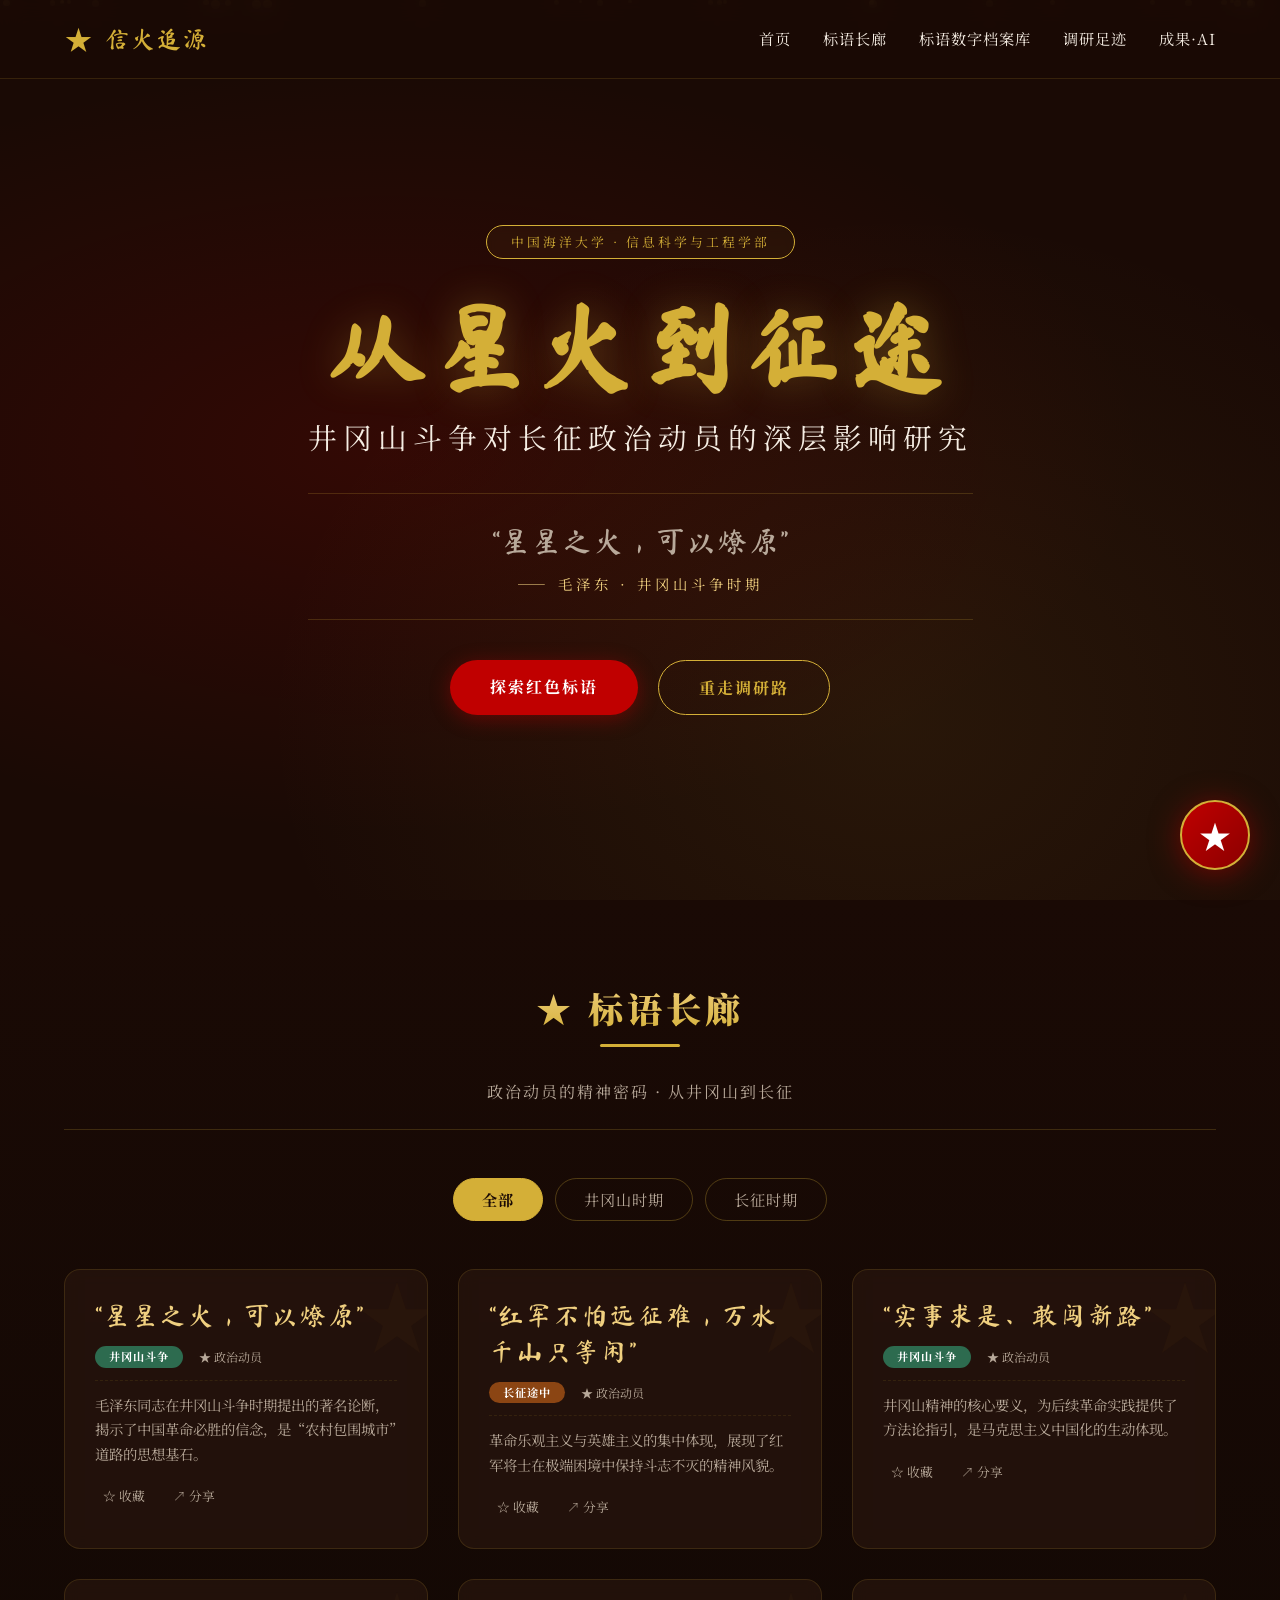
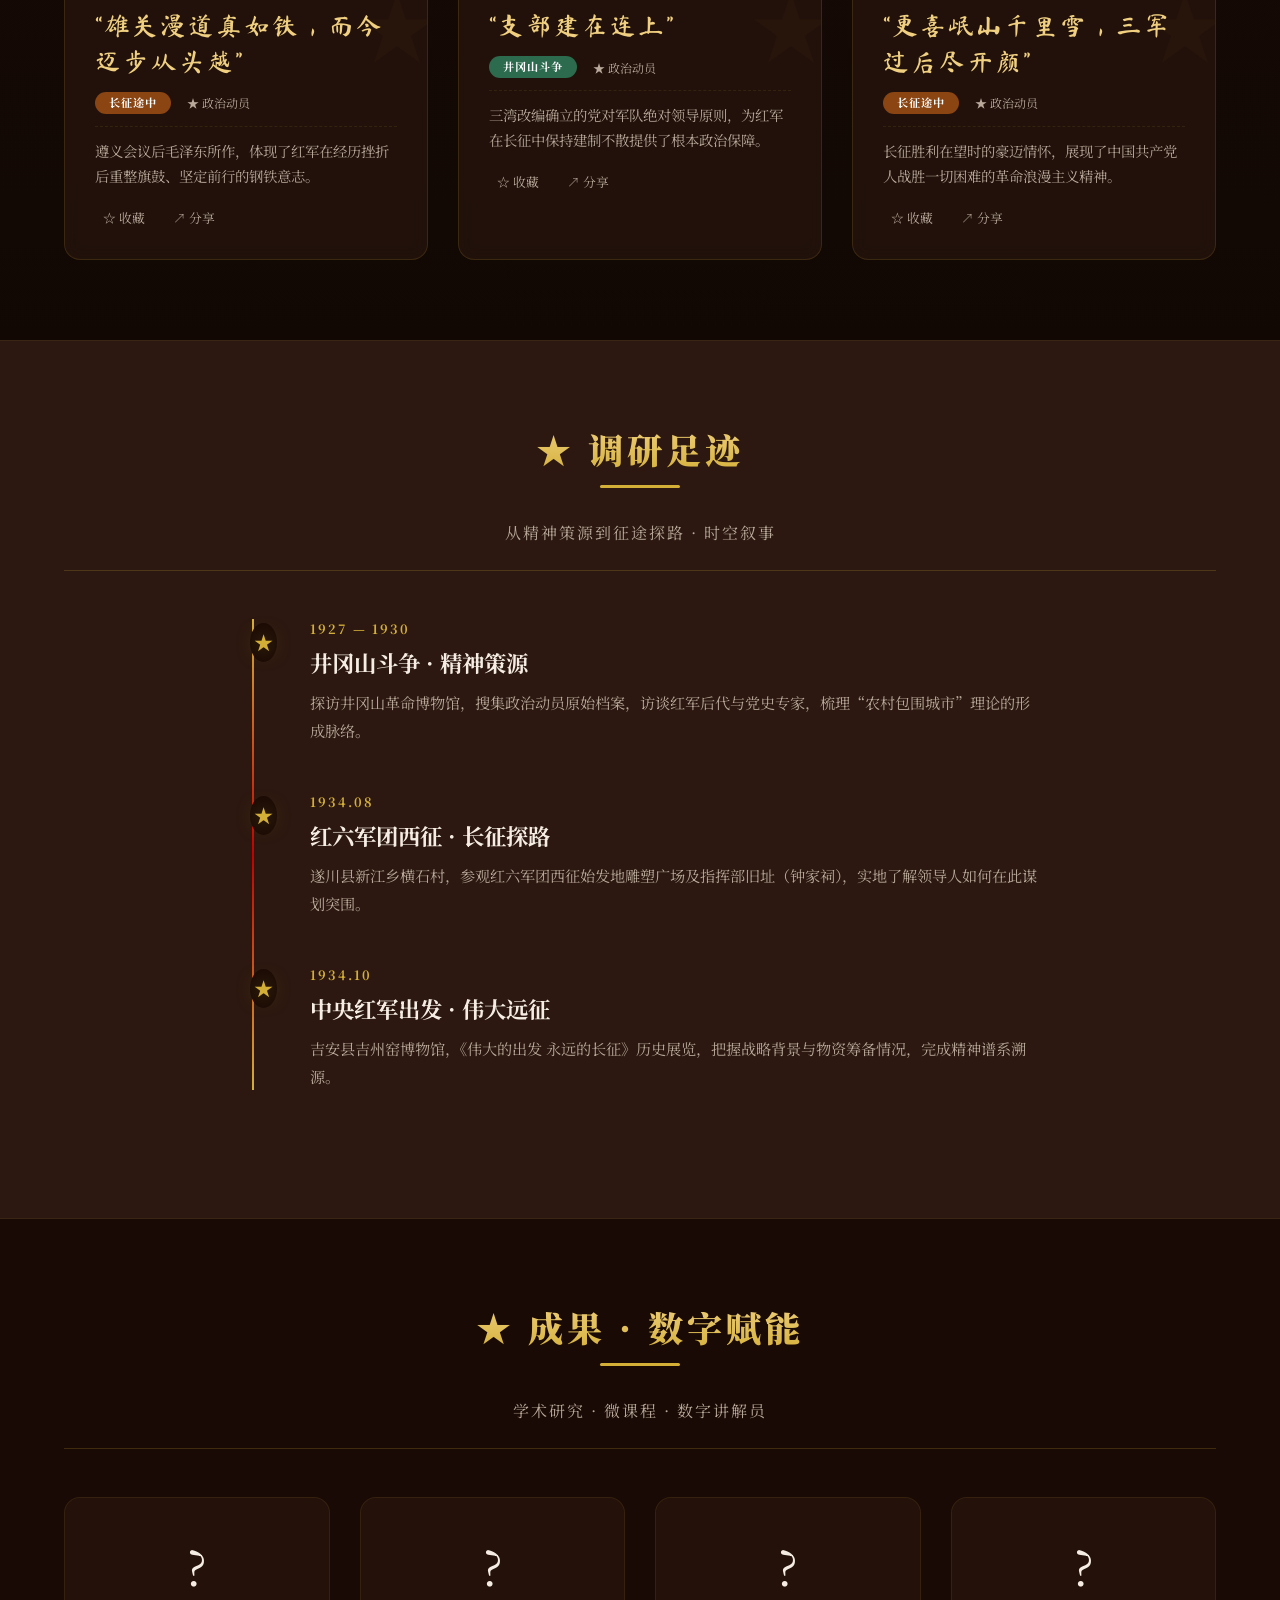
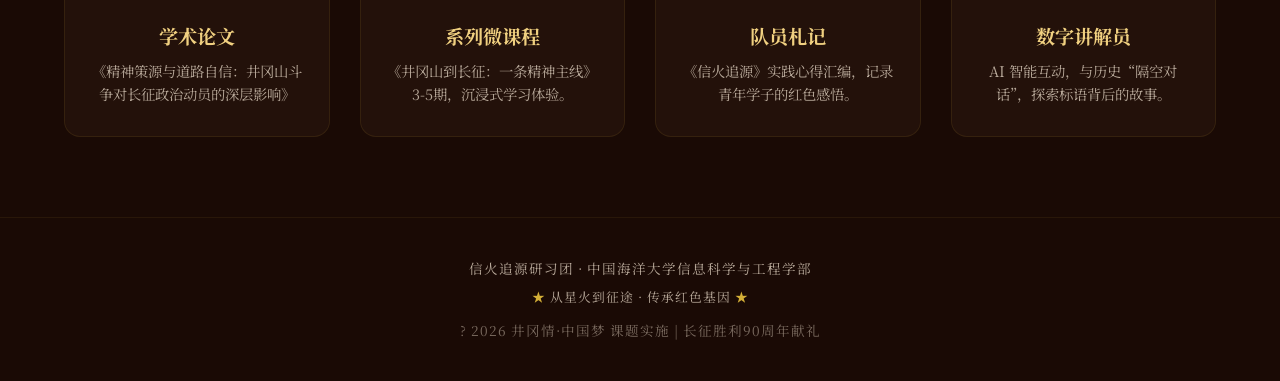
==== index.html @ 5d8bc5b9 "修复：导航栏遮挡锚点跳转、移动端菜单按钮关闭" ====
<!DOCTYPE html>
<html lang="zh-CN">
<head>
    <meta charset="UTF-8">
    <meta name="viewport" content="width=device-width, initial-scale=1.0, maximum-scale=1.0, user-scalable=yes">
    <title>信火追源 · 从星火到征途</title>
    <!-- 引入书法与衬线字体 -->
    <link href="https://fonts.googleapis.com/css2?family=Ma+Shan+Zheng&family=Noto+Serif+SC:wght@400;600;700;900&display=swap" rel="stylesheet">
    <link rel="stylesheet" href="archive.css">
    <style>
        /* ===== CSS 变量（主题色） ===== */
        :root {
            --red: #C00000;
            --red-dark: #8B0000;
            --gold: #D4AF37;
            --gold-light: #F0D080;
            --bg-dark: #1A0A05;
            --bg-card: #2C1810;
            --text-light: #F5EDE3;
            --text-muted: #B8A99A;
            --green-jinggang: #2D6B4F;
            --shadow-gold: 0 0 30px rgba(212, 175, 55, 0.15);
            --font-serif: 'Noto Serif SC', serif;
            --font-calligraphy: 'Ma Shan Zheng', cursive;
        }

        /* ===== 全局重置 ===== */
        * {
            margin: 0;
            padding: 0;
            box-sizing: border-box;
        }

        html {
            scroll-behavior: smooth;
        }

        body {
            background-color: var(--bg-dark);
            color: var(--text-light);
            font-family: var(--font-serif);
            line-height: 1.6;
            overflow-x: hidden;
        }

        /* ===== 滚动条 ===== */
        ::-webkit-scrollbar {
            width: 6px;
        }
        ::-webkit-scrollbar-track {
            background: var(--bg-dark);
        }
        ::-webkit-scrollbar-thumb {
            background: var(--gold);
            border-radius: 10px;
        }

        /* ===== 通用工具 ===== */
        .container {
            max-width: 1200px;
            margin: 0 auto;
            padding: 0 24px;
        }

        .section-title {
            font-size: 2.2rem;
            font-weight: 900;
            text-align: center;
            margin-bottom: 0.5rem;
            letter-spacing: 4px;
            background: linear-gradient(180deg, var(--gold-light) 0%, var(--gold) 100%);
            -webkit-background-clip: text;
            -webkit-text-fill-color: transparent;
            background-clip: text;
        }

        .section-sub {
            text-align: center;
            color: var(--text-muted);
            font-size: 1rem;
            letter-spacing: 2px;
            margin-bottom: 3rem;
            border-bottom: 1px solid rgba(212, 175, 55, 0.2);
            padding-bottom: 1.5rem;
        }

        .gold-underline {
            width: 80px;
            height: 3px;
            background: var(--gold);
            margin: 0.5rem auto 2rem;
            border-radius: 2px;
        }

        /* 固定导航栏偏移补正，防止锚点跳转被遮挡 */
        section[id] {
            scroll-margin-top: 80px;
        }

        /* ===== 导航栏 ===== */
        .navbar {
            position: fixed;
            top: 0;
            left: 0;
            right: 0;
            z-index: 1000;
            padding: 16px 0;
            background: rgba(26, 10, 5, 0.85);
            backdrop-filter: blur(12px);
            border-bottom: 1px solid rgba(212, 175, 55, 0.15);
            transition: all 0.3s ease;
        }

        .navbar .container {
            display: flex;
            justify-content: space-between;
            align-items: center;
        }

        .nav-logo {
            display: flex;
            align-items: center;
            gap: 10px;
            font-family: var(--font-calligraphy);
            font-size: 1.5rem;
            color: var(--gold);
            letter-spacing: 2px;
        }

        .nav-logo .star {
            color: var(--gold);
            font-size: 1.8rem;
            animation: pulse-star 2s infinite alternate;
        }

        @keyframes pulse-star {
            0% { opacity: 0.6; transform: scale(0.9); }
            100% { opacity: 1; transform: scale(1.2); }
        }

        .nav-links {
            display: flex;
            gap: 2rem;
            list-style: none;
            font-size: 0.95rem;
        }

        .nav-links a {
            color: var(--text-light);
            text-decoration: none;
            transition: color 0.3s;
            position: relative;
            letter-spacing: 1px;
        }

        .nav-links a::after {
            content: '';
            position: absolute;
            bottom: -4px;
            left: 0;
            width: 0;
            height: 2px;
            background: var(--gold);
            transition: width 0.3s;
        }

        .nav-links a:hover {
            color: var(--gold);
        }

        .nav-links a:hover::after {
            width: 100%;
        }

        .nav-hamburger {
            display: none;
            flex-direction: column;
            gap: 5px;
            cursor: pointer;
            background: none;
            border: none;
            padding: 5px;
        }

        .nav-hamburger span {
            display: block;
            width: 28px;
            height: 2px;
            background: var(--gold);
            transition: 0.3s;
        }

        /* ===== Hero 区域 ===== */
        .hero {
            min-height: 100vh;
            display: flex;
            align-items: center;
            justify-content: center;
            text-align: center;
            position: relative;
            padding: 120px 24px 80px;
            background: 
                radial-gradient(ellipse at 30% 50%, rgba(192, 0, 0, 0.15) 0%, transparent 60%),
                radial-gradient(ellipse at 70% 80%, rgba(212, 175, 55, 0.08) 0%, transparent 50%),
                var(--bg-dark);
            overflow: hidden;
        }

        /* 星火粒子背景 */
        .hero-particles {
            position: absolute;
            top: 0;
            left: 0;
            width: 100%;
            height: 100%;
            pointer-events: none;
            overflow: hidden;
        }

        .particle {
            position: absolute;
            width: 6px;
            height: 6px;
            background: var(--gold);
            border-radius: 50%;
            opacity: 0.3;
            box-shadow: 0 0 15px var(--gold);
            animation: float-particle linear infinite;
        }

        @keyframes float-particle {
            0% { transform: translateY(100vh) scale(0); opacity: 0; }
            10% { opacity: 0.6; }
            90% { opacity: 0.6; }
            100% { transform: translateY(-10vh) scale(1); opacity: 0; }
        }

        .hero-content {
            position: relative;
            z-index: 2;
            max-width: 900px;
        }

        .hero-badge {
            display: inline-block;
            border: 1px solid var(--gold);
            color: var(--gold);
            padding: 6px 24px;
            border-radius: 30px;
            font-size: 0.8rem;
            letter-spacing: 3px;
            margin-bottom: 2rem;
            background: rgba(212, 175, 55, 0.05);
            backdrop-filter: blur(4px);
        }

        .hero-title {
            font-family: var(--font-calligraphy);
            font-size: clamp(3rem, 10vw, 6rem);
            color: var(--gold);
            text-shadow: 0 0 40px rgba(212, 175, 55, 0.3);
            margin-bottom: 0.5rem;
            line-height: 1.2;
            letter-spacing: 8px;
        }

        .hero-subtitle {
            font-size: clamp(1.2rem, 3vw, 1.8rem);
            font-weight: 400;
            color: var(--text-light);
            margin-bottom: 1rem;
            letter-spacing: 6px;
        }

        .hero-quote {
            font-family: var(--font-calligraphy);
            font-size: clamp(1.2rem, 2.5vw, 1.8rem);
            color: var(--text-muted);
            margin: 2rem 0 2.5rem;
            padding: 1.5rem 0;
            border-top: 1px solid rgba(212, 175, 55, 0.2);
            border-bottom: 1px solid rgba(212, 175, 55, 0.2);
            letter-spacing: 2px;
        }

        .hero-quote span {
            color: var(--gold-light);
            display: block;
            font-size: 0.9rem;
            margin-top: 8px;
            font-family: var(--font-serif);
            letter-spacing: 4px;
        }

        .hero-buttons {
            display: flex;
            gap: 1.2rem;
            justify-content: center;
            flex-wrap: wrap;
        }

        .btn {
            padding: 14px 40px;
            border: none;
            border-radius: 60px;
            font-family: var(--font-serif);
            font-size: 1rem;
            font-weight: 700;
            letter-spacing: 2px;
            cursor: pointer;
            transition: all 0.3s ease;
            text-decoration: none;
            display: inline-block;
        }

        .btn-primary {
            background: var(--red);
            color: #fff;
            box-shadow: 0 4px 20px rgba(192, 0, 0, 0.4);
        }

        .btn-primary:hover {
            transform: translateY(-3px);
            box-shadow: 0 8px 30px rgba(192, 0, 0, 0.6);
            background: #a00000;
        }

        .btn-outline {
            background: transparent;
            color: var(--gold);
            border: 1.5px solid var(--gold);
        }

        .btn-outline:hover {
            background: rgba(212, 175, 55, 0.1);
            transform: translateY(-3px);
            box-shadow: var(--shadow-gold);
        }

        /* ===== 标语长廊 ===== */
        .slogan-section {
            padding: 80px 0;
            background: linear-gradient(180deg, var(--bg-dark) 0%, #110804 100%);
        }

        .filter-tabs {
            display: flex;
            justify-content: center;
            gap: 12px;
            margin-bottom: 3rem;
            flex-wrap: wrap;
        }

        .filter-tab {
            padding: 10px 28px;
            border-radius: 40px;
            border: 1px solid rgba(212, 175, 55, 0.3);
            background: transparent;
            color: var(--text-muted);
            font-family: var(--font-serif);
            font-size: 0.95rem;
            cursor: pointer;
            transition: all 0.3s;
            letter-spacing: 1px;
        }

        .filter-tab:hover {
            border-color: var(--gold);
            color: var(--gold);
        }

        .filter-tab.active {
            background: var(--gold);
            color: var(--bg-dark);
            border-color: var(--gold);
            font-weight: 700;
        }

        .slogan-grid {
            display: grid;
            grid-template-columns: repeat(auto-fill, minmax(340px, 1fr));
            gap: 30px;
            margin-top: 20px;
        }

        .slogan-card {
            background: rgba(44, 24, 16, 0.6);
            backdrop-filter: blur(8px);
            border: 1px solid rgba(212, 175, 55, 0.15);
            border-radius: 16px;
            padding: 28px 30px;
            transition: all 0.4s cubic-bezier(0.25, 0.46, 0.45, 0.94);
            cursor: default;
            position: relative;
            overflow: hidden;
        }

        .slogan-card::before {
            content: '★';
            position: absolute;
            top: -20px;
            right: -10px;
            font-size: 80px;
            color: rgba(212, 175, 55, 0.03);
            pointer-events: none;
        }

        .slogan-card:hover {
            transform: translateY(-8px);
            border-color: var(--gold);
            box-shadow: var(--shadow-gold), inset 0 0 30px rgba(212, 175, 55, 0.02);
        }

        .slogan-text {
            font-family: var(--font-calligraphy);
            font-size: 1.6rem;
            color: var(--gold-light);
            margin-bottom: 12px;
            line-height: 1.4;
            letter-spacing: 2px;
        }

        .slogan-meta {
            display: flex;
            gap: 16px;
            flex-wrap: wrap;
            align-items: center;
            margin-bottom: 12px;
        }

        .slogan-period {
            display: inline-block;
            padding: 2px 14px;
            border-radius: 30px;
            font-size: 0.7rem;
            font-weight: 700;
            letter-spacing: 1px;
            background: var(--red);
            color: #fff;
        }

        .slogan-period.jinggang {
            background: var(--green-jinggang);
        }

        .slogan-period.changzheng {
            background: #8B4513;
        }

        .slogan-desc {
            color: var(--text-muted);
            font-size: 0.9rem;
            line-height: 1.7;
            border-top: 1px dashed rgba(212, 175, 55, 0.1);
            padding-top: 12px;
            margin-top: 6px;
        }

        .slogan-actions {
            margin-top: 16px;
            display: flex;
            gap: 12px;
        }

        .slogan-actions button {
            background: none;
            border: none;
            color: var(--text-muted);
            font-size: 0.8rem;
            cursor: pointer;
            transition: color 0.3s;
            font-family: var(--font-serif);
            padding: 4px 8px;
        }

        .slogan-actions button:hover {
            color: var(--gold);
        }

        /* ===== 调研足迹（时间轴） ===== */
        .footprint-section {
            padding: 80px 0;
            background: var(--bg-card);
            border-top: 1px solid rgba(212, 175, 55, 0.08);
            border-bottom: 1px solid rgba(212, 175, 55, 0.08);
        }

        .timeline {
            position: relative;
            padding-left: 40px;
            max-width: 800px;
            margin: 0 auto;
        }

        .timeline::before {
            content: '';
            position: absolute;
            left: 12px;
            top: 0;
            bottom: 0;
            width: 2px;
            background: linear-gradient(180deg, var(--gold), var(--red), var(--gold));
        }

        .timeline-item {
            position: relative;
            margin-bottom: 48px;
            padding-left: 30px;
        }

        .timeline-item::before {
            content: '★';
            position: absolute;
            left: -30px;
            top: 4px;
            color: var(--gold);
            font-size: 1.2rem;
            background: var(--bg-dark);
            padding: 4px;
            border-radius: 50%;
            text-shadow: 0 0 20px rgba(212, 175, 55, 0.5);
        }

        .timeline-item .date {
            font-size: 0.8rem;
            color: var(--gold);
            letter-spacing: 2px;
            font-weight: 700;
        }

        .timeline-item h3 {
            font-size: 1.4rem;
            margin: 6px 0 8px;
            color: var(--text-light);
        }

        .timeline-item p {
            color: var(--text-muted);
            font-size: 0.95rem;
            line-height: 1.8;
        }

        /* ===== 成果展示 / AI 入口 ===== */
        .result-section {
            padding: 80px 0;
            background: var(--bg-dark);
        }

        .result-grid {
            display: grid;
            grid-template-columns: repeat(auto-fit, minmax(250px, 1fr));
            gap: 30px;
            margin-top: 20px;
        }

        .result-card {
            background: rgba(44, 24, 16, 0.5);
            border-radius: 16px;
            padding: 30px 24px;
            text-align: center;
            border: 1px solid rgba(212, 175, 55, 0.1);
            transition: all 0.4s;
            cursor: pointer;
        }

        .result-card:hover {
            border-color: var(--gold);
            transform: scale(1.02);
            box-shadow: var(--shadow-gold);
        }

        .result-card .icon {
            font-size: 3rem;
            margin-bottom: 16px;
            display: block;
        }

        .result-card h4 {
            color: var(--gold-light);
            font-size: 1.2rem;
            margin-bottom: 8px;
        }

        .result-card p {
            color: var(--text-muted);
            font-size: 0.9rem;
        }

        /* ===== AI 数字讲解员浮窗 ===== */
        .ai-float {
            position: fixed;
            bottom: 30px;
            right: 30px;
            z-index: 999;
            display: flex;
            flex-direction: column;
            align-items: flex-end;
            gap: 12px;
        }

        .ai-toggle {
            width: 70px;
            height: 70px;
            border-radius: 50%;
            background: linear-gradient(135deg, var(--red), var(--red-dark));
            border: 2px solid var(--gold);
            box-shadow: 0 4px 30px rgba(192, 0, 0, 0.5);
            color: #fff;
            font-size: 2rem;
            cursor: pointer;
            transition: all 0.3s;
            display: flex;
            align-items: center;
            justify-content: center;
            font-family: var(--font-serif);
            animation: pulse-star 3s infinite alternate;
        }

        .ai-toggle:hover {
            transform: scale(1.1);
            box-shadow: 0 0 50px rgba(212, 175, 55, 0.3);
        }

        .ai-chat-window {
            width: 340px;
            max-width: 90vw;
            background: rgba(26, 10, 5, 0.95);
            backdrop-filter: blur(20px);
            border: 1px solid rgba(212, 175, 55, 0.3);
            border-radius: 20px;
            padding: 20px;
            display: none;
            flex-direction: column;
            gap: 14px;
            box-shadow: 0 20px 60px rgba(0,0,0,0.8);
        }

        .ai-chat-window.open {
            display: flex;
        }

        .ai-chat-header {
            display: flex;
            justify-content: space-between;
            align-items: center;
            color: var(--gold);
            font-weight: 700;
            border-bottom: 1px solid rgba(212, 175, 55, 0.2);
            padding-bottom: 10px;
        }

        .ai-chat-header button {
            background: none;
            border: none;
            color: var(--text-muted);
            font-size: 1.2rem;
            cursor: pointer;
        }

        .ai-chat-body {
            max-height: 200px;
            overflow-y: auto;
            color: var(--text-light);
            font-size: 0.9rem;
            line-height: 1.7;
        }

        .ai-chat-body .bot-msg {
            background: rgba(212, 175, 55, 0.08);
            padding: 10px 14px;
            border-radius: 12px;
            border-left: 3px solid var(--gold);
            margin-bottom: 10px;
        }

        .ai-chat-input {
            display: flex;
            gap: 10px;
            border-top: 1px solid rgba(212, 175, 55, 0.1);
            padding-top: 12px;
        }

        .ai-chat-input input {
            flex: 1;
            padding: 10px 16px;
            border-radius: 40px;
            border: 1px solid rgba(212, 175, 55, 0.2);
            background: rgba(255,255,255,0.05);
            color: #fff;
            font-family: var(--font-serif);
            outline: none;
        }

        .ai-chat-input input:focus {
            border-color: var(--gold);
        }

        .ai-chat-input button {
            padding: 10px 20px;
            background: var(--gold);
            border: none;
            border-radius: 40px;
            color: var(--bg-dark);
            font-weight: 700;
            cursor: pointer;
            font-family: var(--font-serif);
        }

        /* ===== 页脚 ===== */
        .footer {
            padding: 40px 0;
            border-top: 1px solid rgba(212, 175, 55, 0.08);
            text-align: center;
            color: var(--text-muted);
            font-size: 0.85rem;
            letter-spacing: 1px;
        }

        .footer .heart {
            color: var(--red);
        }

        .footer .gold-text {
            color: var(--gold);
        }

        /* ===== 响应式适配 ===== */
        @media (max-width: 768px) {
            .nav-links {
                display: none;
                flex-direction: column;
                position: absolute;
                top: 70px;
                left: 0;
                right: 0;
                background: rgba(26, 10, 5, 0.98);
                padding: 24px;
                gap: 1.5rem;
                border-bottom: 1px solid rgba(212, 175, 55, 0.1);
            }
            .nav-links.open {
                display: flex;
            }
            .nav-hamburger {
                display: flex;
            }

            .hero-title {
                font-size: 3.2rem;
            }

            .slogan-grid {
                grid-template-columns: 1fr;
            }

            .timeline {
                padding-left: 20px;
            }
            .timeline-item {
                padding-left: 20px;
            }
            .timeline-item::before {
                left: -20px;
            }

            .ai-chat-window {
                width: 85vw;
                right: 0;
                bottom: 80px;
            }
            .ai-float {
                right: 16px;
                bottom: 16px;
            }
            .ai-toggle {
                width: 60px;
                height: 60px;
                font-size: 1.6rem;
            }
        }

        @media (min-width: 769px) {
            .nav-links {
                display: flex !important;
            }
        }
    </style>
</head>
<body>

<!-- ===== 导航栏 ===== -->
<nav class="navbar" id="navbar">
    <div class="container">
        <div class="nav-logo">
            <span class="star">★</span> 
            信火追源
        </div>
        <ul class="nav-links" id="navLinks">
            <li><a href="#hero">首页</a></li>
            <li><a href="#slogan">标语长廊</a></li>
            <li><button class="nav-archive-link" type="button" data-open-archive>标语数字档案库</button></li>
            <li><a href="#footprint">调研足迹</a></li>
            <li><a href="#result">成果·AI</a></li>
        </ul>
        <button class="nav-hamburger" id="hamburger" aria-label="菜单">
            <span></span><span></span><span></span>
        </button>
    </div>
</nav>

<!-- ===== HERO ===== -->
<section class="hero" id="hero">
    <div class="hero-particles" id="particles"></div>
    <div class="hero-content">
        <div class="hero-badge">中国海洋大学 · 信息科学与工程学部</div>
        <h1 class="hero-title">从星火到征途</h1>
        <p class="hero-subtitle">井冈山斗争对长征政治动员的深层影响研究</p>
        <div class="hero-quote">
            “星星之火，可以燎原”
            <span>—— 毛泽东 · 井冈山斗争时期</span>
        </div>
        <div class="hero-buttons">
            <a href="#slogan" class="btn btn-primary">探索红色标语</a>
            <a href="#footprint" class="btn btn-outline">重走调研路</a>
        </div>
    </div>
</section>

<!-- ===== 标语长廊 ===== -->
<section class="slogan-section" id="slogan">
    <div class="container">
        <h2 class="section-title">★ 标语长廊</h2>
        <div class="gold-underline"></div>
        <p class="section-sub">政治动员的精神密码 · 从井冈山到长征</p>

        <div class="filter-tabs" id="filterTabs">
            <button class="filter-tab active" data-filter="all">全部</button>
            <button class="filter-tab" data-filter="jinggang">井冈山时期</button>
            <button class="filter-tab" data-filter="changzheng">长征时期</button>
        </div>

        <div class="slogan-grid" id="sloganGrid">
            <!-- 由 JS 动态渲染 -->
        </div>
    </div>
</section>

<!-- ===== 调研足迹 ===== -->
<section class="footprint-section" id="footprint">
    <div class="container">
        <h2 class="section-title">★ 调研足迹</h2>
        <div class="gold-underline"></div>
        <p class="section-sub">从精神策源到征途探路 · 时空叙事</p>

        <div class="timeline">
            <div class="timeline-item">
                <div class="date">1927 — 1930</div>
                <h3>井冈山斗争 · 精神策源</h3>
                <p>探访井冈山革命博物馆，搜集政治动员原始档案，访谈红军后代与党史专家，梳理“农村包围城市”理论的形成脉络。</p>
            </div>
            <div class="timeline-item">
                <div class="date">1934.08</div>
                <h3>红六军团西征 · 长征探路</h3>
                <p>遂川县新江乡横石村，参观红六军团西征始发地雕塑广场及指挥部旧址（钟家祠），实地了解领导人如何在此谋划突围。</p>
            </div>
            <div class="timeline-item">
                <div class="date">1934.10</div>
                <h3>中央红军出发 · 伟大远征</h3>
                <p>吉安县吉州窑博物馆，《伟大的出发 永远的长征》历史展览，把握战略背景与物资筹备情况，完成精神谱系溯源。</p>
            </div>
        </div>
    </div>
</section>

<!-- ===== 成果展示 + AI入口 ===== -->
<section class="result-section" id="result">
    <div class="container">
        <h2 class="section-title">★ 成果 · 数字赋能</h2>
        <div class="gold-underline"></div>
        <p class="section-sub">学术研究 · 微课程 · 数字讲解员</p>

        <div class="result-grid">
            <div class="result-card">
                <span class="icon">?</span>
                <h4>学术论文</h4>
                <p>《精神策源与道路自信：井冈山斗争对长征政治动员的深层影响》</p>
            </div>
            <div class="result-card">
                <span class="icon">?</span>
                <h4>系列微课程</h4>
                <p>《井冈山到长征：一条精神主线》3-5期，沉浸式学习体验。</p>
            </div>
            <div class="result-card">
                <span class="icon">?</span>
                <h4>队员札记</h4>
                <p>《信火追源》实践心得汇编，记录青年学子的红色感悟。</p>
            </div>
            <div class="result-card" id="aiDemoTrigger">
                <span class="icon">?</span>
                <h4>数字讲解员</h4>
                <p>AI 智能互动，与历史“隔空对话”，探索标语背后的故事。</p>
            </div>
        </div>
    </div>
</section>

<!-- ===== 页脚 ===== -->
<footer class="footer">
    <div class="container">
        <p>信火追源研习团 · 中国海洋大学信息科学与工程学部</p>
        <p style="margin-top:8px; font-size:0.8rem;">
            <span class="gold-text">★</span> 从星火到征途 · 传承红色基因 <span class="gold-text">★</span>
        </p>
        <p style="margin-top:12px; opacity:0.6;">
            ? 2026 井冈情·中国梦 课题实施 | 长征胜利90周年献礼
        </p>
    </div>
</footer>

<!-- ===== 标语数字档案库：独立栏目，不改动原页面结构 ===== -->
<div class="archive-app" id="archiveApp" aria-hidden="true">
    <header class="da-topbar">
        <div class="da-container da-topbar-inner">
            <button class="da-brand" id="archiveBrand" type="button" aria-label="返回标语数字档案库首页">
                <span class="da-brand-mark" aria-hidden="true"></span>
                <span>井冈山革命根据地标语数字档案</span>
            </button>
            <nav class="da-nav" id="archiveNav" aria-label="标语数字档案库导航">
                <button class="da-nav-button is-active" type="button" data-da-route="home">首页</button>
                <button class="da-nav-button" type="button" data-da-route="categories">分类总览</button>
                <button class="da-nav-button" type="button" data-da-route="detail">标语档案</button>
                <button class="da-nav-button" type="button" data-da-route="timeline">时间线索</button>
                <button class="da-nav-button" type="button" data-main-target="footprint">调研过程</button>
            </nav>
            <button class="da-close" id="archiveClose" type="button" aria-label="返回信火追源原网站">← 返回原站</button>
        </div>
    </header>
    <main id="archiveContent"></main>
</div>

<!-- ===== AI 浮窗 ===== -->
<div class="ai-float">
    <div class="ai-chat-window" id="aiChatWindow">
        <div class="ai-chat-header">
            <span>? 数字讲解员</span>
            <button id="closeAiChat">?</button>
        </div>
        <div class="ai-chat-body" id="aiChatBody">
            <div class="bot-msg">
                ★ 您好！我是“信火追源”数字讲解员。<br>
                井冈山的星星之火，如何照亮长征的征途？欢迎向我提问。
            </div>
        </div>
        <div class="ai-chat-input">
            <input type="text" id="aiChatInput" placeholder="输入您的问题..." />
            <button id="aiSendBtn">发送</button>
        </div>
    </div>
    <button class="ai-toggle" id="aiToggle">★</button>
</div>

<script>
    // ============================================================
    // 1. 标语数据集
    // ============================================================
    const sloganData = [
        {
            id: 1,
            text: '星星之火，可以燎原',
            period: 'jinggang',
            periodLabel: '井冈山斗争',
            desc: '毛泽东同志在井冈山斗争时期提出的著名论断，揭示了中国革命必胜的信念，是“农村包围城市”道路的思想基石。'
        },
        {
            id: 2,
            text: '红军不怕远征难，万水千山只等闲',
            period: 'changzheng',
            periodLabel: '长征途中',
            desc: '革命乐观主义与英雄主义的集中体现，展现了红军将士在极端困境中保持斗志不灭的精神风貌。'
        },
        {
            id: 3,
            text: '实事求是、敢闯新路',
            period: 'jinggang',
            periodLabel: '井冈山斗争',
            desc: '井冈山精神的核心要义，为后续革命实践提供了方法论指引，是马克思主义中国化的生动体现。'
        },
        {
            id: 4,
            text: '雄关漫道真如铁，而今迈步从头越',
            period: 'changzheng',
            periodLabel: '长征途中',
            desc: '遵义会议后毛泽东所作，体现了红军在经历挫折后重整旗鼓、坚定前行的钢铁意志。'
        },
        {
            id: 5,
            text: '支部建在连上',
            period: 'jinggang',
            periodLabel: '井冈山斗争',
            desc: '三湾改编确立的党对军队绝对领导原则，为红军在长征中保持建制不散提供了根本政治保障。'
        },
        {
            id: 6,
            text: '更喜岷山千里雪，三军过后尽开颜',
            period: 'changzheng',
            periodLabel: '长征途中',
            desc: '长征胜利在望时的豪迈情怀，展现了中国共产党人战胜一切困难的革命浪漫主义精神。'
        }
    ];

    // ============================================================
    // 2. 渲染标语
    // ============================================================
    const grid = document.getElementById('sloganGrid');
    const filterTabs = document.querySelectorAll('.filter-tab');

    function renderSlogans(filter = 'all') {
        const filtered = filter === 'all' 
            ? sloganData 
            : sloganData.filter(s => s.period === filter);

        if (filtered.length === 0) {
            grid.innerHTML = `<div style="grid-column:1/-1; text-align:center; color:var(--text-muted); padding:40px;">暂无该时期的标语，请切换筛选</div>`;
            return;
        }

        grid.innerHTML = filtered.map(s => `
            <div class="slogan-card" data-id="${s.id}">
                <div class="slogan-text">“${s.text}”</div>
                <div class="slogan-meta">
                    <span class="slogan-period ${s.period}">${s.periodLabel}</span>
                    <span style="color:var(--text-muted); font-size:0.75rem;">★ 政治动员</span>
                </div>
                <div class="slogan-desc">${s.desc}</div>
                <div class="slogan-actions">
                    <button onclick="alert('已收藏：${s.text}')">☆ 收藏</button>
                    <button onclick="alert('分享：${s.text}')">↗ 分享</button>
                </div>
            </div>
        `).join('');
    }

    // 筛选切换
    filterTabs.forEach(tab => {
        tab.addEventListener('click', function() {
            filterTabs.forEach(t => t.classList.remove('active'));
            this.classList.add('active');
            const filter = this.dataset.filter;
            renderSlogans(filter);
        });
    });

    // 初始渲染
    renderSlogans('all');

    // ============================================================
    // 3. 粒子背景
    // ============================================================
    function createParticles() {
        const container = document.getElementById('particles');
        for (let i = 0; i < 30; i++) {
            const p = document.createElement('div');
            p.className = 'particle';
            p.style.left = Math.random() * 100 + '%';
            p.style.width = p.style.height = (Math.random() * 6 + 3) + 'px';
            p.style.animationDuration = (Math.random() * 20 + 15) + 's';
            p.style.animationDelay = (Math.random() * 20) + 's';
            container.appendChild(p);
        }
    }
    createParticles();

    // ============================================================
    // 4. 移动端汉堡菜单
    // ============================================================
    const hamburger = document.getElementById('hamburger');
    const navLinks = document.getElementById('navLinks');
    hamburger.addEventListener('click', () => {
        navLinks.classList.toggle('open');
    });
    // 点击导航内任意元素后关闭移动端菜单
    navLinks.querySelectorAll('a, button').forEach(el => {
        el.addEventListener('click', () => navLinks.classList.remove('open'));
    });

    // ============================================================
    // 5. AI 数字讲解员交互
    // ============================================================
    const aiToggle = document.getElementById('aiToggle');
    const aiChatWindow = document.getElementById('aiChatWindow');
    const closeAi = document.getElementById('closeAiChat');
    const aiSendBtn = document.getElementById('aiSendBtn');
    const aiInput = document.getElementById('aiChatInput');
    const aiBody = document.getElementById('aiChatBody');

    function toggleAi() {
        aiChatWindow.classList.toggle('open');
    }

    aiToggle.addEventListener('click', toggleAi);
    closeAi.addEventListener('click', toggleAi);

    // 点击成果卡片中的AI入口也打开
    document.getElementById('aiDemoTrigger').addEventListener('click', () => {
        if (!aiChatWindow.classList.contains('open')) {
            toggleAi();
        }
    });

    function sendAiMessage() {
        const msg = aiInput.value.trim();
        if (!msg) return;
        // 用户消息
        const userDiv = document.createElement('div');
        userDiv.style.textAlign = 'right';
        userDiv.style.marginBottom = '10px';
        userDiv.style.color = 'var(--gold-light)';
        userDiv.textContent = '? ' + msg;
        aiBody.appendChild(userDiv);

        // 模拟机器人回复
        const botDiv = document.createElement('div');
        botDiv.className = 'bot-msg';
        const replies = [
            '★ 井冈山的政治动员实践，为长征储备了宝贵的组织经验和群众基础。',
            '★ “支部建在连上”确保了红军在长征极端困难条件下依然保持凝聚力。',
            '★ 井冈山时期的土地革命政策，为长征途中赢得群众支持提供了范本。',
            '★ 实事求是、敢闯新路的精神，始终贯穿于从井冈山到长征的全过程。'
        ];
        const randomReply = replies[Math.floor(Math.random() * replies.length)];
        botDiv.textContent = '? ' + randomReply;
        aiBody.appendChild(botDiv);

        aiBody.scrollTop = aiBody.scrollHeight;
        aiInput.value = '';
    }

    aiSendBtn.addEventListener('click', sendAiMessage);
    aiInput.addEventListener('keypress', (e) => {
        if (e.key === 'Enter') sendAiMessage();
    });

    // ============================================================
    // 6. 平滑滚动与导航高亮（简单处理）
    // ============================================================
    document.querySelectorAll('a[href^="#"]').forEach(anchor => {
        anchor.addEventListener('click', function(e) {
            const href = this.getAttribute('href');
            if (href === "#") return;
            const target = document.querySelector(href);
            if (target) {
                e.preventDefault();
                target.scrollIntoView({ behavior: 'smooth' });
            }
        });
    });

    console.log('★ 信火追源 · 从星火到征途 UI 已启动 ★');
</script>
<script src="archive.js"></script>
</body>
</html>
---- archive.css ----
/* ============================================================
   标语数字档案库
   独立命名空间，避免影响“信火追源”原页面
   ============================================================ */

.nav-archive-link {
    appearance: none;
    border: 0;
    background: transparent;
    color: var(--text-light);
    font-family: var(--font-serif);
    font-size: inherit;
    letter-spacing: 1px;
    cursor: pointer;
    padding: 0;
    position: relative;
    transition: color 0.3s;
}

.nav-archive-link::after {
    content: "";
    position: absolute;
    left: 0;
    bottom: -4px;
    width: 0;
    height: 2px;
    background: var(--gold);
    transition: width 0.3s;
}

.nav-archive-link:hover {
    color: var(--gold);
}

.nav-archive-link:hover::after {
    width: 100%;
}

body.archive-mode {
    overflow: hidden;
}

.archive-app {
    --da-red: #9f151a;
    --da-red-dark: #791014;
    --da-red-light: #bd312c;
    --da-gold: #ab7525;
    --da-gold-pale: #dfc496;
    --da-ink: #2b2926;
    --da-muted: #756f66;
    --da-line: #e5dbcc;
    --da-paper: #fbf8f2;
    --da-paper-deep: #f2eadf;
    --da-white: #fffdf9;
    --da-shadow: 0 18px 50px rgba(79, 46, 24, 0.12);
    --da-soft-shadow: 0 8px 24px rgba(79, 46, 24, 0.08);
    display: none;
    position: fixed;
    inset: 0;
    z-index: 3000;
    overflow-y: auto;
    overscroll-behavior: contain;
    color: var(--da-ink);
    background:
        radial-gradient(circle at 20% 0%, rgba(159, 21, 26, 0.035), transparent 28rem),
        linear-gradient(rgba(255, 253, 249, 0.92), rgba(250, 246, 239, 0.96)),
        url("assets/archive-hero.svg") center/cover fixed;
    font-family: "Noto Serif SC", "Songti SC", "STSong", serif;
    line-height: 1.65;
}

.archive-app.is-open {
    display: block;
    animation: da-fade-in 0.28s ease both;
}

.archive-app *,
.archive-app *::before,
.archive-app *::after {
    box-sizing: border-box;
}

.archive-app button,
.archive-app input,
.archive-app select {
    font: inherit;
}

.archive-app button {
    cursor: pointer;
}

.archive-app::-webkit-scrollbar {
    width: 8px;
}

.archive-app::-webkit-scrollbar-track {
    background: #f2eadf;
}

.archive-app::-webkit-scrollbar-thumb {
    background: #b58f71;
    border-radius: 20px;
}

@keyframes da-fade-in {
    from { opacity: 0; }
    to { opacity: 1; }
}

@keyframes da-rise {
    from { opacity: 0; transform: translateY(18px); }
    to { opacity: 1; transform: translateY(0); }
}

.da-container {
    width: min(1180px, calc(100% - 48px));
    margin: 0 auto;
}

.da-topbar {
    position: sticky;
    top: 0;
    z-index: 40;
    height: 78px;
    background: rgba(255, 253, 249, 0.96);
    border-bottom: 1px solid rgba(154, 123, 82, 0.22);
    box-shadow: 0 2px 15px rgba(65, 45, 27, 0.05);
    backdrop-filter: blur(14px);
}

.da-topbar-inner {
    height: 100%;
    display: flex;
    align-items: center;
    justify-content: space-between;
    gap: 28px;
}

.da-brand {
    appearance: none;
    border: 0;
    padding: 0;
    background: transparent;
    color: var(--da-red);
    display: flex;
    align-items: center;
    gap: 14px;
    font-weight: 900;
    font-size: 19px;
    letter-spacing: 0.04em;
    white-space: nowrap;
}

.da-brand-mark {
    position: relative;
    width: 60px;
    height: 43px;
    flex: 0 0 auto;
}

.da-brand-mark::before,
.da-brand-mark::after {
    content: "";
    position: absolute;
    bottom: 8px;
    background: var(--da-red);
    clip-path: polygon(0 100%, 38% 50%, 48% 70%, 66% 0, 100% 100%);
}

.da-brand-mark::before {
    left: 4px;
    width: 52px;
    height: 36px;
}

.da-brand-mark::after {
    left: 0;
    bottom: 4px;
    width: 60px;
    height: 7px;
    clip-path: polygon(0 60%, 100% 0, 88% 100%, 8% 100%);
    background: #b42a27;
}

.da-nav {
    display: flex;
    align-items: stretch;
    height: 100%;
    margin-left: auto;
}

.da-nav-button {
    appearance: none;
    border: 0;
    background: transparent;
    color: #3e3831;
    min-width: 92px;
    padding: 0 18px;
    position: relative;
    font-size: 15px;
    font-weight: 700;
    transition: color 0.22s, background 0.22s;
}

.da-nav-button::after {
    content: "";
    position: absolute;
    height: 3px;
    left: 22px;
    right: 22px;
    bottom: 0;
    background: var(--da-red);
    transform: scaleX(0);
    transition: transform 0.22s;
}

.da-nav-button:hover,
.da-nav-button.is-active {
    color: var(--da-red);
    background: rgba(159, 21, 26, 0.025);
}

.da-nav-button.is-active::after {
    transform: scaleX(1);
}

.da-close {
    appearance: none;
    border: 1px solid #dccdbc;
    background: #fffdf9;
    color: #665d54;
    height: 38px;
    padding: 0 16px;
    border-radius: 999px;
    white-space: nowrap;
    transition: 0.2s ease;
}

.da-close:hover {
    color: var(--da-red);
    border-color: rgba(159, 21, 26, 0.42);
    transform: translateX(-2px);
}

.da-view {
    min-height: calc(100vh - 78px);
    animation: da-rise 0.45s ease both;
}

.da-hero {
    min-height: 585px;
    position: relative;
    display: flex;
    align-items: center;
    overflow: hidden;
    isolation: isolate;
    background:
        linear-gradient(90deg, rgba(250, 242, 226, 0.98) 0%, rgba(250, 242, 226, 0.9) 34%, rgba(250, 242, 226, 0.16) 67%, rgba(45, 24, 13, 0.1) 100%),
        url("assets/archive-hero.svg") center/cover no-repeat;
}

.da-hero::before {
    content: "";
    position: absolute;
    inset: 0;
    z-index: -1;
    background:
        radial-gradient(circle at 14% 22%, rgba(255,255,255,.46), transparent 24%),
        linear-gradient(180deg, transparent 50%, rgba(114, 72, 35, 0.08));
}

.da-hero::after {
    content: "";
    position: absolute;
    z-index: 1;
    left: -2%;
    right: -2%;
    bottom: -2px;
    height: 108px;
    background:
        radial-gradient(90% 100% at 50% 120%, #7b080c 0 47%, transparent 48%),
        linear-gradient(162deg, transparent 0 34%, #9b0f14 35% 58%, transparent 59%),
        linear-gradient(9deg, transparent 0 37%, #b91a20 38% 73%, transparent 74%);
    filter: drop-shadow(0 -9px 16px rgba(92, 5, 9, 0.24));
    opacity: 0.98;
}

.da-hero-content {
    width: min(660px, 58%);
    padding: 62px 0 128px;
    position: relative;
    z-index: 2;
}

.da-kicker {
    display: inline-flex;
    align-items: center;
    gap: 10px;
    color: var(--da-red);
    font-weight: 700;
    letter-spacing: 0.14em;
    font-size: 14px;
    margin-bottom: 16px;
}

.da-kicker::before {
    content: "";
    width: 34px;
    height: 2px;
    background: var(--da-red);
}

.da-hero-title {
    color: #861014;
    font-family: "STKaiti", "KaiTi", "FZKai-Z03", "Noto Serif SC", serif;
    font-size: clamp(52px, 6.4vw, 84px);
    line-height: 1.12;
    letter-spacing: 0.06em;
    text-shadow: 0 2px 0 rgba(255,255,255,.5);
    margin: 0 0 24px;
    max-width: 660px;
}

.da-hero-lead {
    width: min(600px, 100%);
    font-size: 17px;
    line-height: 1.9;
    color: #423e38;
    margin: 0 0 26px;
}

.da-quote {
    width: min(520px, 100%);
    min-height: 118px;
    border: 1px solid rgba(143, 104, 59, 0.3);
    border-radius: 12px;
    padding: 24px 28px 20px 72px;
    color: #8c2e26;
    background: rgba(250, 244, 232, 0.54);
    backdrop-filter: blur(4px);
    position: relative;
    font-family: "STKaiti", "KaiTi", serif;
    font-size: 19px;
    letter-spacing: 0.12em;
}

.da-quote::before {
    content: "“";
    position: absolute;
    top: 4px;
    left: 24px;
    color: #a97831;
    font-family: Georgia, serif;
    font-size: 67px;
    line-height: 1;
}

.da-quote span {
    display: block;
    margin-top: 9px;
    text-align: right;
    color: #514943;
    font-family: "Noto Serif SC", serif;
    font-size: 13px;
    letter-spacing: 0.04em;
}

.da-scroll-cue {
    position: absolute;
    z-index: 3;
    bottom: 20px;
    left: 50%;
    width: 18px;
    height: 32px;
    border-left: 2px solid rgba(255,255,255,.82);
    transform: translateX(-50%);
}

.da-scroll-cue::after {
    content: "";
    position: absolute;
    width: 7px;
    height: 7px;
    border: 2px solid #fff;
    border-radius: 50%;
    left: -4px;
    bottom: -2px;
}

.da-home-body {
    background:
        radial-gradient(circle at 50% 0, rgba(181, 123, 44, 0.06), transparent 32rem),
        linear-gradient(#fffdf9, #faf6ef);
    padding-bottom: 72px;
}

.da-stats {
    position: relative;
    z-index: 4;
    transform: translateY(31px);
    display: grid;
    grid-template-columns: repeat(4, 1fr);
    background: rgba(255, 253, 249, 0.97);
    border: 1px solid #eee3d5;
    border-radius: 13px;
    box-shadow: var(--da-shadow);
    overflow: hidden;
}

.da-stat {
    min-height: 115px;
    display: flex;
    align-items: center;
    justify-content: center;
    gap: 18px;
    padding: 22px;
    position: relative;
}

.da-stat + .da-stat::before {
    content: "";
    position: absolute;
    top: 25px;
    bottom: 25px;
    left: 0;
    width: 1px;
    background: #eadfce;
}

.da-stat-icon {
    width: 54px;
    height: 54px;
    flex: 0 0 auto;
    display: grid;
    place-items: center;
    border-radius: 50%;
    background: linear-gradient(145deg, #ba2528, #8f0c11);
    color: white;
    box-shadow: inset 0 0 0 6px rgba(255,255,255,.08);
    font-size: 18px;
    font-weight: 900;
}

.da-stat-copy small {
    display: block;
    color: #766e65;
    font-size: 13px;
    margin-bottom: 1px;
}

.da-stat-copy strong {
    color: var(--da-red);
    font-family: Georgia, "Noto Serif SC", serif;
    font-size: 40px;
    line-height: 1;
}

.da-stat-copy em {
    color: #665e56;
    font-size: 12px;
    font-style: normal;
    margin-left: 4px;
}

.da-content-block {
    padding-top: 86px;
}

.da-section-head {
    display: flex;
    justify-content: space-between;
    align-items: flex-end;
    gap: 20px;
    margin-bottom: 22px;
}

.da-section-title {
    display: flex;
    align-items: center;
    gap: 10px;
    margin: 0;
    color: #302c28;
    font-size: 22px;
    letter-spacing: 0.07em;
}

.da-section-title::before {
    content: "";
    width: 4px;
    height: 26px;
    border-radius: 3px;
    background: var(--da-red);
}

.da-more {
    appearance: none;
    border: 0;
    background: transparent;
    color: #8d8479;
    font-size: 13px;
    padding: 6px;
}

.da-more:hover {
    color: var(--da-red);
}

.da-category-cards {
    display: grid;
    grid-template-columns: repeat(5, 1fr);
    gap: 18px;
}

.da-category-card {
    appearance: none;
    border: 0;
    height: 172px;
    border-radius: 10px;
    position: relative;
    overflow: hidden;
    color: white;
    box-shadow: 0 8px 22px rgba(54, 30, 13, 0.12);
    isolation: isolate;
    transition: transform .25s ease, box-shadow .25s ease;
    background:
        linear-gradient(180deg, transparent 18%, rgba(28, 10, 5, 0.76) 100%),
        var(--card-tone, rgba(109, 37, 26, 0.42)),
        url("assets/archive-hero.svg") var(--card-pos, 80%) center/auto 230px no-repeat;
}

.da-category-card::after {
    content: "";
    position: absolute;
    inset: 0;
    z-index: -1;
    background: var(--card-wash, rgba(118, 19, 20, 0.18));
    mix-blend-mode: multiply;
}

.da-category-card:hover {
    transform: translateY(-5px);
    box-shadow: 0 14px 28px rgba(54, 30, 13, 0.19);
}

.da-category-card-icon {
    display: block;
    font-size: 30px;
    line-height: 1;
    margin-bottom: 13px;
    text-shadow: 0 2px 5px rgba(0,0,0,.35);
}

.da-category-card-content {
    position: absolute;
    z-index: 2;
    inset: auto 16px 17px;
    text-align: center;
    font-weight: 700;
    letter-spacing: 0.06em;
}

.da-category-card-content small {
    display: block;
    margin-top: 4px;
    opacity: 0.75;
    font-family: Georgia, serif;
    font-size: 11px;
    letter-spacing: 0;
}

.da-record-grid {
    display: grid;
    grid-template-columns: repeat(3, minmax(0, 1fr));
    gap: 22px;
}

.da-record-card {
    appearance: none;
    border: 1px solid #e8ddcf;
    border-radius: 10px;
    overflow: hidden;
    background: #fff;
    text-align: left;
    color: var(--da-ink);
    box-shadow: var(--da-soft-shadow);
    transition: transform .25s ease, box-shadow .25s ease, border-color .25s ease;
}

.da-record-card:hover {
    transform: translateY(-4px);
    border-color: rgba(159, 21, 26, 0.38);
    box-shadow: 0 15px 30px rgba(70, 38, 17, 0.13);
}

.da-record-photo {
    height: 170px;
    position: relative;
    display: flex;
    align-items: center;
    justify-content: center;
    overflow: hidden;
    padding: 20px 24px;
    background:
        linear-gradient(rgba(86, 52, 26, .14), rgba(39, 22, 11, .19)),
        url("assets/archive-hero.svg") 77% 48%/auto 340px no-repeat;
}

.da-record-photo::after {
    content: "";
    position: absolute;
    inset: 0;
    background: linear-gradient(90deg, rgba(232, 216, 187, .88), rgba(232, 216, 187, .38));
    mix-blend-mode: soft-light;
}

.da-record-slogan {
    position: relative;
    z-index: 2;
    color: #8e2825;
    font-family: "STKaiti", "KaiTi", serif;
    font-size: clamp(20px, 2.1vw, 28px);
    line-height: 1.25;
    font-weight: 900;
    letter-spacing: .06em;
    text-align: center;
    text-shadow: 0 1px rgba(255,255,255,.5);
}

.da-record-badge {
    position: absolute;
    z-index: 3;
    right: 12px;
    top: 12px;
    border-radius: 999px;
    padding: 4px 12px;
    color: #fff8ed;
    background: rgba(159, 21, 26, 0.88);
    font-size: 11px;
    letter-spacing: .05em;
}

.da-record-body {
    padding: 16px 18px 18px;
}

.da-record-body h3 {
    color: #312d28;
    font-size: 16px;
    line-height: 1.5;
    min-height: 48px;
    margin: 0 0 10px;
}

.da-record-meta {
    display: flex;
    flex-wrap: wrap;
    gap: 9px 14px;
    color: #888077;
    font-size: 12px;
}

.da-record-meta span {
    display: inline-flex;
    align-items: center;
    gap: 4px;
}

.da-record-footer {
    display: flex;
    justify-content: space-between;
    align-items: center;
    padding: 10px 18px;
    border-top: 1px solid #eee6dc;
    color: #9a8976;
    font-size: 12px;
}

.da-record-footer strong {
    color: var(--da-red);
    font-weight: 600;
}

.da-footer {
    margin-top: 68px;
    padding: 46px 24px 32px;
    color: rgba(255,255,255,.78);
    text-align: center;
    background:
        linear-gradient(180deg, rgba(112, 7, 10, 0.07), rgba(79, 3, 7, 0.32)),
        linear-gradient(130deg, #a30f15, #76070c);
    position: relative;
    overflow: hidden;
}

.da-footer::before,
.da-footer::after {
    content: "";
    position: absolute;
    bottom: -45px;
    width: 54%;
    height: 120px;
    background: rgba(55, 3, 5, .16);
    clip-path: polygon(0 100%, 20% 46%, 29% 64%, 51% 19%, 70% 72%, 100% 33%, 100% 100%);
}

.da-footer::before { left: -4%; }
.da-footer::after { right: -4%; transform: scaleX(-1); }

.da-footer-star {
    position: relative;
    z-index: 1;
    color: #d8b36f;
    font-size: 31px;
    line-height: 1;
}

.da-footer p {
    position: relative;
    z-index: 1;
    margin: 10px 0 0;
    letter-spacing: .2em;
}

.da-footer small {
    position: relative;
    z-index: 1;
    display: block;
    margin-top: 8px;
    opacity: .66;
    letter-spacing: .03em;
}

/* 内页通用头图 */
.da-page-hero {
    min-height: 292px;
    position: relative;
    display: flex;
    align-items: center;
    overflow: hidden;
    color: #8d1216;
    background:
        linear-gradient(90deg, rgba(250, 242, 226, .97), rgba(250, 242, 226, .75) 48%, rgba(250, 242, 226, .06)),
        url("assets/archive-hero.svg") center 42%/cover no-repeat;
}

.da-page-hero::after {
    content: "";
    position: absolute;
    left: -3%;
    right: -3%;
    bottom: -27px;
    height: 80px;
    background: #a70f15;
    clip-path: polygon(0 70%, 14% 45%, 29% 72%, 42% 40%, 57% 69%, 72% 36%, 86% 68%, 100% 42%, 100% 100%, 0 100%);
}

.da-page-hero-inner {
    position: relative;
    z-index: 2;
    padding: 48px 0 72px;
}

.da-page-hero h1 {
    margin: 0 0 14px;
    font-family: "STKaiti", "KaiTi", serif;
    font-size: clamp(46px, 5.2vw, 66px);
    line-height: 1.15;
    letter-spacing: .08em;
}

.da-page-hero p {
    width: min(600px, 76%);
    color: #4b443c;
    font-size: 15px;
    line-height: 1.9;
    margin: 0;
}

.da-page-main {
    padding: 30px 0 70px;
}

/* 分类总览 */
.da-distribution {
    min-height: 112px;
    display: grid;
    grid-template-columns: 190px 1fr 126px;
    align-items: center;
    gap: 20px;
    margin-bottom: 28px;
    padding: 18px 24px;
    border: 1px solid #eadfd1;
    border-radius: 12px;
    background: #fffdf9;
    box-shadow: var(--da-soft-shadow);
}

.da-total {
    display: flex;
    align-items: center;
    gap: 14px;
}

.da-total .da-stat-icon {
    width: 48px;
    height: 48px;
}

.da-total small,
.da-search-result small {
    display: block;
    color: #7c746c;
    font-size: 12px;
}

.da-total strong,
.da-search-result strong {
    color: var(--da-red);
    font-family: Georgia, serif;
    font-size: 31px;
}

.da-dist-bars {
    display: grid;
    grid-template-columns: repeat(7, 1fr);
    gap: 16px;
    padding: 0 20px;
    border-left: 1px solid #eee4d7;
    border-right: 1px solid #eee4d7;
}

.da-dist-item {
    min-width: 0;
}

.da-dist-item span {
    display: block;
    overflow: hidden;
    color: #5d554d;
    font-size: 11px;
    white-space: nowrap;
    text-overflow: ellipsis;
}

.da-dist-item strong {
    display: block;
    margin: 3px 0 6px;
    color: var(--da-red);
    font-family: Georgia, serif;
    font-size: 17px;
}

.da-dist-track {
    height: 4px;
    overflow: hidden;
    border-radius: 99px;
    background: #eee6da;
}

.da-dist-track i {
    display: block;
    width: var(--w);
    height: 100%;
    border-radius: inherit;
    background: var(--da-red);
}

.da-search-result {
    text-align: center;
}

.da-catalog-layout {
    display: grid;
    grid-template-columns: 205px minmax(0, 1fr);
    gap: 24px;
    align-items: start;
}

.da-sidebar {
    position: sticky;
    top: 96px;
    overflow: hidden;
    border: 1px solid #e9dfd2;
    border-radius: 10px;
    background: #fffdf9;
    box-shadow: var(--da-soft-shadow);
}

.da-side-filter {
    appearance: none;
    border: 0;
    border-bottom: 1px solid #eee5da;
    width: 100%;
    min-height: 52px;
    display: flex;
    align-items: center;
    gap: 10px;
    padding: 0 16px;
    color: #4e4740;
    background: transparent;
    text-align: left;
    transition: .2s;
}

.da-side-filter:last-of-type {
    border-bottom: 0;
}

.da-side-filter span:first-child {
    color: var(--da-red);
    width: 20px;
    text-align: center;
}

.da-side-filter small {
    margin-left: auto;
    color: #998f85;
}

.da-side-filter:hover,
.da-side-filter.is-active {
    color: var(--da-red);
    background: linear-gradient(90deg, #a9181c, #971015);
}

.da-side-filter.is-active,
.da-side-filter.is-active span,
.da-side-filter.is-active small {
    color: white;
}

.da-sidebar-note {
    margin: 260px 12px 12px;
    padding: 16px 14px;
    border: 1px solid #eee0cb;
    border-radius: 9px;
    color: #766d64;
    background: #fffaf1;
    font-size: 12px;
    line-height: 1.8;
}

.da-sidebar-note strong {
    display: block;
    margin-bottom: 6px;
    color: #5c5147;
    font-size: 14px;
}

.da-catalog {
    min-width: 0;
}

.da-filterbar {
    display: grid;
    grid-template-columns: minmax(250px, 1fr) repeat(2, 128px) auto;
    gap: 10px;
    align-items: center;
    padding: 12px;
    border: 1px solid #e9dfd2;
    border-radius: 10px;
    background: #fffdf9;
    box-shadow: var(--da-soft-shadow);
}

.da-searchbox {
    position: relative;
}

.da-searchbox::after {
    content: "⌕";
    position: absolute;
    top: 50%;
    right: 14px;
    color: #877c72;
    font-size: 20px;
    transform: translateY(-50%);
    pointer-events: none;
}

.da-filterbar input,
.da-filterbar select {
    width: 100%;
    height: 40px;
    border: 1px solid #e2d8ca;
    border-radius: 6px;
    outline: none;
    color: #514a43;
    background: #fff;
    padding: 0 13px;
    font-size: 12px;
}

.da-filterbar input:focus,
.da-filterbar select:focus {
    border-color: rgba(159, 21, 26, .55);
    box-shadow: 0 0 0 3px rgba(159, 21, 26, .06);
}

.da-reset {
    height: 40px;
    border: 1px solid #dfd4c7;
    border-radius: 6px;
    padding: 0 15px;
    color: #6f665d;
    background: #fff;
}

.da-reset:hover {
    color: var(--da-red);
    border-color: rgba(159, 21, 26, .38);
}

.da-results-copy {
    margin: 14px 0 4px;
    color: #82786f;
    text-align: right;
    font-size: 12px;
}

.da-group {
    padding: 24px 0 28px;
    border-bottom: 1px dashed #ded2c3;
}

.da-group:last-child {
    border-bottom: 0;
}

.da-group-head {
    display: flex;
    align-items: flex-end;
    gap: 10px;
    margin-bottom: 14px;
}

.da-group-head h2 {
    margin: 0;
    padding-left: 12px;
    border-left: 4px solid var(--da-red);
    color: #342f2b;
    font-size: 18px;
}

.da-group-head h2 small {
    color: #7f756c;
    font-size: 12px;
    font-weight: 400;
}

.da-group-head p {
    margin: 0;
    color: #898076;
    font-size: 11px;
}

.da-group .da-record-grid {
    grid-template-columns: repeat(4, minmax(0, 1fr));
    gap: 14px;
}

.da-group .da-record-photo {
    height: 127px;
    padding: 14px;
    background-size: auto 260px;
}

.da-group .da-record-slogan {
    font-size: 20px;
}

.da-group .da-record-body {
    padding: 12px;
}

.da-group .da-record-body h3 {
    min-height: 40px;
    font-size: 13px;
    margin-bottom: 7px;
}

.da-group .da-record-badge {
    padding: 3px 8px;
    font-size: 9px;
}

.da-empty {
    min-height: 380px;
    display: grid;
    place-items: center;
    text-align: center;
    color: #8d8177;
    border: 1px dashed #d8cab8;
    border-radius: 10px;
    margin-top: 20px;
    background: rgba(255,255,255,.5);
}

.da-empty strong {
    display: block;
    color: var(--da-red);
    font-size: 24px;
    margin-bottom: 6px;
}

/* 详情页 */
.da-detail-hero {
    min-height: 470px;
    position: relative;
    display: flex;
    align-items: center;
    overflow: hidden;
    background:
        linear-gradient(90deg, rgba(250, 241, 224, .98), rgba(250, 241, 224, .72) 48%, rgba(250, 241, 224, .04) 76%),
        url("assets/archive-hero.svg") center/cover no-repeat;
}

.da-detail-hero-inner {
    padding: 46px 0 78px;
    position: relative;
    z-index: 2;
}

.da-breadcrumb {
    display: flex;
    flex-wrap: wrap;
    gap: 8px;
    color: #675f56;
    font-size: 12px;
    margin-bottom: 32px;
}

.da-breadcrumb button {
    appearance: none;
    border: 0;
    padding: 0;
    color: inherit;
    background: transparent;
}

.da-breadcrumb button:hover {
    color: var(--da-red);
}

.da-detail-title {
    max-width: 640px;
    margin: 0 0 30px;
    color: #871015;
    font-family: "STKaiti", "KaiTi", serif;
    font-size: clamp(47px, 5.5vw, 74px);
    line-height: 1.23;
    letter-spacing: .04em;
}

.da-detail-quote {
    width: 460px;
    max-width: 100%;
    padding: 22px 24px 18px 60px;
    border: 1px solid rgba(143, 104, 59, .26);
    border-radius: 10px;
    color: #8b3029;
    background: rgba(250, 244, 232, .65);
    font-family: "STKaiti", "KaiTi", serif;
    font-size: 17px;
    position: relative;
}

.da-detail-quote::before {
    content: "“";
    position: absolute;
    left: 20px;
    top: 0;
    color: #ad782c;
    font-family: Georgia, serif;
    font-size: 58px;
}

.da-detail-quote span {
    display: block;
    margin-top: 8px;
    text-align: right;
    color: #4f4943;
    font-size: 12px;
}

.da-detail-main {
    position: relative;
    z-index: 3;
    margin-top: -24px;
    padding: 26px;
    border: 1px solid #e6dace;
    border-radius: 14px;
    background: rgba(255,253,249,.98);
    box-shadow: var(--da-shadow);
}

.da-detail-grid {
    display: grid;
    grid-template-columns: 390px minmax(0, 1fr);
    gap: 40px;
}

.da-info-card {
    border: 1px solid #e6d9ca;
    border-radius: 10px;
    padding: 22px;
    background: #fffdf9;
}

.da-info-card h2 {
    margin: 0 0 10px;
    padding-bottom: 14px;
    border-bottom: 1px solid #eadfd2;
    font-size: 18px;
}

.da-info-row {
    min-height: 61px;
    display: grid;
    grid-template-columns: 26px 90px 1fr;
    align-items: center;
    gap: 8px;
    border-bottom: 1px solid #eee5da;
    font-size: 13px;
}

.da-info-row:last-child {
    border-bottom: 0;
}

.da-info-row > span:first-child {
    color: var(--da-red);
    font-size: 17px;
}

.da-info-row > span:nth-child(2) {
    color: #645c54;
}

.da-info-row strong {
    color: #39342f;
    text-align: right;
    font-size: 13px;
}

.da-article-section {
    margin-bottom: 25px;
}

.da-article-section:last-child {
    margin-bottom: 0;
}

.da-article-section h2 {
    display: flex;
    align-items: center;
    gap: 10px;
    margin: 0 0 10px;
    color: #38332e;
    font-size: 19px;
}

.da-article-section h2::before {
    content: "";
    width: 4px;
    height: 22px;
    border-radius: 2px;
    background: var(--da-red);
}

.da-article-section p,
.da-article-section li {
    color: #4e4943;
    font-size: 14px;
    line-height: 2;
}

.da-article-section ul {
    padding-left: 20px;
    margin: 0;
}

.da-article-section li::marker {
    color: var(--da-red);
}

.da-tags-row {
    display: flex;
    align-items: center;
    flex-wrap: wrap;
    gap: 8px;
    margin-top: 22px;
    padding: 14px 16px;
    border: 1px solid #e7dbce;
    border-radius: 8px;
    color: #625a52;
    background: #fcf8f1;
    font-size: 12px;
}

.da-tag {
    padding: 4px 11px;
    border: 1px solid #d9cdbf;
    border-radius: 5px;
    color: #5e5750;
    background: white;
}

.da-detail-actions {
    margin-left: auto;
}

.da-primary-button {
    border: 0;
    border-radius: 7px;
    padding: 13px 22px;
    color: white;
    background: linear-gradient(135deg, #b41d22, #8e0e13);
    box-shadow: 0 7px 16px rgba(143, 14, 19, .17);
}

.da-primary-button:hover {
    background: linear-gradient(135deg, #c0272c, #981116);
    transform: translateY(-1px);
}

.da-related {
    margin-top: 26px;
    padding-top: 20px;
    border-top: 1px dashed #d9cdbf;
}

/* 时间线 */
.da-timeline-intro {
    margin-top: -15px;
}

.da-timeline-stats {
    display: grid;
    grid-template-columns: repeat(4, 1fr);
    min-height: 105px;
    border: 1px solid #e8ddd0;
    border-radius: 12px;
    background: #fffdf9;
    box-shadow: var(--da-shadow);
    position: relative;
    z-index: 5;
}

.da-timeline-stat {
    display: flex;
    align-items: center;
    justify-content: center;
    gap: 16px;
    padding: 18px;
    position: relative;
}

.da-timeline-stat + .da-timeline-stat::before {
    content: "";
    position: absolute;
    left: 0;
    top: 22px;
    bottom: 22px;
    width: 1px;
    background: #e6dbce;
}

.da-timeline-stat span {
    color: var(--da-red);
    font-size: 29px;
}

.da-timeline-stat small {
    display: block;
    color: #81786f;
    font-size: 11px;
}

.da-timeline-stat strong {
    display: block;
    color: var(--da-red);
    font-family: Georgia, serif;
    font-size: 26px;
}

.da-timeline-controls {
    display: flex;
    align-items: center;
    gap: 12px;
    margin: 22px 0 35px;
}

.da-timeline-pill {
    border: 1px solid #e3d8ca;
    border-radius: 999px;
    padding: 9px 21px;
    color: #5d554e;
    background: #fffdf9;
    font-size: 12px;
}

.da-timeline-pill.is-active {
    border-color: var(--da-red);
    color: white;
    background: var(--da-red);
}

.da-timeline-legend {
    display: flex;
    gap: 17px;
    margin-left: auto;
    color: #867c72;
    font-size: 11px;
}

.da-timeline-legend span {
    display: inline-flex;
    align-items: center;
    gap: 6px;
}

.da-timeline-legend i {
    width: 7px;
    height: 7px;
    border-radius: 50%;
    background: var(--legend);
}

.da-timeline {
    position: relative;
    display: grid;
    grid-template-columns: minmax(0, 1fr) 74px minmax(0, 1fr);
    gap: 20px 0;
}

.da-timeline::before {
    content: "";
    position: absolute;
    left: 50%;
    top: 22px;
    bottom: 25px;
    border-left: 2px dashed rgba(159, 21, 26, .36);
    transform: translateX(-1px);
}

.da-timeline-event {
    display: contents;
}

.da-event-card {
    min-height: 151px;
    padding: 20px 22px;
    border: 1px solid #e7dccf;
    border-radius: 10px;
    background: #fffdf9;
    box-shadow: var(--da-soft-shadow);
    position: relative;
}

.da-event-card::after {
    content: "";
    position: absolute;
    top: 30px;
    width: 37px;
    height: 1px;
    background: rgba(159, 21, 26, .45);
}

.da-timeline-event.is-left .da-event-card {
    grid-column: 1;
}

.da-timeline-event.is-left .da-event-card::after {
    right: -38px;
}

.da-timeline-event.is-right .da-event-card {
    grid-column: 3;
}

.da-timeline-event.is-right .da-event-card::after {
    left: -38px;
}

.da-event-node {
    grid-column: 2;
    align-self: start;
    justify-self: center;
    width: 38px;
    height: 38px;
    margin-top: 12px;
    border-radius: 50%;
    display: grid;
    place-items: center;
    color: white;
    background: linear-gradient(145deg, #bd2529, #850a0f);
    box-shadow: 0 0 0 7px #f8f1e7;
    font-family: Georgia, serif;
    font-size: 18px;
    position: relative;
    z-index: 2;
}

.da-event-placeholder {
    min-height: 151px;
    padding: 15px 14px;
    display: grid;
    grid-template-columns: repeat(3, 1fr);
    gap: 10px;
    align-items: center;
}

.da-timeline-event.is-left .da-event-placeholder {
    grid-column: 3;
}

.da-timeline-event.is-right .da-event-placeholder {
    grid-column: 1;
}

.da-event-mini {
    appearance: none;
    border: 1px solid #e3d8ca;
    border-radius: 7px;
    padding: 0;
    overflow: hidden;
    color: #423c36;
    background: white;
    box-shadow: var(--da-soft-shadow);
}

.da-event-mini-image {
    height: 82px;
    display: grid;
    place-items: center;
    padding: 9px;
    background:
        linear-gradient(rgba(229, 210, 180, .38), rgba(56, 31, 13, .12)),
        url("assets/archive-hero.svg") 80% 47%/auto 235px no-repeat;
}

.da-event-mini-image span {
    color: #8c2825;
    font-family: "STKaiti", "KaiTi", serif;
    font-size: 15px;
    font-weight: 900;
    line-height: 1.2;
    text-align: center;
}

.da-event-mini > span {
    display: block;
    overflow: hidden;
    padding: 7px 8px;
    font-size: 9px;
    white-space: nowrap;
    text-overflow: ellipsis;
}

.da-event-titleline {
    display: flex;
    align-items: center;
    gap: 12px;
    margin-bottom: 7px;
}

.da-event-titleline h2 {
    margin: 0;
    color: #34302c;
    font-size: 19px;
}

.da-event-titleline h2 strong {
    color: var(--da-red);
}

.da-place-chip {
    margin-left: auto;
    padding: 3px 9px;
    border-radius: 6px;
    color: #a36d26;
    background: #fcf4e7;
    font-size: 10px;
}

.da-event-card p {
    margin: 0 0 12px;
    color: #655d55;
    font-size: 12px;
}

.da-event-tags {
    display: flex;
    flex-wrap: wrap;
    gap: 7px;
}

.da-event-tags span {
    padding: 4px 9px;
    border-radius: 5px;
    color: #9c4f2f;
    background: #fbf0e4;
    font-size: 10px;
}

.da-paths {
    margin-top: 34px;
}

.da-path-grid {
    display: grid;
    grid-template-columns: repeat(3, 1fr);
    gap: 18px;
}

.da-path-card {
    padding: 22px 18px;
    border: 1px solid #e7dccf;
    border-radius: 10px;
    background: #fffdf9;
    text-align: center;
    box-shadow: var(--da-soft-shadow);
}

.da-path-card h3 {
    margin: 0 0 18px;
    color: var(--da-red);
    font-size: 16px;
}

.da-path-flow {
    display: flex;
    align-items: center;
    justify-content: center;
    gap: 9px;
    color: #aa7a37;
    font-size: 11px;
}

.da-path-point {
    width: 76px;
}

.da-path-point strong {
    display: block;
    color: #a32525;
    font-size: 19px;
}

.da-path-point small {
    display: block;
    color: #71685e;
    line-height: 1.5;
}

.da-path-arrow {
    width: 42px;
    border-top: 1px dashed #b14f44;
    position: relative;
}

.da-path-arrow::after {
    content: "›";
    position: absolute;
    right: -2px;
    top: -13px;
    color: #a92a2b;
    font-size: 18px;
}

/* 响应式 */
@media (max-width: 1050px) {
    .da-brand {
        font-size: 16px;
    }
    .da-brand-mark {
        width: 50px;
    }
    .da-nav-button {
        min-width: auto;
        padding: 0 11px;
        font-size: 13px;
    }
    .da-category-cards {
        grid-template-columns: repeat(3, 1fr);
    }
    .da-category-card:nth-child(n+4) {
        display: none;
    }
    .da-group .da-record-grid {
        grid-template-columns: repeat(3, minmax(0, 1fr));
    }
    .da-dist-bars {
        gap: 8px;
        padding: 0 10px;
    }
    .da-detail-grid {
        grid-template-columns: 320px minmax(0, 1fr);
        gap: 25px;
    }
}

@media (max-width: 820px) {
    .da-container {
        width: min(100% - 30px, 680px);
    }
    .da-topbar {
        height: auto;
        min-height: 70px;
    }
    .da-topbar-inner {
        min-height: 70px;
        flex-wrap: wrap;
        padding: 10px 0;
        gap: 8px;
    }
    .da-brand {
        font-size: 14px;
    }
    .da-brand-mark {
        width: 44px;
        height: 35px;
    }
    .da-nav {
        order: 3;
        width: 100%;
        height: 42px;
        overflow-x: auto;
    }
    .da-nav-button {
        flex: 1 0 auto;
    }
    .da-close {
        height: 34px;
        padding: 0 12px;
        font-size: 12px;
    }
    .da-hero {
        min-height: 650px;
        align-items: flex-start;
        background:
            linear-gradient(180deg, rgba(250,242,226,.97), rgba(250,242,226,.82) 58%, rgba(250,242,226,.1)),
            url("assets/archive-hero.svg") 59% center/cover no-repeat;
    }
    .da-hero-content {
        width: 100%;
        padding-top: 58px;
    }
    .da-hero-title {
        font-size: clamp(46px, 12vw, 68px);
    }
    .da-hero-lead {
        width: 92%;
        font-size: 15px;
    }
    .da-quote {
        width: 92%;
        font-size: 16px;
    }
    .da-stats {
        grid-template-columns: repeat(2, 1fr);
        transform: translateY(20px);
    }
    .da-stat:nth-child(3)::before {
        display: none;
    }
    .da-stat:nth-child(n+3) {
        border-top: 1px solid #eadfce;
    }
    .da-category-cards {
        grid-template-columns: repeat(2, 1fr);
    }
    .da-category-card:nth-child(4) {
        display: block;
    }
    .da-record-grid {
        grid-template-columns: repeat(2, minmax(0, 1fr));
    }
    .da-distribution {
        grid-template-columns: 1fr 110px;
    }
    .da-dist-bars {
        grid-column: 1 / -1;
        grid-row: 2;
        border: 0;
        border-top: 1px solid #eee4d7;
        padding: 14px 0 0;
    }
    .da-catalog-layout {
        grid-template-columns: 1fr;
    }
    .da-sidebar {
        position: static;
        display: flex;
        overflow-x: auto;
    }
    .da-side-filter {
        flex: 0 0 auto;
        width: auto;
        border-right: 1px solid #eee5da;
        border-bottom: 0;
        min-height: 46px;
    }
    .da-sidebar-note {
        display: none;
    }
    .da-filterbar {
        grid-template-columns: 1fr 1fr;
    }
    .da-searchbox {
        grid-column: 1 / -1;
    }
    .da-group .da-record-grid {
        grid-template-columns: repeat(2, minmax(0, 1fr));
    }
    .da-detail-grid {
        grid-template-columns: 1fr;
    }
    .da-info-card {
        display: grid;
        grid-template-columns: repeat(2, 1fr);
        gap: 0 18px;
    }
    .da-info-card h2 {
        grid-column: 1 / -1;
    }
    .da-timeline-stats {
        grid-template-columns: repeat(2, 1fr);
    }
    .da-timeline-stat:nth-child(3)::before {
        display: none;
    }
    .da-timeline-stat:nth-child(n+3) {
        border-top: 1px solid #e6dbce;
    }
    .da-timeline-controls {
        flex-wrap: wrap;
    }
    .da-timeline-legend {
        width: 100%;
        margin-left: 0;
    }
    .da-timeline {
        grid-template-columns: 42px minmax(0, 1fr);
        gap: 16px 8px;
    }
    .da-timeline::before {
        left: 20px;
    }
    .da-timeline-event {
        display: grid;
        grid-template-columns: subgrid;
        grid-column: 1 / -1;
    }
    .da-event-node {
        grid-column: 1 !important;
        grid-row: 1;
    }
    .da-event-card,
    .da-timeline-event.is-left .da-event-card,
    .da-timeline-event.is-right .da-event-card {
        grid-column: 2 !important;
        grid-row: 1;
    }
    .da-event-card::after {
        left: -18px !important;
        right: auto !important;
        width: 18px;
    }
    .da-event-placeholder {
        grid-column: 2 !important;
        grid-row: 2;
        min-height: auto;
        padding: 0;
    }
    .da-path-grid {
        grid-template-columns: 1fr;
    }
}

@media (max-width: 560px) {
    .da-brand {
        max-width: calc(100% - 105px);
        white-space: normal;
        line-height: 1.25;
    }
    .da-brand-mark {
        display: none;
    }
    .da-nav-button {
        padding: 0 13px;
    }
    .da-hero {
        min-height: 620px;
    }
    .da-hero-content {
        padding: 46px 0 105px;
    }
    .da-kicker {
        font-size: 11px;
    }
    .da-hero-title {
        font-size: 44px;
        letter-spacing: .02em;
    }
    .da-hero-lead {
        width: 100%;
        font-size: 13px;
    }
    .da-quote {
        width: 100%;
        min-height: 100px;
        padding: 18px 18px 16px 52px;
        font-size: 14px;
    }
    .da-stats {
        grid-template-columns: 1fr 1fr;
    }
    .da-stat {
        min-height: 92px;
        justify-content: flex-start;
        gap: 10px;
        padding: 12px;
    }
    .da-stat-icon {
        width: 40px;
        height: 40px;
        font-size: 13px;
    }
    .da-stat-copy strong {
        font-size: 28px;
    }
    .da-content-block {
        padding-top: 66px;
    }
    .da-category-cards,
    .da-record-grid {
        grid-template-columns: 1fr;
    }
    .da-category-card:nth-child(4),
    .da-category-card:nth-child(5) {
        display: none;
    }
    .da-record-photo {
        height: 155px;
    }
    .da-page-hero {
        min-height: 250px;
        background-position: 63% center;
    }
    .da-page-hero-inner {
        padding: 38px 0 60px;
    }
    .da-page-hero h1 {
        font-size: 42px;
    }
    .da-page-hero p {
        width: 100%;
        font-size: 13px;
    }
    .da-distribution {
        grid-template-columns: 1fr 95px;
        padding: 14px;
    }
    .da-dist-bars {
        grid-template-columns: repeat(4, 1fr);
        row-gap: 12px;
    }
    .da-filterbar {
        grid-template-columns: 1fr;
    }
    .da-searchbox {
        grid-column: auto;
    }
    .da-group .da-record-grid {
        grid-template-columns: 1fr;
    }
    .da-group .da-record-photo {
        height: 140px;
    }
    .da-detail-hero {
        min-height: 450px;
        background-position: 62% center;
    }
    .da-detail-title {
        font-size: 45px;
    }
    .da-detail-main {
        padding: 16px;
    }
    .da-info-card {
        display: block;
    }
    .da-tags-row {
        align-items: flex-start;
    }
    .da-detail-actions {
        width: 100%;
        margin: 8px 0 0;
    }
    .da-primary-button {
        width: 100%;
    }
    .da-timeline-pill {
        padding: 8px 12px;
        font-size: 10px;
    }
    .da-timeline-legend {
        gap: 8px;
        flex-wrap: wrap;
    }
    .da-event-card {
        padding: 16px;
    }
    .da-event-placeholder {
        grid-template-columns: 1fr;
    }
    .da-event-mini-image {
        height: 100px;
    }
    .da-path-flow {
        gap: 4px;
    }
}

@media (prefers-reduced-motion: reduce) {
    .archive-app,
    .da-view {
        animation: none;
    }
    .da-category-card,
    .da-record-card {
        transition: none;
    }
}
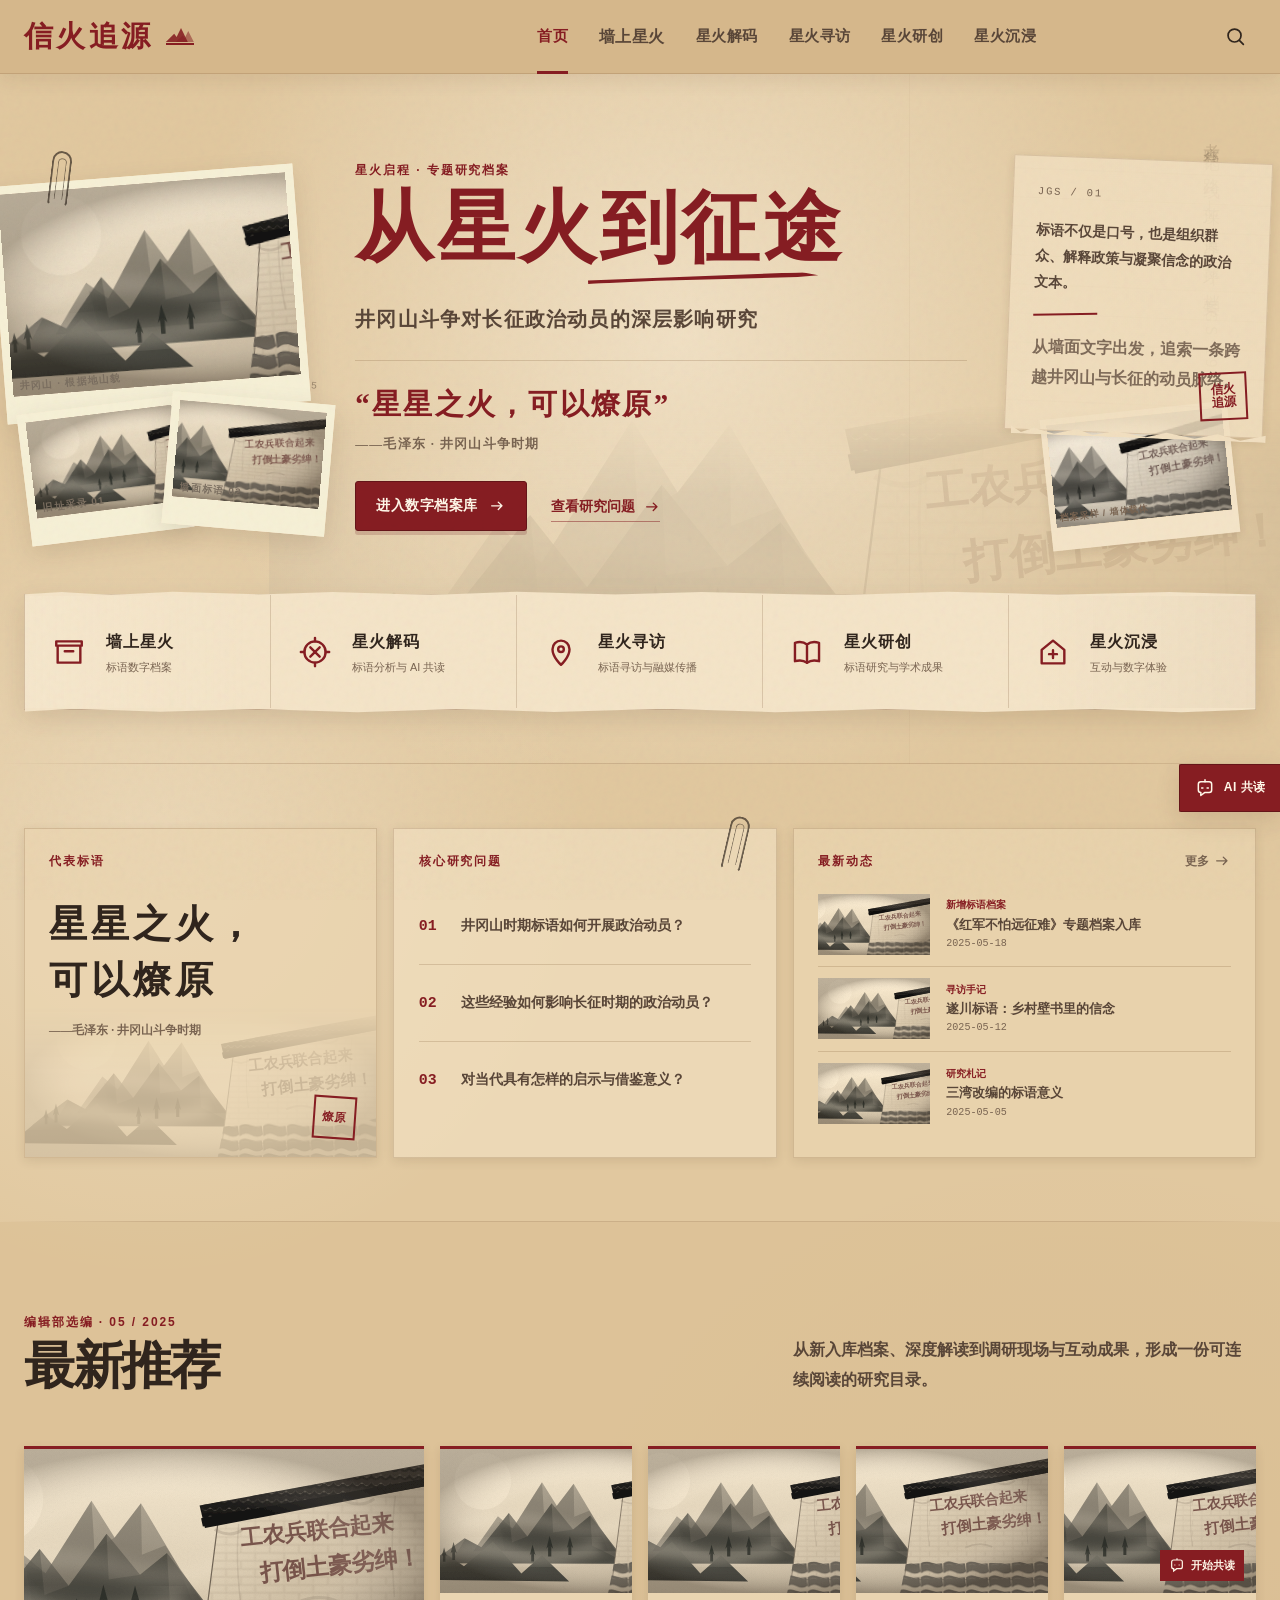
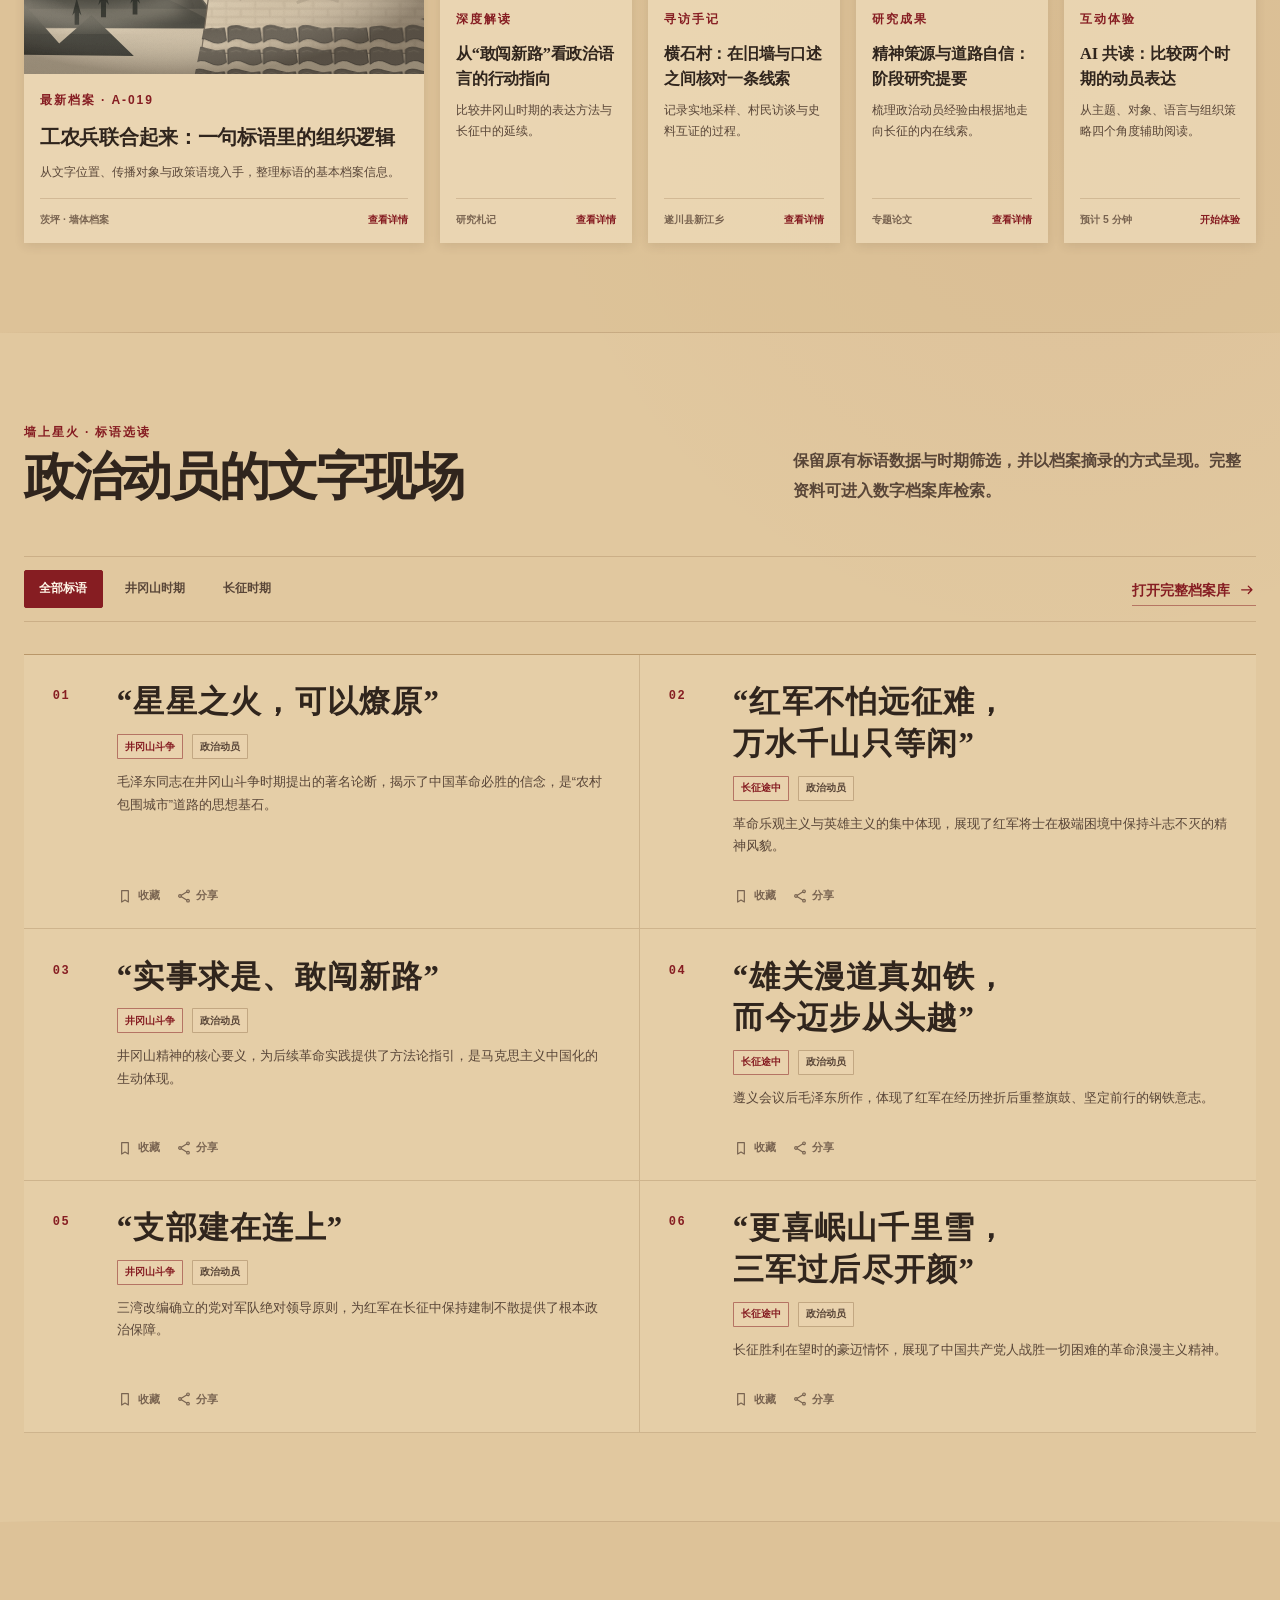
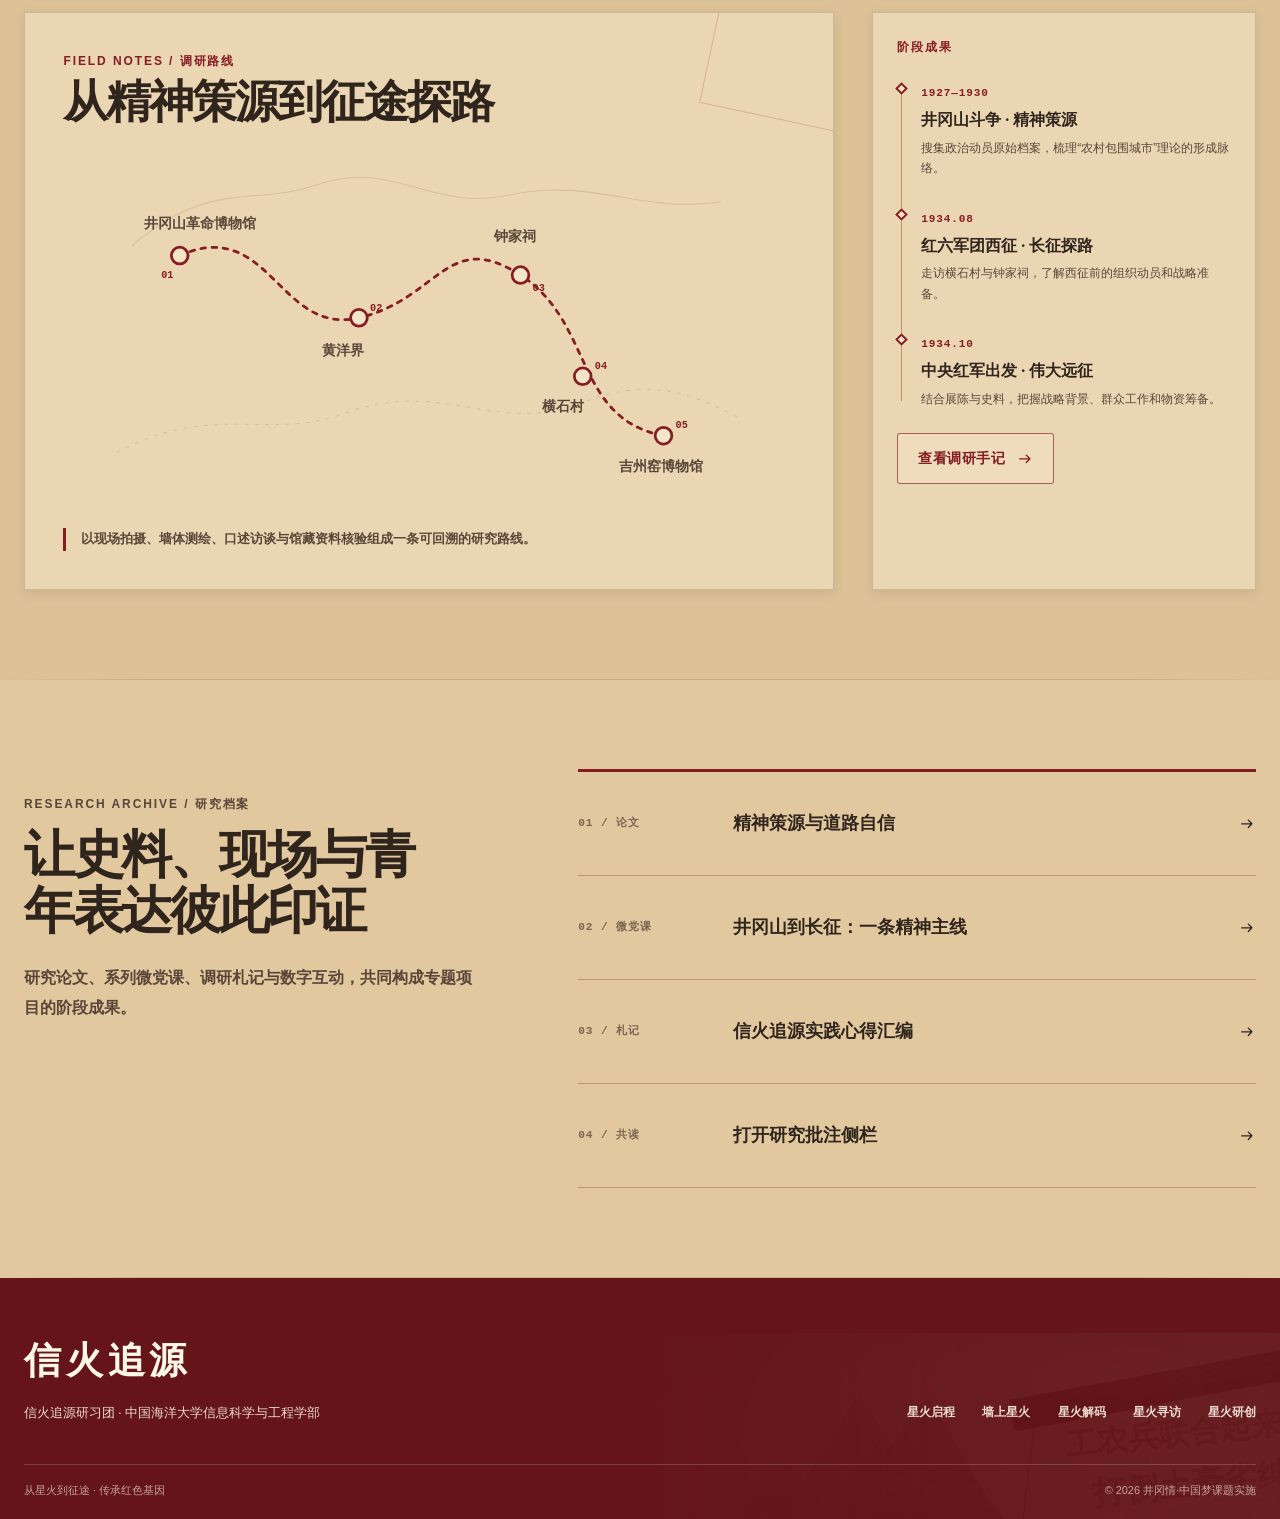
==== commit 40bd4e99: "重构：拆分样式与脚本至独立文件，新增favicon" ====
--- a/index.html
+++ b/index.html
@@ -2,1161 +2,584 @@
 <html lang="zh-CN">
 <head>
     <meta charset="UTF-8">
-    <meta name="viewport" content="width=device-width, initial-scale=1.0, maximum-scale=1.0, user-scalable=yes">
+    <meta name="viewport" content="width=device-width, initial-scale=1.0">
+    <meta name="theme-color" content="#d5b78b">
+    <meta name="description" content="信火追源——从井冈山革命标语切入，研究井冈山斗争对长征政治动员的深层影响。">
+    <meta property="og:title" content="信火追源 · 从星火到征途">
+    <meta property="og:description" content="井冈山斗争对长征政治动员的深层影响研究">
+    <meta property="og:image" content="assets/archive-hero.svg">
     <title>信火追源 · 从星火到征途</title>
-    <!-- 引入书法与衬线字体 -->
-    <link href="https://fonts.googleapis.com/css2?family=Ma+Shan+Zheng&family=Noto+Serif+SC:wght@400;600;700;900&display=swap" rel="stylesheet">
+    <link rel="icon" href="assets/favicon.svg" type="image/svg+xml">
+    <link rel="stylesheet" href="styles.css">
     <link rel="stylesheet" href="archive.css">
-    <style>
-        /* ===== CSS 变量（主题色） ===== */
-        :root {
-            --red: #C00000;
-            --red-dark: #8B0000;
-            --gold: #D4AF37;
-            --gold-light: #F0D080;
-            --bg-dark: #1A0A05;
-            --bg-card: #2C1810;
-            --text-light: #F5EDE3;
-            --text-muted: #B8A99A;
-            --green-jinggang: #2D6B4F;
-            --shadow-gold: 0 0 30px rgba(212, 175, 55, 0.15);
-            --font-serif: 'Noto Serif SC', serif;
-            --font-calligraphy: 'Ma Shan Zheng', cursive;
-        }
-
-        /* ===== 全局重置 ===== */
-        * {
-            margin: 0;
-            padding: 0;
-            box-sizing: border-box;
-        }
-
-        html {
-            scroll-behavior: smooth;
-        }
-
-        body {
-            background-color: var(--bg-dark);
-            color: var(--text-light);
-            font-family: var(--font-serif);
-            line-height: 1.6;
-            overflow-x: hidden;
-        }
-
-        /* ===== 滚动条 ===== */
-        ::-webkit-scrollbar {
-            width: 6px;
-        }
-        ::-webkit-scrollbar-track {
-            background: var(--bg-dark);
-        }
-        ::-webkit-scrollbar-thumb {
-            background: var(--gold);
-            border-radius: 10px;
-        }
-
-        /* ===== 通用工具 ===== */
-        .container {
-            max-width: 1200px;
-            margin: 0 auto;
-            padding: 0 24px;
-        }
-
-        .section-title {
-            font-size: 2.2rem;
-            font-weight: 900;
-            text-align: center;
-            margin-bottom: 0.5rem;
-            letter-spacing: 4px;
-            background: linear-gradient(180deg, var(--gold-light) 0%, var(--gold) 100%);
-            -webkit-background-clip: text;
-            -webkit-text-fill-color: transparent;
-            background-clip: text;
-        }
-
-        .section-sub {
-            text-align: center;
-            color: var(--text-muted);
-            font-size: 1rem;
-            letter-spacing: 2px;
-            margin-bottom: 3rem;
-            border-bottom: 1px solid rgba(212, 175, 55, 0.2);
-            padding-bottom: 1.5rem;
-        }
-
-        .gold-underline {
-            width: 80px;
-            height: 3px;
-            background: var(--gold);
-            margin: 0.5rem auto 2rem;
-            border-radius: 2px;
-        }
-
-        /* 固定导航栏偏移补正，防止锚点跳转被遮挡 */
-        section[id] {
-            scroll-margin-top: 80px;
-        }
-
-        /* ===== 导航栏 ===== */
-        .navbar {
-            position: fixed;
-            top: 0;
-            left: 0;
-            right: 0;
-            z-index: 1000;
-            padding: 16px 0;
-            background: rgba(26, 10, 5, 0.85);
-            backdrop-filter: blur(12px);
-            border-bottom: 1px solid rgba(212, 175, 55, 0.15);
-            transition: all 0.3s ease;
-        }
-
-        .navbar .container {
-            display: flex;
-            justify-content: space-between;
-            align-items: center;
-        }
-
-        .nav-logo {
-            display: flex;
-            align-items: center;
-            gap: 10px;
-            font-family: var(--font-calligraphy);
-            font-size: 1.5rem;
-            color: var(--gold);
-            letter-spacing: 2px;
-        }
-
-        .nav-logo .star {
-            color: var(--gold);
-            font-size: 1.8rem;
-            animation: pulse-star 2s infinite alternate;
-        }
-
-        @keyframes pulse-star {
-            0% { opacity: 0.6; transform: scale(0.9); }
-            100% { opacity: 1; transform: scale(1.2); }
-        }
-
-        .nav-links {
-            display: flex;
-            gap: 2rem;
-            list-style: none;
-            font-size: 0.95rem;
-        }
-
-        .nav-links a {
-            color: var(--text-light);
-            text-decoration: none;
-            transition: color 0.3s;
-            position: relative;
-            letter-spacing: 1px;
-        }
-
-        .nav-links a::after {
-            content: '';
-            position: absolute;
-            bottom: -4px;
-            left: 0;
-            width: 0;
-            height: 2px;
-            background: var(--gold);
-            transition: width 0.3s;
-        }
-
-        .nav-links a:hover {
-            color: var(--gold);
-        }
-
-        .nav-links a:hover::after {
-            width: 100%;
-        }
-
-        .nav-hamburger {
-            display: none;
-            flex-direction: column;
-            gap: 5px;
-            cursor: pointer;
-            background: none;
-            border: none;
-            padding: 5px;
-        }
-
-        .nav-hamburger span {
-            display: block;
-            width: 28px;
-            height: 2px;
-            background: var(--gold);
-            transition: 0.3s;
-        }
-
-        /* ===== Hero 区域 ===== */
-        .hero {
-            min-height: 100vh;
-            display: flex;
-            align-items: center;
-            justify-content: center;
-            text-align: center;
-            position: relative;
-            padding: 120px 24px 80px;
-            background: 
-                radial-gradient(ellipse at 30% 50%, rgba(192, 0, 0, 0.15) 0%, transparent 60%),
-                radial-gradient(ellipse at 70% 80%, rgba(212, 175, 55, 0.08) 0%, transparent 50%),
-                var(--bg-dark);
-            overflow: hidden;
-        }
-
-        /* 星火粒子背景 */
-        .hero-particles {
-            position: absolute;
-            top: 0;
-            left: 0;
-            width: 100%;
-            height: 100%;
-            pointer-events: none;
-            overflow: hidden;
-        }
-
-        .particle {
-            position: absolute;
-            width: 6px;
-            height: 6px;
-            background: var(--gold);
-            border-radius: 50%;
-            opacity: 0.3;
-            box-shadow: 0 0 15px var(--gold);
-            animation: float-particle linear infinite;
-        }
-
-        @keyframes float-particle {
-            0% { transform: translateY(100vh) scale(0); opacity: 0; }
-            10% { opacity: 0.6; }
-            90% { opacity: 0.6; }
-            100% { transform: translateY(-10vh) scale(1); opacity: 0; }
-        }
-
-        .hero-content {
-            position: relative;
-            z-index: 2;
-            max-width: 900px;
-        }
-
-        .hero-badge {
-            display: inline-block;
-            border: 1px solid var(--gold);
-            color: var(--gold);
-            padding: 6px 24px;
-            border-radius: 30px;
-            font-size: 0.8rem;
-            letter-spacing: 3px;
-            margin-bottom: 2rem;
-            background: rgba(212, 175, 55, 0.05);
-            backdrop-filter: blur(4px);
-        }
-
-        .hero-title {
-            font-family: var(--font-calligraphy);
-            font-size: clamp(3rem, 10vw, 6rem);
-            color: var(--gold);
-            text-shadow: 0 0 40px rgba(212, 175, 55, 0.3);
-            margin-bottom: 0.5rem;
-            line-height: 1.2;
-            letter-spacing: 8px;
-        }
-
-        .hero-subtitle {
-            font-size: clamp(1.2rem, 3vw, 1.8rem);
-            font-weight: 400;
-            color: var(--text-light);
-            margin-bottom: 1rem;
-            letter-spacing: 6px;
-        }
-
-        .hero-quote {
-            font-family: var(--font-calligraphy);
-            font-size: clamp(1.2rem, 2.5vw, 1.8rem);
-            color: var(--text-muted);
-            margin: 2rem 0 2.5rem;
-            padding: 1.5rem 0;
-            border-top: 1px solid rgba(212, 175, 55, 0.2);
-            border-bottom: 1px solid rgba(212, 175, 55, 0.2);
-            letter-spacing: 2px;
-        }
-
-        .hero-quote span {
-            color: var(--gold-light);
-            display: block;
-            font-size: 0.9rem;
-            margin-top: 8px;
-            font-family: var(--font-serif);
-            letter-spacing: 4px;
-        }
-
-        .hero-buttons {
-            display: flex;
-            gap: 1.2rem;
-            justify-content: center;
-            flex-wrap: wrap;
-        }
-
-        .btn {
-            padding: 14px 40px;
-            border: none;
-            border-radius: 60px;
-            font-family: var(--font-serif);
-            font-size: 1rem;
-            font-weight: 700;
-            letter-spacing: 2px;
-            cursor: pointer;
-            transition: all 0.3s ease;
-            text-decoration: none;
-            display: inline-block;
-        }
-
-        .btn-primary {
-            background: var(--red);
-            color: #fff;
-            box-shadow: 0 4px 20px rgba(192, 0, 0, 0.4);
-        }
-
-        .btn-primary:hover {
-            transform: translateY(-3px);
-            box-shadow: 0 8px 30px rgba(192, 0, 0, 0.6);
-            background: #a00000;
-        }
-
-        .btn-outline {
-            background: transparent;
-            color: var(--gold);
-            border: 1.5px solid var(--gold);
-        }
-
-        .btn-outline:hover {
-            background: rgba(212, 175, 55, 0.1);
-            transform: translateY(-3px);
-            box-shadow: var(--shadow-gold);
-        }
-
-        /* ===== 标语长廊 ===== */
-        .slogan-section {
-            padding: 80px 0;
-            background: linear-gradient(180deg, var(--bg-dark) 0%, #110804 100%);
-        }
-
-        .filter-tabs {
-            display: flex;
-            justify-content: center;
-            gap: 12px;
-            margin-bottom: 3rem;
-            flex-wrap: wrap;
-        }
-
-        .filter-tab {
-            padding: 10px 28px;
-            border-radius: 40px;
-            border: 1px solid rgba(212, 175, 55, 0.3);
-            background: transparent;
-            color: var(--text-muted);
-            font-family: var(--font-serif);
-            font-size: 0.95rem;
-            cursor: pointer;
-            transition: all 0.3s;
-            letter-spacing: 1px;
-        }
-
-        .filter-tab:hover {
-            border-color: var(--gold);
-            color: var(--gold);
-        }
-
-        .filter-tab.active {
-            background: var(--gold);
-            color: var(--bg-dark);
-            border-color: var(--gold);
-            font-weight: 700;
-        }
-
-        .slogan-grid {
-            display: grid;
-            grid-template-columns: repeat(auto-fill, minmax(340px, 1fr));
-            gap: 30px;
-            margin-top: 20px;
-        }
-
-        .slogan-card {
-            background: rgba(44, 24, 16, 0.6);
-            backdrop-filter: blur(8px);
-            border: 1px solid rgba(212, 175, 55, 0.15);
-            border-radius: 16px;
-            padding: 28px 30px;
-            transition: all 0.4s cubic-bezier(0.25, 0.46, 0.45, 0.94);
-            cursor: default;
-            position: relative;
-            overflow: hidden;
-        }
-
-        .slogan-card::before {
-            content: '★';
-            position: absolute;
-            top: -20px;
-            right: -10px;
-            font-size: 80px;
-            color: rgba(212, 175, 55, 0.03);
-            pointer-events: none;
-        }
-
-        .slogan-card:hover {
-            transform: translateY(-8px);
-            border-color: var(--gold);
-            box-shadow: var(--shadow-gold), inset 0 0 30px rgba(212, 175, 55, 0.02);
-        }
-
-        .slogan-text {
-            font-family: var(--font-calligraphy);
-            font-size: 1.6rem;
-            color: var(--gold-light);
-            margin-bottom: 12px;
-            line-height: 1.4;
-            letter-spacing: 2px;
-        }
-
-        .slogan-meta {
-            display: flex;
-            gap: 16px;
-            flex-wrap: wrap;
-            align-items: center;
-            margin-bottom: 12px;
-        }
-
-        .slogan-period {
-            display: inline-block;
-            padding: 2px 14px;
-            border-radius: 30px;
-            font-size: 0.7rem;
-            font-weight: 700;
-            letter-spacing: 1px;
-            background: var(--red);
-            color: #fff;
-        }
-
-        .slogan-period.jinggang {
-            background: var(--green-jinggang);
-        }
-
-        .slogan-period.changzheng {
-            background: #8B4513;
-        }
-
-        .slogan-desc {
-            color: var(--text-muted);
-            font-size: 0.9rem;
-            line-height: 1.7;
-            border-top: 1px dashed rgba(212, 175, 55, 0.1);
-            padding-top: 12px;
-            margin-top: 6px;
-        }
-
-        .slogan-actions {
-            margin-top: 16px;
-            display: flex;
-            gap: 12px;
-        }
-
-        .slogan-actions button {
-            background: none;
-            border: none;
-            color: var(--text-muted);
-            font-size: 0.8rem;
-            cursor: pointer;
-            transition: color 0.3s;
-            font-family: var(--font-serif);
-            padding: 4px 8px;
-        }
-
-        .slogan-actions button:hover {
-            color: var(--gold);
-        }
-
-        /* ===== 调研足迹（时间轴） ===== */
-        .footprint-section {
-            padding: 80px 0;
-            background: var(--bg-card);
-            border-top: 1px solid rgba(212, 175, 55, 0.08);
-            border-bottom: 1px solid rgba(212, 175, 55, 0.08);
-        }
-
-        .timeline {
-            position: relative;
-            padding-left: 40px;
-            max-width: 800px;
-            margin: 0 auto;
-        }
-
-        .timeline::before {
-            content: '';
-            position: absolute;
-            left: 12px;
-            top: 0;
-            bottom: 0;
-            width: 2px;
-            background: linear-gradient(180deg, var(--gold), var(--red), var(--gold));
-        }
-
-        .timeline-item {
-            position: relative;
-            margin-bottom: 48px;
-            padding-left: 30px;
-        }
-
-        .timeline-item::before {
-            content: '★';
-            position: absolute;
-            left: -30px;
-            top: 4px;
-            color: var(--gold);
-            font-size: 1.2rem;
-            background: var(--bg-dark);
-            padding: 4px;
-            border-radius: 50%;
-            text-shadow: 0 0 20px rgba(212, 175, 55, 0.5);
-        }
-
-        .timeline-item .date {
-            font-size: 0.8rem;
-            color: var(--gold);
-            letter-spacing: 2px;
-            font-weight: 700;
-        }
-
-        .timeline-item h3 {
-            font-size: 1.4rem;
-            margin: 6px 0 8px;
-            color: var(--text-light);
-        }
-
-        .timeline-item p {
-            color: var(--text-muted);
-            font-size: 0.95rem;
-            line-height: 1.8;
-        }
-
-        /* ===== 成果展示 / AI 入口 ===== */
-        .result-section {
-            padding: 80px 0;
-            background: var(--bg-dark);
-        }
-
-        .result-grid {
-            display: grid;
-            grid-template-columns: repeat(auto-fit, minmax(250px, 1fr));
-            gap: 30px;
-            margin-top: 20px;
-        }
-
-        .result-card {
-            background: rgba(44, 24, 16, 0.5);
-            border-radius: 16px;
-            padding: 30px 24px;
-            text-align: center;
-            border: 1px solid rgba(212, 175, 55, 0.1);
-            transition: all 0.4s;
-            cursor: pointer;
-        }
-
-        .result-card:hover {
-            border-color: var(--gold);
-            transform: scale(1.02);
-            box-shadow: var(--shadow-gold);
-        }
-
-        .result-card .icon {
-            font-size: 3rem;
-            margin-bottom: 16px;
-            display: block;
-        }
-
-        .result-card h4 {
-            color: var(--gold-light);
-            font-size: 1.2rem;
-            margin-bottom: 8px;
-        }
-
-        .result-card p {
-            color: var(--text-muted);
-            font-size: 0.9rem;
-        }
-
-        /* ===== AI 数字讲解员浮窗 ===== */
-        .ai-float {
-            position: fixed;
-            bottom: 30px;
-            right: 30px;
-            z-index: 999;
-            display: flex;
-            flex-direction: column;
-            align-items: flex-end;
-            gap: 12px;
-        }
-
-        .ai-toggle {
-            width: 70px;
-            height: 70px;
-            border-radius: 50%;
-            background: linear-gradient(135deg, var(--red), var(--red-dark));
-            border: 2px solid var(--gold);
-            box-shadow: 0 4px 30px rgba(192, 0, 0, 0.5);
-            color: #fff;
-            font-size: 2rem;
-            cursor: pointer;
-            transition: all 0.3s;
-            display: flex;
-            align-items: center;
-            justify-content: center;
-            font-family: var(--font-serif);
-            animation: pulse-star 3s infinite alternate;
-        }
-
-        .ai-toggle:hover {
-            transform: scale(1.1);
-            box-shadow: 0 0 50px rgba(212, 175, 55, 0.3);
-        }
-
-        .ai-chat-window {
-            width: 340px;
-            max-width: 90vw;
-            background: rgba(26, 10, 5, 0.95);
-            backdrop-filter: blur(20px);
-            border: 1px solid rgba(212, 175, 55, 0.3);
-            border-radius: 20px;
-            padding: 20px;
-            display: none;
-            flex-direction: column;
-            gap: 14px;
-            box-shadow: 0 20px 60px rgba(0,0,0,0.8);
-        }
-
-        .ai-chat-window.open {
-            display: flex;
-        }
-
-        .ai-chat-header {
-            display: flex;
-            justify-content: space-between;
-            align-items: center;
-            color: var(--gold);
-            font-weight: 700;
-            border-bottom: 1px solid rgba(212, 175, 55, 0.2);
-            padding-bottom: 10px;
-        }
-
-        .ai-chat-header button {
-            background: none;
-            border: none;
-            color: var(--text-muted);
-            font-size: 1.2rem;
-            cursor: pointer;
-        }
-
-        .ai-chat-body {
-            max-height: 200px;
-            overflow-y: auto;
-            color: var(--text-light);
-            font-size: 0.9rem;
-            line-height: 1.7;
-        }
-
-        .ai-chat-body .bot-msg {
-            background: rgba(212, 175, 55, 0.08);
-            padding: 10px 14px;
-            border-radius: 12px;
-            border-left: 3px solid var(--gold);
-            margin-bottom: 10px;
-        }
-
-        .ai-chat-input {
-            display: flex;
-            gap: 10px;
-            border-top: 1px solid rgba(212, 175, 55, 0.1);
-            padding-top: 12px;
-        }
-
-        .ai-chat-input input {
-            flex: 1;
-            padding: 10px 16px;
-            border-radius: 40px;
-            border: 1px solid rgba(212, 175, 55, 0.2);
-            background: rgba(255,255,255,0.05);
-            color: #fff;
-            font-family: var(--font-serif);
-            outline: none;
-        }
-
-        .ai-chat-input input:focus {
-            border-color: var(--gold);
-        }
-
-        .ai-chat-input button {
-            padding: 10px 20px;
-            background: var(--gold);
-            border: none;
-            border-radius: 40px;
-            color: var(--bg-dark);
-            font-weight: 700;
-            cursor: pointer;
-            font-family: var(--font-serif);
-        }
-
-        /* ===== 页脚 ===== */
-        .footer {
-            padding: 40px 0;
-            border-top: 1px solid rgba(212, 175, 55, 0.08);
-            text-align: center;
-            color: var(--text-muted);
-            font-size: 0.85rem;
-            letter-spacing: 1px;
-        }
-
-        .footer .heart {
-            color: var(--red);
-        }
-
-        .footer .gold-text {
-            color: var(--gold);
-        }
-
-        /* ===== 响应式适配 ===== */
-        @media (max-width: 768px) {
-            .nav-links {
-                display: none;
-                flex-direction: column;
-                position: absolute;
-                top: 70px;
-                left: 0;
-                right: 0;
-                background: rgba(26, 10, 5, 0.98);
-                padding: 24px;
-                gap: 1.5rem;
-                border-bottom: 1px solid rgba(212, 175, 55, 0.1);
-            }
-            .nav-links.open {
-                display: flex;
-            }
-            .nav-hamburger {
-                display: flex;
-            }
-
-            .hero-title {
-                font-size: 3.2rem;
-            }
-
-            .slogan-grid {
-                grid-template-columns: 1fr;
-            }
-
-            .timeline {
-                padding-left: 20px;
-            }
-            .timeline-item {
-                padding-left: 20px;
-            }
-            .timeline-item::before {
-                left: -20px;
-            }
-
-            .ai-chat-window {
-                width: 85vw;
-                right: 0;
-                bottom: 80px;
-            }
-            .ai-float {
-                right: 16px;
-                bottom: 16px;
-            }
-            .ai-toggle {
-                width: 60px;
-                height: 60px;
-                font-size: 1.6rem;
-            }
-        }
-
-        @media (min-width: 769px) {
-            .nav-links {
-                display: flex !important;
-            }
-        }
-    </style>
 </head>
 <body>
-
-<!-- ===== 导航栏 ===== -->
-<nav class="navbar" id="navbar">
-    <div class="container">
-        <div class="nav-logo">
-            <span class="star">★</span> 
-            信火追源
+    <a class="skip-link" href="#mainContent">跳到主要内容</a>
+
+    <svg class="svg-sprite" aria-hidden="true">
+        <symbol id="icon-search" viewBox="0 0 24 24">
+            <circle cx="11" cy="11" r="6.75"></circle>
+            <path d="m16 16 4.2 4.2"></path>
+        </symbol>
+        <symbol id="icon-menu" viewBox="0 0 24 24">
+            <path d="M4 6h16M4 12h16M4 18h16"></path>
+        </symbol>
+        <symbol id="icon-close" viewBox="0 0 24 24">
+            <path d="m5 5 14 14M19 5 5 19"></path>
+        </symbol>
+        <symbol id="icon-archive" viewBox="0 0 24 24">
+            <path d="M4 7.5h16v12H4zM3 4.5h18v3H3zM9 11.5h6"></path>
+        </symbol>
+        <symbol id="icon-decode" viewBox="0 0 24 24">
+            <circle cx="12" cy="12" r="7.5"></circle>
+            <path d="M12 4.5V2M12 22v-2.5M19.5 12H22M2 12h2.5M8.7 8.7l6.6 6.6M15.3 8.7l-6.6 6.6"></path>
+        </symbol>
+        <symbol id="icon-location" viewBox="0 0 24 24">
+            <path d="M12 21s6-5.4 6-11a6 6 0 1 0-12 0c0 5.6 6 11 6 11Z"></path>
+            <circle cx="12" cy="10" r="2"></circle>
+        </symbol>
+        <symbol id="icon-book" viewBox="0 0 24 24">
+            <path d="M3.5 5.5c3.6-1 6.5-.4 8.5 1.2v13c-2-1.6-4.9-2.2-8.5-1.2v-13ZM20.5 5.5c-3.6-1-6.5-.4-8.5 1.2v13c2-1.6 4.9-2.2 8.5-1.2v-13Z"></path>
+        </symbol>
+        <symbol id="icon-experience" viewBox="0 0 24 24">
+            <path d="M4 10.5 12 4l8 6.5V20H4v-9.5Z"></path>
+            <path d="M9.2 13.5h5.6M12 10.7v5.6"></path>
+        </symbol>
+        <symbol id="icon-arrow" viewBox="0 0 24 24">
+            <path d="M5 12h13M14 7l5 5-5 5"></path>
+        </symbol>
+        <symbol id="icon-ai" viewBox="0 0 24 24">
+            <path d="M7 4.5h10a3 3 0 0 1 3 3v7a3 3 0 0 1-3 3h-5.5L7 21v-3.5a3 3 0 0 1-3-3v-7a3 3 0 0 1 3-3Z"></path>
+            <path d="M8 12h1.5M14.5 12H16M12 2v2.5"></path>
+        </symbol>
+        <symbol id="icon-camera" viewBox="0 0 24 24">
+            <path d="M4 7.5h4l1.3-2h5.4l1.3 2h4v11H4z"></path>
+            <circle cx="12" cy="13" r="3.4"></circle>
+        </symbol>
+        <symbol id="icon-file" viewBox="0 0 24 24">
+            <path d="M6 3.5h8l4 4V21H6zM14 3.5v4h4M9 12h6M9 16h6"></path>
+        </symbol>
+        <symbol id="icon-route" viewBox="0 0 24 24">
+            <circle cx="5" cy="18" r="2"></circle>
+            <circle cx="19" cy="6" r="2"></circle>
+            <path d="M7 18c6 0 2-12 10-12"></path>
+        </symbol>
+        <symbol id="icon-bookmark" viewBox="0 0 24 24">
+            <path d="M7 4h10v17l-5-3-5 3z"></path>
+        </symbol>
+        <symbol id="icon-share" viewBox="0 0 24 24">
+            <circle cx="18" cy="5" r="2"></circle>
+            <circle cx="6" cy="12" r="2"></circle>
+            <circle cx="18" cy="19" r="2"></circle>
+            <path d="m8 11 8-5M8 13l8 5"></path>
+        </symbol>
+        <symbol id="icon-send" viewBox="0 0 24 24">
+            <path d="m3.5 4 17 8-17 8 3.5-8L3.5 4ZM7 12h13"></path>
+        </symbol>
+    </svg>
+
+    <header class="site-header" id="siteHeader">
+        <div class="site-container nav-shell">
+            <a class="brand" href="#hero" aria-label="信火追源首页">
+                <span class="brand-name">信火追源</span>
+                <span class="brand-mark" aria-hidden="true"></span>
+            </a>
+
+            <nav class="main-nav" id="mainNav" aria-label="主导航">
+                <a class="nav-link is-active" href="#hero">首页</a>
+                <button class="nav-link nav-archive-link" type="button" data-open-archive>墙上星火</button>
+                <a class="nav-link" href="#slogan">星火解码</a>
+                <a class="nav-link" href="#footprint">星火寻访</a>
+                <a class="nav-link" href="#recommendations">星火研创</a>
+                <a class="nav-link" href="#experience">星火沉浸</a>
+            </nav>
+
+            <div class="nav-actions">
+                <button class="icon-button search-toggle" id="searchToggle" type="button"
+                        aria-label="打开站内检索" aria-expanded="false" aria-controls="searchPanel">
+                    <svg aria-hidden="true"><use href="#icon-search"></use></svg>
+                </button>
+                <button class="icon-button menu-toggle" id="menuToggle" type="button"
+                        aria-label="打开导航菜单" aria-expanded="false" aria-controls="mainNav">
+                    <svg aria-hidden="true"><use href="#icon-menu"></use></svg>
+                </button>
+            </div>
         </div>
-        <ul class="nav-links" id="navLinks">
-            <li><a href="#hero">首页</a></li>
-            <li><a href="#slogan">标语长廊</a></li>
-            <li><button class="nav-archive-link" type="button" data-open-archive>标语数字档案库</button></li>
-            <li><a href="#footprint">调研足迹</a></li>
-            <li><a href="#result">成果·AI</a></li>
-        </ul>
-        <button class="nav-hamburger" id="hamburger" aria-label="菜单">
-            <span></span><span></span><span></span>
-        </button>
+
+        <form class="search-panel" id="searchPanel" role="search" hidden>
+            <div class="site-container search-panel-inner">
+                <div class="form-field">
+                    <label for="siteSearch">检索站内标语</label>
+                    <div class="search-field-row">
+                        <input id="siteSearch" name="query" type="search"
+                               placeholder="输入标语、时期或研究关键词" autocomplete="off">
+                        <button class="button button-primary" type="submit">
+                            <svg aria-hidden="true"><use href="#icon-search"></use></svg>
+                            开始检索
+                        </button>
+                    </div>
+                    <p class="field-helper" id="searchHelper">可检索首页标语选读；完整地点、年代与主题检索请进入数字档案库。</p>
+                    <p class="field-error" id="searchError" role="status" hidden></p>
+                </div>
+                <button class="icon-button search-close" id="searchClose" type="button" aria-label="关闭站内检索">
+                    <svg aria-hidden="true"><use href="#icon-close"></use></svg>
+                </button>
+            </div>
+        </form>
+    </header>
+
+    <main id="mainContent">
+        <section class="hero paper-section" id="hero" aria-labelledby="heroTitle">
+            <div class="hero-manuscript" aria-hidden="true">考察札记　路线：茨坪—黄洋界—茅坪　档案号 JGS·1928</div>
+            <div class="site-container hero-layout">
+                <aside class="hero-collage reveal" aria-label="井冈山档案影像拼贴">
+                    <figure class="archive-photo photo-main">
+                        <img src="assets/archive-hero.svg" alt="井冈山革命根据地山峦与标语旧墙档案插画">
+                        <figcaption>井冈山 · 根据地山貌</figcaption>
+                    </figure>
+                    <figure class="archive-photo photo-small photo-site">
+                        <img src="assets/archive-hero.svg" alt="井冈山标语旧墙局部档案插画">
+                        <figcaption>旧址采录 01</figcaption>
+                    </figure>
+                    <figure class="archive-photo photo-small photo-wall">
+                        <img src="assets/archive-hero.svg" alt="革命标语墙体局部档案插画">
+                        <figcaption>墙面标语 02</figcaption>
+                    </figure>
+                    <span class="paper-clip" aria-hidden="true"></span>
+                    <span class="photo-note" aria-hidden="true">FIELD / 2025</span>
+                </aside>
+
+                <div class="hero-copy reveal">
+                    <p class="eyebrow">星火启程 · 专题研究档案</p>
+                    <h1 class="hero-title" id="heroTitle">从星火到征途</h1>
+                    <span class="title-brush" aria-hidden="true"></span>
+                    <p class="hero-subtitle">井冈山斗争对长征政治动员的深层影响研究</p>
+                    <blockquote class="hero-quote">
+                        <p>“星星之火，可以燎原”</p>
+                        <cite>——毛泽东 · 井冈山斗争时期</cite>
+                    </blockquote>
+                    <div class="hero-actions">
+                        <button class="button button-primary" type="button" data-open-archive>
+                            进入数字档案库
+                            <svg aria-hidden="true"><use href="#icon-arrow"></use></svg>
+                        </button>
+                        <a class="text-link" href="#researchQuestions">
+                            查看研究问题
+                            <svg aria-hidden="true"><use href="#icon-arrow"></use></svg>
+                        </a>
+                    </div>
+                </div>
+
+                <aside class="hero-notes reveal" aria-label="研究手稿与档案批注">
+                    <div class="note-sheet">
+                        <span class="note-number">JGS / 01</span>
+                        <p>标语不仅是口号，也是组织群众、解释政策与凝聚信念的政治文本。</p>
+                        <span class="note-rule" aria-hidden="true"></span>
+                        <p class="hand-note">从墙面文字出发，追索一条跨越井冈山与长征的动员脉络。</p>
+                        <span class="seal seal-square" aria-hidden="true">信火<br>追源</span>
+                    </div>
+                    <figure class="note-photo">
+                        <img src="assets/archive-hero.svg" alt="井冈山标语档案旧墙局部插画">
+                        <figcaption>档案采样 / 墙体载体</figcaption>
+                    </figure>
+                </aside>
+            </div>
+
+            <nav class="site-container portal-strip reveal" aria-label="五大核心栏目">
+                <button class="portal-item" type="button" data-open-archive>
+                    <span class="portal-icon"><svg aria-hidden="true"><use href="#icon-archive"></use></svg></span>
+                    <span class="portal-copy">
+                        <strong>墙上星火</strong>
+                        <small>标语数字档案</small>
+                    </span>
+                </button>
+                <a class="portal-item" href="#slogan">
+                    <span class="portal-icon"><svg aria-hidden="true"><use href="#icon-decode"></use></svg></span>
+                    <span class="portal-copy">
+                        <strong>星火解码</strong>
+                        <small>标语分析与 AI 共读</small>
+                    </span>
+                </a>
+                <a class="portal-item" href="#footprint">
+                    <span class="portal-icon"><svg aria-hidden="true"><use href="#icon-location"></use></svg></span>
+                    <span class="portal-copy">
+                        <strong>星火寻访</strong>
+                        <small>标语寻访与融媒传播</small>
+                    </span>
+                </a>
+                <a class="portal-item" href="#recommendations">
+                    <span class="portal-icon"><svg aria-hidden="true"><use href="#icon-book"></use></svg></span>
+                    <span class="portal-copy">
+                        <strong>星火研创</strong>
+                        <small>标语研究与学术成果</small>
+                    </span>
+                </a>
+                <a class="portal-item" href="#experience">
+                    <span class="portal-icon"><svg aria-hidden="true"><use href="#icon-experience"></use></svg></span>
+                    <span class="portal-copy">
+                        <strong>星火沉浸</strong>
+                        <small>互动与数字体验</small>
+                    </span>
+                </a>
+            </nav>
+        </section>
+
+        <section class="overview paper-section" aria-label="首页研究概览">
+            <div class="site-container editorial-grid">
+                <article class="quote-panel reveal">
+                    <p class="panel-kicker">代表标语</p>
+                    <blockquote>
+                        <p>星星之火，<br>可以燎原</p>
+                        <cite>——毛泽东 · 井冈山斗争时期</cite>
+                    </blockquote>
+                    <img src="assets/archive-hero.svg" alt="井冈山山峦与标语旧墙淡色插画" loading="lazy">
+                    <span class="seal seal-small" aria-hidden="true">燎原</span>
+                </article>
+
+                <article class="questions-panel reveal" id="researchQuestions">
+                    <p class="panel-kicker">核心研究问题</p>
+                    <ol class="question-list">
+                        <li>
+                            <span>01</span>
+                            <p>井冈山时期标语如何开展政治动员？</p>
+                        </li>
+                        <li>
+                            <span>02</span>
+                            <p>这些经验如何影响长征时期的政治动员？</p>
+                        </li>
+                        <li>
+                            <span>03</span>
+                            <p>对当代具有怎样的启示与借鉴意义？</p>
+                        </li>
+                    </ol>
+                    <span class="paper-clip paper-clip-small" aria-hidden="true"></span>
+                </article>
+
+                <article class="news-panel reveal">
+                    <header class="panel-heading">
+                        <p class="panel-kicker">最新动态</p>
+                        <a href="#recommendations">更多 <svg aria-hidden="true"><use href="#icon-arrow"></use></svg></a>
+                    </header>
+                    <div class="news-list">
+                        <a class="news-item" href="#slogan">
+                            <img src="assets/archive-hero.svg" alt="革命标语旧墙档案插画缩略图" loading="lazy">
+                            <span>
+                                <small>新增标语档案</small>
+                                <strong>《红军不怕远征难》专题档案入库</strong>
+                                <time datetime="2025-05-18">2025-05-18</time>
+                            </span>
+                        </a>
+                        <a class="news-item" href="#footprint">
+                            <img src="assets/archive-hero.svg" alt="井冈山旧址寻访档案插画缩略图" loading="lazy">
+                            <span>
+                                <small>寻访手记</small>
+                                <strong>遂川标语：乡村壁书里的信念</strong>
+                                <time datetime="2025-05-12">2025-05-12</time>
+                            </span>
+                        </a>
+                        <a class="news-item" href="#recommendations">
+                            <img src="assets/archive-hero.svg" alt="井冈山研究札记档案插画缩略图" loading="lazy">
+                            <span>
+                                <small>研究札记</small>
+                                <strong>三湾改编的标语意义</strong>
+                                <time datetime="2025-05-05">2025-05-05</time>
+                            </span>
+                        </a>
+                    </div>
+                </article>
+            </div>
+        </section>
+
+        <section class="recommendations paper-section" id="recommendations" aria-labelledby="recommendationTitle">
+            <div class="site-container">
+                <header class="section-heading reveal">
+                    <div>
+                        <p class="eyebrow">编辑部选编 · 05 / 2025</p>
+                        <h2 id="recommendationTitle">最新推荐</h2>
+                    </div>
+                    <p>从新入库档案、深度解读到调研现场与互动成果，形成一份可连续阅读的研究目录。</p>
+                </header>
+
+                <div class="recommendation-grid">
+                    <article class="recommendation-card recommendation-feature reveal">
+                        <a class="recommendation-image" href="#slogan" aria-label="阅读最新档案：工农兵联合起来">
+                            <img src="assets/archive-hero.svg" alt="写有工农兵联合起来的革命标语旧墙插画" loading="lazy">
+                        </a>
+                        <div class="recommendation-body">
+                            <span class="archive-label">最新档案 · A-019</span>
+                            <h3><a href="#slogan">工农兵联合起来：一句标语里的组织逻辑</a></h3>
+                            <p>从文字位置、传播对象与政策语境入手，整理标语的基本档案信息。</p>
+                            <footer><span>茨坪 · 墙体档案</span><a href="#slogan">查看详情</a></footer>
+                        </div>
+                    </article>
+
+                    <article class="recommendation-card reveal">
+                        <a class="recommendation-image crop-mountain" href="#slogan" aria-label="阅读深度解读">
+                            <img src="assets/archive-hero.svg" alt="井冈山山地档案插画" loading="lazy">
+                        </a>
+                        <div class="recommendation-body">
+                            <span class="archive-label">深度解读</span>
+                            <h3><a href="#slogan">从“敢闯新路”看政治语言的行动指向</a></h3>
+                            <p>比较井冈山时期的表达方法与长征中的延续。</p>
+                            <footer><span>研究札记</span><a href="#slogan">查看详情</a></footer>
+                        </div>
+                    </article>
+
+                    <article class="recommendation-card reveal">
+                        <a class="recommendation-image crop-route" href="#footprint" aria-label="阅读寻访手记">
+                            <img src="assets/archive-hero.svg" alt="井冈山旧址与山地路线档案插画" loading="lazy">
+                        </a>
+                        <div class="recommendation-body">
+                            <span class="archive-label">寻访手记</span>
+                            <h3><a href="#footprint">横石村：在旧墙与口述之间核对一条线索</a></h3>
+                            <p>记录实地采样、村民访谈与史料互证的过程。</p>
+                            <footer><span>遂川县新江乡</span><a href="#footprint">查看详情</a></footer>
+                        </div>
+                    </article>
+
+                    <article class="recommendation-card reveal">
+                        <a class="recommendation-image crop-wall" href="#researchQuestions" aria-label="阅读阶段研究成果">
+                            <img src="assets/archive-hero.svg" alt="革命标语墙体档案插画" loading="lazy">
+                        </a>
+                        <div class="recommendation-body">
+                            <span class="archive-label">研究成果</span>
+                            <h3><a href="#researchQuestions">精神策源与道路自信：阶段研究提要</a></h3>
+                            <p>梳理政治动员经验由根据地走向长征的内在线索。</p>
+                            <footer><span>专题论文</span><a href="#researchQuestions">查看详情</a></footer>
+                        </div>
+                    </article>
+
+                    <article class="recommendation-card reveal" id="experience">
+                        <button class="recommendation-image crop-experience" type="button" data-open-ai aria-label="打开 AI 共读体验">
+                            <img src="assets/archive-hero.svg" alt="用于标语数字共读的档案插画" loading="lazy">
+                            <span class="image-action"><svg aria-hidden="true"><use href="#icon-ai"></use></svg>开始共读</span>
+                        </button>
+                        <div class="recommendation-body">
+                            <span class="archive-label">互动体验</span>
+                            <h3><button class="title-button" type="button" data-open-ai>AI 共读：比较两个时期的动员表达</button></h3>
+                            <p>从主题、对象、语言与组织策略四个角度辅助阅读。</p>
+                            <footer><span>预计 5 分钟</span><button type="button" data-open-ai>开始体验</button></footer>
+                        </div>
+                    </article>
+                </div>
+            </div>
+        </section>
+
+        <section class="slogan-section paper-section" id="slogan" aria-labelledby="sloganTitle">
+            <div class="site-container">
+                <header class="section-heading reveal">
+                    <div>
+                        <p class="eyebrow">墙上星火 · 标语选读</p>
+                        <h2 id="sloganTitle">政治动员的文字现场</h2>
+                    </div>
+                    <p>保留原有标语数据与时期筛选，并以档案摘录的方式呈现。完整资料可进入数字档案库检索。</p>
+                </header>
+
+                <div class="archive-toolbar reveal">
+                    <div class="filter-tabs" id="filterTabs" aria-label="按时期筛选标语">
+                        <button class="filter-tab is-active" type="button" data-filter="all" aria-pressed="true">全部标语</button>
+                        <button class="filter-tab" type="button" data-filter="jinggang" aria-pressed="false">井冈山时期</button>
+                        <button class="filter-tab" type="button" data-filter="changzheng" aria-pressed="false">长征时期</button>
+                    </div>
+                    <button class="text-link toolbar-link" type="button" data-open-archive>
+                        打开完整档案库
+                        <svg aria-hidden="true"><use href="#icon-arrow"></use></svg>
+                    </button>
+                </div>
+
+                <div class="slogan-grid" id="sloganGrid" aria-live="polite"></div>
+                <div class="empty-state" id="sloganEmpty" hidden>
+                    <svg aria-hidden="true"><use href="#icon-archive"></use></svg>
+                    <h3>未找到匹配标语</h3>
+                    <p>请更换关键词，或清除检索后查看全部首页选读。</p>
+                    <button class="button button-secondary" id="clearSearch" type="button">清除检索</button>
+                </div>
+            </div>
+        </section>
+
+        <section class="fieldwork paper-section" id="footprint" aria-labelledby="footprintTitle">
+            <div class="site-container fieldwork-layout">
+                <div class="route-board reveal">
+                    <header>
+                        <p class="eyebrow">FIELD NOTES / 调研路线</p>
+                        <h2 id="footprintTitle">从精神策源到征途探路</h2>
+                    </header>
+                    <svg class="route-map" viewBox="0 0 720 420" role="img" aria-labelledby="routeTitle routeDesc">
+                        <title id="routeTitle">信火追源调研路线图</title>
+                        <desc id="routeDesc">路线由井冈山革命博物馆出发，经过黄洋界、钟家祠、横石村，抵达吉州窑博物馆。</desc>
+                        <path class="map-contour contour-one" d="M40 108c85-74 132-42 203-67 77-27 121 30 203 12 91-20 145 21 229 7"></path>
+                        <path class="map-contour contour-two" d="M24 330c104-55 164-12 245-42 106-39 163 24 254-11 63-24 109-19 173 17"></path>
+                        <path class="route-path" d="M92 118C189 75 199 205 285 185S380 88 459 139s57 154 154 173"></path>
+                        <g class="route-stop">
+                            <circle cx="92" cy="118" r="9"></circle>
+                            <text x="54" y="88">井冈山革命博物馆</text>
+                            <text class="route-index" x="72" y="142">01</text>
+                        </g>
+                        <g class="route-stop">
+                            <circle cx="285" cy="185" r="9"></circle>
+                            <text x="245" y="225">黄洋界</text>
+                            <text class="route-index" x="297" y="178">02</text>
+                        </g>
+                        <g class="route-stop">
+                            <circle cx="459" cy="139" r="9"></circle>
+                            <text x="430" y="102">钟家祠</text>
+                            <text class="route-index" x="472" y="156">03</text>
+                        </g>
+                        <g class="route-stop">
+                            <circle cx="526" cy="248" r="9"></circle>
+                            <text x="482" y="285">横石村</text>
+                            <text class="route-index" x="539" y="240">04</text>
+                        </g>
+                        <g class="route-stop">
+                            <circle cx="613" cy="312" r="9"></circle>
+                            <text x="565" y="350">吉州窑博物馆</text>
+                            <text class="route-index" x="626" y="304">05</text>
+                        </g>
+                    </svg>
+                    <p class="route-caption">以现场拍摄、墙体测绘、口述访谈与馆藏资料核验组成一条可回溯的研究路线。</p>
+                </div>
+
+                <div class="timeline-board reveal">
+                    <p class="panel-kicker">阶段成果</p>
+                    <ol class="timeline">
+                        <li>
+                            <time datetime="1927">1927—1930</time>
+                            <h3>井冈山斗争 · 精神策源</h3>
+                            <p>搜集政治动员原始档案，梳理“农村包围城市”理论的形成脉络。</p>
+                        </li>
+                        <li>
+                            <time datetime="1934-08">1934.08</time>
+                            <h3>红六军团西征 · 长征探路</h3>
+                            <p>走访横石村与钟家祠，了解西征前的组织动员和战略准备。</p>
+                        </li>
+                        <li>
+                            <time datetime="1934-10">1934.10</time>
+                            <h3>中央红军出发 · 伟大远征</h3>
+                            <p>结合展陈与史料，把握战略背景、群众工作和物资筹备。</p>
+                        </li>
+                    </ol>
+                    <a class="button button-secondary" href="#recommendations">
+                        查看调研手记
+                        <svg aria-hidden="true"><use href="#icon-arrow"></use></svg>
+                    </a>
+                </div>
+            </div>
+        </section>
+
+        <section class="research-outcomes paper-section" aria-labelledby="outcomesTitle">
+            <div class="site-container outcomes-layout">
+                <header class="outcomes-heading reveal">
+                    <p class="eyebrow">RESEARCH ARCHIVE / 研究档案</p>
+                    <h2 id="outcomesTitle">让史料、现场与青年表达彼此印证</h2>
+                    <p>研究论文、系列微党课、调研札记与数字互动，共同构成专题项目的阶段成果。</p>
+                </header>
+                <div class="outcome-ledger reveal">
+                    <a href="#researchQuestions">
+                        <span>01 / 论文</span>
+                        <strong>精神策源与道路自信</strong>
+                        <svg aria-hidden="true"><use href="#icon-arrow"></use></svg>
+                    </a>
+                    <a href="#recommendations">
+                        <span>02 / 微党课</span>
+                        <strong>井冈山到长征：一条精神主线</strong>
+                        <svg aria-hidden="true"><use href="#icon-arrow"></use></svg>
+                    </a>
+                    <a href="#footprint">
+                        <span>03 / 札记</span>
+                        <strong>信火追源实践心得汇编</strong>
+                        <svg aria-hidden="true"><use href="#icon-arrow"></use></svg>
+                    </a>
+                    <button type="button" data-open-ai>
+                        <span>04 / 共读</span>
+                        <strong>打开研究批注侧栏</strong>
+                        <svg aria-hidden="true"><use href="#icon-arrow"></use></svg>
+                    </button>
+                </div>
+            </div>
+        </section>
+    </main>
+
+    <footer class="site-footer">
+        <div class="site-container footer-main">
+            <div>
+                <p class="footer-brand">信火追源</p>
+                <p>信火追源研习团 · 中国海洋大学信息科学与工程学部</p>
+            </div>
+            <nav aria-label="页脚导航">
+                <a href="#hero">星火启程</a>
+                <button type="button" data-open-archive>墙上星火</button>
+                <a href="#slogan">星火解码</a>
+                <a href="#footprint">星火寻访</a>
+                <a href="#recommendations">星火研创</a>
+            </nav>
+        </div>
+        <div class="site-container footer-meta">
+            <p>从星火到征途 · 传承红色基因</p>
+            <p>© 2026 井冈情·中国梦课题实施</p>
+        </div>
+    </footer>
+
+    <aside class="ai-reader" id="aiReader" aria-hidden="true" aria-labelledby="aiReaderTitle">
+        <div class="ai-reader-header">
+            <div>
+                <span class="archive-label">研究批注侧栏</span>
+                <h2 id="aiReaderTitle"><svg aria-hidden="true"><use href="#icon-ai"></use></svg>AI 共读</h2>
+            </div>
+            <button class="icon-button" id="aiClose" type="button" aria-label="关闭 AI 共读">
+                <svg aria-hidden="true"><use href="#icon-close"></use></svg>
+            </button>
+        </div>
+        <div class="ai-quick-prompts" aria-label="快速提问">
+            <button type="button" data-prompt="请讲解“星星之火，可以燎原”">讲解这条标语</button>
+            <button type="button" data-prompt="比较井冈山与长征时期的政治动员">比较两个时期</button>
+            <button type="button" data-prompt="推荐与支部建在连上相关的档案">推荐关联档案</button>
+        </div>
+        <div class="ai-messages" id="aiMessages" aria-live="polite">
+            <article class="message message-assistant">
+                <span>共读批注 01</span>
+                <p>可以从“传播对象、语言形式、组织策略、历史语境”四个角度开始阅读。请选择一个问题，或输入你的研究问题。</p>
+                <a href="#slogan">关联：标语选读</a>
+            </article>
+        </div>
+        <form class="ai-form" id="aiForm">
+            <label for="aiInput">写下你的研究问题</label>
+            <div>
+                <input id="aiInput" type="text" placeholder="例如：这条标语面向谁？" autocomplete="off">
+                <button type="submit" aria-label="发送问题">
+                    <svg aria-hidden="true"><use href="#icon-send"></use></svg>
+                </button>
+            </div>
+            <p>AI 生成内容仅供辅助阅读，请以史料和研究成果为准。</p>
+        </form>
+    </aside>
+    <button class="ai-tab" id="aiTab" type="button" aria-expanded="false" aria-controls="aiReader">
+        <svg aria-hidden="true"><use href="#icon-ai"></use></svg>
+        <span>AI 共读</span>
+    </button>
+
+    <div class="toast" id="toast" role="status" aria-live="polite" hidden></div>
+
+    <div class="archive-app" id="archiveApp" aria-hidden="true">
+        <header class="da-topbar">
+            <div class="da-container da-topbar-inner">
+                <button class="da-brand" id="archiveBrand" type="button" aria-label="返回标语数字档案库首页">
+                    <span class="da-brand-mark" aria-hidden="true"></span>
+                    <span>井冈山革命根据地标语数字档案</span>
+                </button>
+                <nav class="da-nav" id="archiveNav" aria-label="标语数字档案库导航">
+                    <button class="da-nav-button is-active" type="button" data-da-route="home">首页</button>
+                    <button class="da-nav-button" type="button" data-da-route="categories">分类总览</button>
+                    <button class="da-nav-button" type="button" data-da-route="detail">标语档案</button>
+                    <button class="da-nav-button" type="button" data-da-route="timeline">时间线索</button>
+                    <button class="da-nav-button" type="button" data-main-target="footprint">调研过程</button>
+                </nav>
+                <button class="da-close" id="archiveClose" type="button" aria-label="返回信火追源首页">← 返回信火追源</button>
+            </div>
+        </header>
+        <main id="archiveContent"></main>
     </div>
-</nav>
-
-<!-- ===== HERO ===== -->
-<section class="hero" id="hero">
-    <div class="hero-particles" id="particles"></div>
-    <div class="hero-content">
-        <div class="hero-badge">中国海洋大学 · 信息科学与工程学部</div>
-        <h1 class="hero-title">从星火到征途</h1>
-        <p class="hero-subtitle">井冈山斗争对长征政治动员的深层影响研究</p>
-        <div class="hero-quote">
-            “星星之火，可以燎原”
-            <span>—— 毛泽东 · 井冈山斗争时期</span>
-        </div>
-        <div class="hero-buttons">
-            <a href="#slogan" class="btn btn-primary">探索红色标语</a>
-            <a href="#footprint" class="btn btn-outline">重走调研路</a>
-        </div>
-    </div>
-</section>
-
-<!-- ===== 标语长廊 ===== -->
-<section class="slogan-section" id="slogan">
-    <div class="container">
-        <h2 class="section-title">★ 标语长廊</h2>
-        <div class="gold-underline"></div>
-        <p class="section-sub">政治动员的精神密码 · 从井冈山到长征</p>
-
-        <div class="filter-tabs" id="filterTabs">
-            <button class="filter-tab active" data-filter="all">全部</button>
-            <button class="filter-tab" data-filter="jinggang">井冈山时期</button>
-            <button class="filter-tab" data-filter="changzheng">长征时期</button>
-        </div>
-
-        <div class="slogan-grid" id="sloganGrid">
-            <!-- 由 JS 动态渲染 -->
-        </div>
-    </div>
-</section>
-
-<!-- ===== 调研足迹 ===== -->
-<section class="footprint-section" id="footprint">
-    <div class="container">
-        <h2 class="section-title">★ 调研足迹</h2>
-        <div class="gold-underline"></div>
-        <p class="section-sub">从精神策源到征途探路 · 时空叙事</p>
-
-        <div class="timeline">
-            <div class="timeline-item">
-                <div class="date">1927 — 1930</div>
-                <h3>井冈山斗争 · 精神策源</h3>
-                <p>探访井冈山革命博物馆，搜集政治动员原始档案，访谈红军后代与党史专家，梳理“农村包围城市”理论的形成脉络。</p>
-            </div>
-            <div class="timeline-item">
-                <div class="date">1934.08</div>
-                <h3>红六军团西征 · 长征探路</h3>
-                <p>遂川县新江乡横石村，参观红六军团西征始发地雕塑广场及指挥部旧址（钟家祠），实地了解领导人如何在此谋划突围。</p>
-            </div>
-            <div class="timeline-item">
-                <div class="date">1934.10</div>
-                <h3>中央红军出发 · 伟大远征</h3>
-                <p>吉安县吉州窑博物馆，《伟大的出发 永远的长征》历史展览，把握战略背景与物资筹备情况，完成精神谱系溯源。</p>
-            </div>
-        </div>
-    </div>
-</section>
-
-<!-- ===== 成果展示 + AI入口 ===== -->
-<section class="result-section" id="result">
-    <div class="container">
-        <h2 class="section-title">★ 成果 · 数字赋能</h2>
-        <div class="gold-underline"></div>
-        <p class="section-sub">学术研究 · 微课程 · 数字讲解员</p>
-
-        <div class="result-grid">
-            <div class="result-card">
-                <span class="icon">?</span>
-                <h4>学术论文</h4>
-                <p>《精神策源与道路自信：井冈山斗争对长征政治动员的深层影响》</p>
-            </div>
-            <div class="result-card">
-                <span class="icon">?</span>
-                <h4>系列微课程</h4>
-                <p>《井冈山到长征：一条精神主线》3-5期，沉浸式学习体验。</p>
-            </div>
-            <div class="result-card">
-                <span class="icon">?</span>
-                <h4>队员札记</h4>
-                <p>《信火追源》实践心得汇编，记录青年学子的红色感悟。</p>
-            </div>
-            <div class="result-card" id="aiDemoTrigger">
-                <span class="icon">?</span>
-                <h4>数字讲解员</h4>
-                <p>AI 智能互动，与历史“隔空对话”，探索标语背后的故事。</p>
-            </div>
-        </div>
-    </div>
-</section>
-
-<!-- ===== 页脚 ===== -->
-<footer class="footer">
-    <div class="container">
-        <p>信火追源研习团 · 中国海洋大学信息科学与工程学部</p>
-        <p style="margin-top:8px; font-size:0.8rem;">
-            <span class="gold-text">★</span> 从星火到征途 · 传承红色基因 <span class="gold-text">★</span>
-        </p>
-        <p style="margin-top:12px; opacity:0.6;">
-            ? 2026 井冈情·中国梦 课题实施 | 长征胜利90周年献礼
-        </p>
-    </div>
-</footer>
-
-<!-- ===== 标语数字档案库：独立栏目，不改动原页面结构 ===== -->
-<div class="archive-app" id="archiveApp" aria-hidden="true">
-    <header class="da-topbar">
-        <div class="da-container da-topbar-inner">
-            <button class="da-brand" id="archiveBrand" type="button" aria-label="返回标语数字档案库首页">
-                <span class="da-brand-mark" aria-hidden="true"></span>
-                <span>井冈山革命根据地标语数字档案</span>
-            </button>
-            <nav class="da-nav" id="archiveNav" aria-label="标语数字档案库导航">
-                <button class="da-nav-button is-active" type="button" data-da-route="home">首页</button>
-                <button class="da-nav-button" type="button" data-da-route="categories">分类总览</button>
-                <button class="da-nav-button" type="button" data-da-route="detail">标语档案</button>
-                <button class="da-nav-button" type="button" data-da-route="timeline">时间线索</button>
-                <button class="da-nav-button" type="button" data-main-target="footprint">调研过程</button>
-            </nav>
-            <button class="da-close" id="archiveClose" type="button" aria-label="返回信火追源原网站">← 返回原站</button>
-        </div>
-    </header>
-    <main id="archiveContent"></main>
-</div>
-
-<!-- ===== AI 浮窗 ===== -->
-<div class="ai-float">
-    <div class="ai-chat-window" id="aiChatWindow">
-        <div class="ai-chat-header">
-            <span>? 数字讲解员</span>
-            <button id="closeAiChat">?</button>
-        </div>
-        <div class="ai-chat-body" id="aiChatBody">
-            <div class="bot-msg">
-                ★ 您好！我是“信火追源”数字讲解员。<br>
-                井冈山的星星之火，如何照亮长征的征途？欢迎向我提问。
-            </div>
-        </div>
-        <div class="ai-chat-input">
-            <input type="text" id="aiChatInput" placeholder="输入您的问题..." />
-            <button id="aiSendBtn">发送</button>
-        </div>
-    </div>
-    <button class="ai-toggle" id="aiToggle">★</button>
-</div>
-
-<script>
-    // ============================================================
-    // 1. 标语数据集
-    // ============================================================
-    const sloganData = [
-        {
-            id: 1,
-            text: '星星之火，可以燎原',
-            period: 'jinggang',
-            periodLabel: '井冈山斗争',
-            desc: '毛泽东同志在井冈山斗争时期提出的著名论断，揭示了中国革命必胜的信念，是“农村包围城市”道路的思想基石。'
-        },
-        {
-            id: 2,
-            text: '红军不怕远征难，万水千山只等闲',
-            period: 'changzheng',
-            periodLabel: '长征途中',
-            desc: '革命乐观主义与英雄主义的集中体现，展现了红军将士在极端困境中保持斗志不灭的精神风貌。'
-        },
-        {
-            id: 3,
-            text: '实事求是、敢闯新路',
-            period: 'jinggang',
-            periodLabel: '井冈山斗争',
-            desc: '井冈山精神的核心要义，为后续革命实践提供了方法论指引，是马克思主义中国化的生动体现。'
-        },
-        {
-            id: 4,
-            text: '雄关漫道真如铁，而今迈步从头越',
-            period: 'changzheng',
-            periodLabel: '长征途中',
-            desc: '遵义会议后毛泽东所作，体现了红军在经历挫折后重整旗鼓、坚定前行的钢铁意志。'
-        },
-        {
-            id: 5,
-            text: '支部建在连上',
-            period: 'jinggang',
-            periodLabel: '井冈山斗争',
-            desc: '三湾改编确立的党对军队绝对领导原则，为红军在长征中保持建制不散提供了根本政治保障。'
-        },
-        {
-            id: 6,
-            text: '更喜岷山千里雪，三军过后尽开颜',
-            period: 'changzheng',
-            periodLabel: '长征途中',
-            desc: '长征胜利在望时的豪迈情怀，展现了中国共产党人战胜一切困难的革命浪漫主义精神。'
-        }
-    ];
-
-    // ============================================================
-    // 2. 渲染标语
-    // ============================================================
-    const grid = document.getElementById('sloganGrid');
-    const filterTabs = document.querySelectorAll('.filter-tab');
-
-    function renderSlogans(filter = 'all') {
-        const filtered = filter === 'all' 
-            ? sloganData 
-            : sloganData.filter(s => s.period === filter);
-
-        if (filtered.length === 0) {
-            grid.innerHTML = `<div style="grid-column:1/-1; text-align:center; color:var(--text-muted); padding:40px;">暂无该时期的标语，请切换筛选</div>`;
-            return;
-        }
-
-        grid.innerHTML = filtered.map(s => `
-            <div class="slogan-card" data-id="${s.id}">
-                <div class="slogan-text">“${s.text}”</div>
-                <div class="slogan-meta">
-                    <span class="slogan-period ${s.period}">${s.periodLabel}</span>
-                    <span style="color:var(--text-muted); font-size:0.75rem;">★ 政治动员</span>
-                </div>
-                <div class="slogan-desc">${s.desc}</div>
-                <div class="slogan-actions">
-                    <button onclick="alert('已收藏：${s.text}')">☆ 收藏</button>
-                    <button onclick="alert('分享：${s.text}')">↗ 分享</button>
-                </div>
-            </div>
-        `).join('');
-    }
-
-    // 筛选切换
-    filterTabs.forEach(tab => {
-        tab.addEventListener('click', function() {
-            filterTabs.forEach(t => t.classList.remove('active'));
-            this.classList.add('active');
-            const filter = this.dataset.filter;
-            renderSlogans(filter);
-        });
-    });
-
-    // 初始渲染
-    renderSlogans('all');
-
-    // ============================================================
-    // 3. 粒子背景
-    // ============================================================
-    function createParticles() {
-        const container = document.getElementById('particles');
-        for (let i = 0; i < 30; i++) {
-            const p = document.createElement('div');
-            p.className = 'particle';
-            p.style.left = Math.random() * 100 + '%';
-            p.style.width = p.style.height = (Math.random() * 6 + 3) + 'px';
-            p.style.animationDuration = (Math.random() * 20 + 15) + 's';
-            p.style.animationDelay = (Math.random() * 20) + 's';
-            container.appendChild(p);
-        }
-    }
-    createParticles();
-
-    // ============================================================
-    // 4. 移动端汉堡菜单
-    // ============================================================
-    const hamburger = document.getElementById('hamburger');
-    const navLinks = document.getElementById('navLinks');
-    hamburger.addEventListener('click', () => {
-        navLinks.classList.toggle('open');
-    });
-    // 点击导航内任意元素后关闭移动端菜单
-    navLinks.querySelectorAll('a, button').forEach(el => {
-        el.addEventListener('click', () => navLinks.classList.remove('open'));
-    });
-
-    // ============================================================
-    // 5. AI 数字讲解员交互
-    // ============================================================
-    const aiToggle = document.getElementById('aiToggle');
-    const aiChatWindow = document.getElementById('aiChatWindow');
-    const closeAi = document.getElementById('closeAiChat');
-    const aiSendBtn = document.getElementById('aiSendBtn');
-    const aiInput = document.getElementById('aiChatInput');
-    const aiBody = document.getElementById('aiChatBody');
-
-    function toggleAi() {
-        aiChatWindow.classList.toggle('open');
-    }
-
-    aiToggle.addEventListener('click', toggleAi);
-    closeAi.addEventListener('click', toggleAi);
-
-    // 点击成果卡片中的AI入口也打开
-    document.getElementById('aiDemoTrigger').addEventListener('click', () => {
-        if (!aiChatWindow.classList.contains('open')) {
-            toggleAi();
-        }
-    });
-
-    function sendAiMessage() {
-        const msg = aiInput.value.trim();
-        if (!msg) return;
-        // 用户消息
-        const userDiv = document.createElement('div');
-        userDiv.style.textAlign = 'right';
-        userDiv.style.marginBottom = '10px';
-        userDiv.style.color = 'var(--gold-light)';
-        userDiv.textContent = '? ' + msg;
-        aiBody.appendChild(userDiv);
-
-        // 模拟机器人回复
-        const botDiv = document.createElement('div');
-        botDiv.className = 'bot-msg';
-        const replies = [
-            '★ 井冈山的政治动员实践，为长征储备了宝贵的组织经验和群众基础。',
-            '★ “支部建在连上”确保了红军在长征极端困难条件下依然保持凝聚力。',
-            '★ 井冈山时期的土地革命政策，为长征途中赢得群众支持提供了范本。',
-            '★ 实事求是、敢闯新路的精神，始终贯穿于从井冈山到长征的全过程。'
-        ];
-        const randomReply = replies[Math.floor(Math.random() * replies.length)];
-        botDiv.textContent = '? ' + randomReply;
-        aiBody.appendChild(botDiv);
-
-        aiBody.scrollTop = aiBody.scrollHeight;
-        aiInput.value = '';
-    }
-
-    aiSendBtn.addEventListener('click', sendAiMessage);
-    aiInput.addEventListener('keypress', (e) => {
-        if (e.key === 'Enter') sendAiMessage();
-    });
-
-    // ============================================================
-    // 6. 平滑滚动与导航高亮（简单处理）
-    // ============================================================
-    document.querySelectorAll('a[href^="#"]').forEach(anchor => {
-        anchor.addEventListener('click', function(e) {
-            const href = this.getAttribute('href');
-            if (href === "#") return;
-            const target = document.querySelector(href);
-            if (target) {
-                e.preventDefault();
-                target.scrollIntoView({ behavior: 'smooth' });
-            }
-        });
-    });
-
-    console.log('★ 信火追源 · 从星火到征途 UI 已启动 ★');
-</script>
-<script src="archive.js"></script>
+
+    <script src="script.js"></script>
+    <script src="archive.js"></script>
 </body>
 </html>
--- a/styles.css
+++ b/styles.css
@@ -0,0 +1,2843 @@
+:root {
+    --paper-bg: #e1c89f;
+    --paper-bg-deep: #d5b78b;
+    --paper-light: #f1dfc0;
+    --paper-card: #ebd5b1;
+    --paper-card-light: #f4e4c8;
+    --china-red: #b52a2f;
+    --china-red-main: #c3272b;
+    --china-red-dark: #861d22;
+    --china-red-deep: #651519;
+    --ink: #30251d;
+    --ink-secondary: #594638;
+    --text-muted: #796451;
+    --brown: #7d5635;
+    --brown-light: #a77b50;
+    --line: #b99769;
+    --line-light: rgba(125, 86, 53, 0.22);
+    --white-soft: #fff7e8;
+    --shadow-paper: 0 8px 24px rgba(67, 42, 25, 0.13);
+    --shadow-paper-small: 0 3px 10px rgba(67, 42, 25, 0.11);
+    --font-title: "Ma Shan Zheng", "FZKai-Z03", "STKaiti", "KaiTi", serif;
+    --font-serif: "Noto Serif SC", "Source Han Serif SC", "Songti SC", "STSong", serif;
+    --font-sans: "Noto Sans SC", "Microsoft YaHei", "PingFang SC", sans-serif;
+    --container: 1360px;
+    --header-height: 74px;
+    --space-section: clamp(4.5rem, 7vw, 7rem);
+    --ease-paper: cubic-bezier(0.16, 1, 0.3, 1);
+}
+
+*,
+*::before,
+*::after {
+    box-sizing: border-box;
+}
+
+html {
+    scroll-behavior: smooth;
+    scroll-padding-top: calc(var(--header-height) + 24px);
+}
+
+body {
+    margin: 0;
+    min-width: 320px;
+    overflow-x: hidden;
+    color: var(--ink);
+    background:
+        radial-gradient(circle at 12% 18%, rgba(255, 247, 232, 0.32), transparent 27rem),
+        radial-gradient(circle at 84% 36%, rgba(134, 29, 34, 0.045), transparent 35rem),
+        var(--paper-bg);
+    font-family: var(--font-serif);
+    font-size: 16px;
+    font-weight: 500;
+    line-height: 1.75;
+    text-rendering: optimizeLegibility;
+    -webkit-font-smoothing: antialiased;
+}
+
+body::before {
+    position: fixed;
+    z-index: 90;
+    inset: 0;
+    pointer-events: none;
+    content: "";
+    opacity: 0.055;
+    background-image: url("data:image/svg+xml,%3Csvg viewBox='0 0 180 180' xmlns='http://www.w3.org/2000/svg'%3E%3Cfilter id='n'%3E%3CfeTurbulence type='fractalNoise' baseFrequency='.82' numOctaves='3' stitchTiles='stitch'/%3E%3C/filter%3E%3Crect width='100%25' height='100%25' filter='url(%23n)' opacity='.72'/%3E%3C/svg%3E");
+    mix-blend-mode: multiply;
+}
+
+body.nav-open,
+body.ai-open {
+    overflow: hidden;
+}
+
+::selection {
+    color: var(--white-soft);
+    background: var(--china-red-dark);
+}
+
+::-webkit-scrollbar {
+    width: 9px;
+}
+
+::-webkit-scrollbar-track {
+    background: var(--paper-bg-deep);
+}
+
+::-webkit-scrollbar-thumb {
+    border: 2px solid var(--paper-bg-deep);
+    background: var(--brown);
+}
+
+img,
+svg {
+    display: block;
+}
+
+img {
+    max-width: 100%;
+}
+
+a {
+    color: inherit;
+    text-decoration: none;
+}
+
+button,
+input {
+    color: inherit;
+    font: inherit;
+}
+
+button {
+    cursor: pointer;
+}
+
+button:focus-visible,
+a:focus-visible,
+input:focus-visible {
+    outline: 2px solid var(--china-red-main);
+    outline-offset: 4px;
+}
+
+button:active,
+.button:active,
+.portal-item:active,
+.recommendation-card a:active {
+    transform: translateY(1px);
+}
+
+[hidden] {
+    display: none !important;
+}
+
+.svg-sprite {
+    position: absolute;
+    width: 0;
+    height: 0;
+    overflow: hidden;
+}
+
+.skip-link {
+    position: fixed;
+    z-index: 5000;
+    top: 12px;
+    left: 12px;
+    padding: 9px 15px;
+    color: var(--white-soft);
+    background: var(--china-red-deep);
+    transform: translateY(-160%);
+    transition: transform 180ms ease;
+}
+
+.skip-link:focus {
+    transform: translateY(0);
+}
+
+.site-container {
+    width: min(var(--container), calc(100% - 48px));
+    margin-inline: auto;
+}
+
+.paper-section {
+    position: relative;
+    isolation: isolate;
+}
+
+.paper-section::after {
+    position: absolute;
+    z-index: -1;
+    inset: auto 0 0;
+    height: 1px;
+    content: "";
+    background: linear-gradient(90deg, transparent, var(--line-light) 12%, var(--line-light) 88%, transparent);
+}
+
+.eyebrow,
+.panel-kicker,
+.archive-label {
+    margin: 0;
+    color: var(--china-red-dark);
+    font-family: var(--font-sans);
+    font-size: 0.75rem;
+    font-weight: 700;
+    letter-spacing: 0.16em;
+}
+
+.section-heading {
+    display: grid;
+    grid-template-columns: minmax(0, 1.1fr) minmax(20rem, 0.75fr);
+    gap: clamp(2rem, 7vw, 8rem);
+    align-items: end;
+    margin-bottom: clamp(2rem, 4vw, 3.5rem);
+}
+
+.section-heading h2,
+.outcomes-heading h2,
+.route-board h2 {
+    margin: 0.35rem 0 0;
+    color: var(--ink);
+    font-size: clamp(2.15rem, 4vw, 4rem);
+    font-weight: 900;
+    letter-spacing: -0.045em;
+    line-height: 1.1;
+    text-wrap: balance;
+}
+
+.section-heading > p,
+.outcomes-heading > p {
+    max-width: 38rem;
+    margin: 0;
+    color: var(--ink-secondary);
+    font-weight: 600;
+    line-height: 1.85;
+    text-wrap: pretty;
+}
+
+.button {
+    display: inline-flex;
+    min-height: 46px;
+    align-items: center;
+    justify-content: center;
+    gap: 0.65rem;
+    padding: 0.72rem 1.25rem;
+    border: 1px solid transparent;
+    border-radius: 3px;
+    font-family: var(--font-sans);
+    font-size: 0.9rem;
+    font-weight: 700;
+    letter-spacing: 0.035em;
+    transition:
+        color 260ms var(--ease-paper),
+        background-color 260ms var(--ease-paper),
+        border-color 260ms var(--ease-paper),
+        transform 260ms var(--ease-paper),
+        box-shadow 260ms var(--ease-paper);
+}
+
+.button svg,
+.text-link svg,
+.panel-heading svg,
+.outcome-ledger svg {
+    width: 1.1rem;
+    height: 1.1rem;
+    fill: none;
+    stroke: currentColor;
+    stroke-linecap: round;
+    stroke-linejoin: round;
+    stroke-width: 1.8;
+}
+
+.button-primary {
+    border-color: var(--china-red-deep);
+    color: var(--white-soft);
+    background: var(--china-red-dark);
+    box-shadow: 0 4px 0 rgba(101, 21, 25, 0.18);
+}
+
+.button-primary:hover {
+    background: var(--china-red-deep);
+    transform: translateY(-2px);
+    box-shadow: 0 6px 0 rgba(101, 21, 25, 0.16);
+}
+
+.button-secondary {
+    border-color: rgba(134, 29, 34, 0.65);
+    color: var(--china-red-dark);
+    background: rgba(244, 228, 200, 0.42);
+}
+
+.button-secondary:hover {
+    border-color: var(--china-red-dark);
+    background: var(--paper-card-light);
+    transform: translateY(-2px);
+}
+
+.text-link {
+    display: inline-flex;
+    align-items: center;
+    gap: 0.5rem;
+    border: 0;
+    padding: 0.3rem 0 0.2rem;
+    color: var(--china-red-dark);
+    background: transparent;
+    font-family: var(--font-sans);
+    font-size: 0.88rem;
+    font-weight: 700;
+    box-shadow: inset 0 -1px 0 rgba(134, 29, 34, 0.48);
+    transition: gap 240ms var(--ease-paper), color 240ms ease, box-shadow 240ms ease;
+}
+
+.text-link:hover {
+    gap: 0.8rem;
+    color: var(--china-red-deep);
+    box-shadow: inset 0 -2px 0 var(--china-red-dark);
+}
+
+.icon-button {
+    display: inline-grid;
+    width: 42px;
+    height: 42px;
+    place-items: center;
+    border: 1px solid transparent;
+    border-radius: 2px;
+    padding: 0;
+    background: transparent;
+    transition: color 220ms ease, background 220ms ease, border-color 220ms ease;
+}
+
+.icon-button svg {
+    width: 23px;
+    height: 23px;
+    fill: none;
+    stroke: currentColor;
+    stroke-linecap: round;
+    stroke-linejoin: round;
+    stroke-width: 1.8;
+}
+
+.icon-button:hover {
+    border-color: var(--line-light);
+    color: var(--china-red-dark);
+    background: rgba(244, 228, 200, 0.58);
+}
+
+/* Header */
+.site-header {
+    position: sticky;
+    z-index: 100;
+    top: 0;
+    height: var(--header-height);
+    border-bottom: 1px solid rgba(125, 86, 53, 0.22);
+    background:
+        linear-gradient(rgba(235, 213, 177, 0.97), rgba(235, 213, 177, 0.97)),
+        radial-gradient(circle at 8% 20%, rgba(255, 247, 232, 0.36), transparent 20rem);
+    transition: background 280ms ease, box-shadow 280ms ease;
+}
+
+.site-header.is-scrolled {
+    background: rgba(213, 183, 139, 0.98);
+    box-shadow: 0 6px 18px rgba(67, 42, 25, 0.09);
+}
+
+.nav-shell {
+    display: grid;
+    height: 100%;
+    grid-template-columns: minmax(11rem, 0.75fr) auto minmax(5rem, 0.3fr);
+    gap: 1.5rem;
+    align-items: center;
+}
+
+.brand {
+    display: inline-flex;
+    width: max-content;
+    align-items: center;
+    gap: 0.75rem;
+    color: var(--china-red-dark);
+}
+
+.brand-name {
+    font-family: var(--font-title);
+    font-size: 1.8rem;
+    font-weight: 900;
+    letter-spacing: 0.12em;
+    line-height: 1;
+}
+
+.brand-mark {
+    position: relative;
+    width: 28px;
+    height: 17px;
+    border-bottom: 2px solid currentColor;
+}
+
+.brand-mark::before,
+.brand-mark::after {
+    position: absolute;
+    bottom: 1px;
+    content: "";
+    background: currentColor;
+    clip-path: polygon(0 100%, 38% 42%, 49% 65%, 69% 0, 100% 100%);
+}
+
+.brand-mark::before {
+    left: 0;
+    width: 22px;
+    height: 14px;
+    opacity: 0.88;
+}
+
+.brand-mark::after {
+    right: 0;
+    width: 18px;
+    height: 11px;
+    opacity: 0.5;
+}
+
+.main-nav {
+    display: flex;
+    height: 100%;
+    align-items: stretch;
+    justify-content: center;
+    gap: clamp(1.2rem, 2.4vw, 2.55rem);
+}
+
+.nav-link,
+.nav-archive-link {
+    position: relative;
+    display: inline-flex;
+    align-items: center;
+    border: 0;
+    padding: 0;
+    color: var(--ink-secondary);
+    background: transparent;
+    font-family: var(--font-serif);
+    font-size: 0.94rem;
+    font-weight: 700;
+    letter-spacing: 0.035em;
+    white-space: nowrap;
+    transition: color 220ms ease;
+}
+
+.nav-link::after,
+.nav-archive-link::after {
+    position: absolute;
+    right: 0;
+    bottom: -1px;
+    left: 0;
+    height: 3px;
+    content: "";
+    background: var(--china-red-dark);
+    transform: scaleX(0);
+    transform-origin: left center;
+    transition: transform 280ms var(--ease-paper);
+}
+
+.nav-link:hover,
+.nav-link.is-active,
+.nav-archive-link:hover {
+    color: var(--china-red-dark);
+}
+
+.nav-link:hover::after,
+.nav-link.is-active::after,
+.nav-archive-link:hover::after {
+    transform: scaleX(1);
+}
+
+.nav-actions {
+    display: flex;
+    justify-content: flex-end;
+    gap: 0.25rem;
+}
+
+.menu-toggle {
+    display: none;
+}
+
+.search-panel {
+    position: absolute;
+    z-index: 5;
+    top: 100%;
+    right: 0;
+    left: 0;
+    border-bottom: 1px solid var(--line);
+    background: var(--paper-card-light);
+    box-shadow: var(--shadow-paper);
+}
+
+.search-panel-inner {
+    display: grid;
+    grid-template-columns: minmax(0, 1fr) auto;
+    gap: 2rem;
+    align-items: start;
+    padding-block: 1.5rem 1.7rem;
+}
+
+.form-field {
+    display: grid;
+    gap: 0.45rem;
+}
+
+.form-field label,
+.ai-form label {
+    color: var(--ink);
+    font-family: var(--font-sans);
+    font-size: 0.83rem;
+    font-weight: 700;
+}
+
+.search-field-row {
+    display: grid;
+    grid-template-columns: minmax(0, 1fr) auto;
+    gap: 0.65rem;
+}
+
+.search-field-row input,
+.ai-form input {
+    width: 100%;
+    min-height: 46px;
+    border: 1px solid var(--line);
+    border-radius: 2px;
+    padding: 0.7rem 0.9rem;
+    outline: none;
+    color: var(--ink);
+    background: rgba(255, 247, 232, 0.52);
+    font-family: var(--font-sans);
+    font-size: 0.92rem;
+    font-weight: 500;
+}
+
+.search-field-row input:focus,
+.ai-form input:focus {
+    border-color: var(--china-red-dark);
+    box-shadow: inset 3px 0 0 var(--china-red-dark);
+}
+
+.field-helper,
+.field-error {
+    margin: 0;
+    font-family: var(--font-sans);
+    font-size: 0.76rem;
+}
+
+.field-helper {
+    color: var(--text-muted);
+}
+
+.field-error {
+    color: var(--china-red-dark);
+    font-weight: 700;
+}
+
+/* Hero */
+.hero {
+    min-height: 690px;
+    padding: clamp(2.7rem, 4vw, 4rem) 0 0;
+    overflow: hidden;
+    background:
+        linear-gradient(90deg, transparent 0 71%, rgba(125, 86, 53, 0.045) 71% 71.1%, transparent 71.1%),
+        radial-gradient(circle at 53% 38%, rgba(255, 247, 232, 0.5), transparent 31rem);
+}
+
+.hero::before {
+    position: absolute;
+    z-index: -1;
+    right: -3%;
+    bottom: 6.5rem;
+    left: 21%;
+    height: 16rem;
+    content: "";
+    opacity: 0.13;
+    background: url("assets/archive-hero.svg") center 46% / cover no-repeat;
+    filter: sepia(0.45) grayscale(0.5);
+    mask-image: linear-gradient(transparent, #000 34%, #000 70%, transparent);
+}
+
+.hero-manuscript {
+    position: absolute;
+    z-index: -1;
+    top: 3.5rem;
+    right: 4%;
+    max-width: 18rem;
+    color: rgba(89, 70, 56, 0.18);
+    font-family: var(--font-title);
+    font-size: 1.05rem;
+    letter-spacing: 0.22em;
+    line-height: 2.2;
+    writing-mode: vertical-rl;
+}
+
+.hero-layout {
+    display: grid;
+    min-height: 448px;
+    grid-template-columns: minmax(15rem, 0.82fr) minmax(33rem, 1.75fr) minmax(15rem, 0.7fr);
+    gap: clamp(1.7rem, 3.5vw, 4.7rem);
+    align-items: center;
+}
+
+.hero-collage {
+    position: relative;
+    min-height: 392px;
+}
+
+.archive-photo {
+    position: absolute;
+    margin: 0;
+    border: 8px solid var(--paper-card-light);
+    border-bottom-width: 27px;
+    background: var(--paper-card-light);
+    box-shadow: var(--shadow-paper);
+    filter: sepia(0.35) saturate(0.68) contrast(0.96);
+}
+
+.archive-photo img {
+    width: 100%;
+    height: 100%;
+    object-fit: cover;
+}
+
+.archive-photo figcaption {
+    position: absolute;
+    right: 7px;
+    bottom: 2px;
+    left: 7px;
+    overflow: hidden;
+    color: var(--text-muted);
+    font-family: var(--font-sans);
+    font-size: 0.62rem;
+    font-weight: 700;
+    letter-spacing: 0.12em;
+    white-space: nowrap;
+}
+
+.photo-main {
+    z-index: 1;
+    top: 22px;
+    left: -9%;
+    width: 106%;
+    height: 238px;
+    transform: rotate(-4.5deg);
+}
+
+.photo-main img {
+    object-position: 12% center;
+}
+
+.photo-small {
+    z-index: 2;
+    width: 57%;
+    height: 132px;
+}
+
+.photo-site {
+    bottom: 8px;
+    left: 0;
+    transform: rotate(-7deg);
+}
+
+.photo-site img {
+    object-position: 8% 72%;
+}
+
+.photo-wall {
+    right: -7%;
+    bottom: 15px;
+    transform: rotate(5deg);
+}
+
+.photo-wall img {
+    object-position: 92% center;
+}
+
+.paper-clip {
+    position: absolute;
+    z-index: 4;
+    top: -2px;
+    left: 9%;
+    width: 20px;
+    height: 55px;
+    border: 2px solid rgba(48, 37, 29, 0.68);
+    border-bottom-color: transparent;
+    border-radius: 12px 12px 5px 5px;
+    transform: rotate(7deg);
+}
+
+.paper-clip::after {
+    position: absolute;
+    top: 5px;
+    left: 4px;
+    width: 9px;
+    height: 42px;
+    border: 1px solid rgba(48, 37, 29, 0.55);
+    border-bottom-color: transparent;
+    border-radius: 9px 9px 0 0;
+    content: "";
+}
+
+.photo-note {
+    position: absolute;
+    right: -3%;
+    bottom: 154px;
+    color: rgba(89, 70, 56, 0.5);
+    font-family: ui-monospace, "SFMono-Regular", Consolas, monospace;
+    font-size: 0.62rem;
+    letter-spacing: 0.18em;
+    transform: rotate(5deg);
+}
+
+.hero-copy {
+    align-self: center;
+    padding: 1rem 0 1.5rem;
+}
+
+.hero-title {
+    margin: 0.5rem 0 0;
+    color: var(--china-red-dark);
+    font-family: var(--font-title);
+    font-size: clamp(4rem, 6.1vw, 6.3rem);
+    font-weight: 900;
+    letter-spacing: 0.045em;
+    line-height: 1;
+    text-wrap: balance;
+}
+
+.title-brush {
+    display: block;
+    width: clamp(8.5rem, 18vw, 17rem);
+    height: 8px;
+    margin: 0.6rem 0 1.15rem 38%;
+    background: var(--china-red-dark);
+    clip-path: polygon(0 55%, 93% 0, 100% 40%, 91% 59%, 30% 74%, 0 100%);
+    transform: rotate(-1deg);
+    transform-origin: left center;
+}
+
+.hero-subtitle {
+    max-width: 42rem;
+    margin: 0;
+    color: var(--ink-secondary);
+    font-size: clamp(1.08rem, 1.55vw, 1.45rem);
+    font-weight: 700;
+    letter-spacing: 0.06em;
+    line-height: 1.7;
+    text-wrap: balance;
+}
+
+.hero-quote {
+    margin: 1.5rem 0 0;
+    padding: 1.1rem 0 0;
+    border-top: 1px solid var(--line-light);
+}
+
+.hero-quote p {
+    margin: 0;
+    color: var(--china-red-dark);
+    font-family: var(--font-title);
+    font-size: clamp(1.5rem, 2.25vw, 2.15rem);
+    font-weight: 900;
+    letter-spacing: 0.08em;
+}
+
+.hero-quote cite {
+    display: block;
+    margin-top: 0.25rem;
+    color: var(--text-muted);
+    font-size: 0.8rem;
+    font-style: normal;
+    font-weight: 600;
+    letter-spacing: 0.1em;
+}
+
+.hero-actions {
+    display: flex;
+    align-items: center;
+    gap: 1.5rem;
+    margin-top: 1.55rem;
+}
+
+.hero-notes {
+    position: relative;
+    min-height: 390px;
+}
+
+.note-sheet {
+    position: absolute;
+    z-index: 2;
+    top: 5px;
+    right: -5%;
+    width: 106%;
+    min-height: 272px;
+    padding: 1.6rem 1.5rem 2.5rem;
+    border: 1px solid rgba(125, 86, 53, 0.2);
+    background:
+        linear-gradient(rgba(241, 223, 192, 0.84), rgba(241, 223, 192, 0.84)),
+        repeating-linear-gradient(0deg, transparent 0 28px, rgba(125, 86, 53, 0.1) 28px 29px);
+    box-shadow: var(--shadow-paper-small);
+    transform: rotate(2.2deg);
+}
+
+.note-sheet::after {
+    position: absolute;
+    right: -4px;
+    bottom: -5px;
+    left: 6px;
+    height: 8px;
+    content: "";
+    background: var(--paper-light);
+    clip-path: polygon(0 5%, 4% 80%, 9% 20%, 17% 88%, 26% 15%, 32% 85%, 41% 23%, 53% 87%, 61% 21%, 72% 81%, 81% 16%, 90% 86%, 100% 10%, 100% 100%, 0 100%);
+}
+
+.note-number {
+    display: block;
+    color: var(--text-muted);
+    font-family: ui-monospace, "SFMono-Regular", Consolas, monospace;
+    font-size: 0.66rem;
+    letter-spacing: 0.17em;
+}
+
+.note-sheet p {
+    margin: 1rem 0 0;
+    color: var(--ink-secondary);
+    font-size: 0.88rem;
+    font-weight: 600;
+    line-height: 1.85;
+}
+
+.note-sheet .hand-note {
+    color: rgba(89, 70, 56, 0.75);
+    font-family: var(--font-title);
+    font-size: 1rem;
+    transform: rotate(-1deg);
+}
+
+.note-rule {
+    display: block;
+    width: 4rem;
+    height: 2px;
+    margin-top: 1.1rem;
+    background: var(--china-red-dark);
+    transform: rotate(-3deg);
+}
+
+.seal {
+    display: grid;
+    place-items: center;
+    border: 2px solid currentColor;
+    color: var(--china-red-dark);
+    font-family: var(--font-title);
+    font-weight: 900;
+    line-height: 1.08;
+    text-align: center;
+}
+
+.seal-square {
+    position: absolute;
+    right: 1rem;
+    bottom: 1rem;
+    width: 48px;
+    height: 48px;
+    font-size: 0.78rem;
+    transform: rotate(-5deg);
+}
+
+.note-photo {
+    position: absolute;
+    right: 9%;
+    bottom: 2px;
+    width: 77%;
+    height: 132px;
+    margin: 0;
+    border: 6px solid var(--paper-card-light);
+    border-bottom-width: 23px;
+    box-shadow: var(--shadow-paper-small);
+    transform: rotate(-6deg);
+}
+
+.note-photo img {
+    width: 100%;
+    height: 100%;
+    object-fit: cover;
+    object-position: 94% 56%;
+    filter: sepia(0.5) grayscale(0.35) saturate(0.65);
+}
+
+.note-photo figcaption {
+    position: absolute;
+    bottom: 1px;
+    left: 4px;
+    color: var(--text-muted);
+    font-family: var(--font-sans);
+    font-size: 0.56rem;
+    font-weight: 700;
+    letter-spacing: 0.1em;
+}
+
+.portal-strip {
+    position: relative;
+    z-index: 4;
+    display: grid;
+    grid-template-columns: repeat(5, minmax(0, 1fr));
+    margin-top: 1.3rem;
+    border: 1px solid rgba(125, 86, 53, 0.23);
+    border-bottom-color: rgba(125, 86, 53, 0.4);
+    background:
+        linear-gradient(90deg, rgba(255, 247, 232, 0.12), transparent 18% 82%, rgba(125, 86, 53, 0.05)),
+        var(--paper-card-light);
+    box-shadow: var(--shadow-paper);
+}
+
+.portal-strip::before,
+.portal-strip::after {
+    position: absolute;
+    right: 0;
+    left: 0;
+    height: 5px;
+    content: "";
+    background: var(--paper-card-light);
+}
+
+.portal-strip::before {
+    top: -4px;
+    clip-path: polygon(0 65%, 3% 20%, 7% 80%, 12% 14%, 19% 68%, 25% 21%, 33% 82%, 40% 13%, 48% 72%, 55% 22%, 66% 85%, 75% 15%, 84% 74%, 93% 18%, 100% 70%, 100% 100%, 0 100%);
+}
+
+.portal-strip::after {
+    bottom: -4px;
+    clip-path: polygon(0 0, 100% 0, 100% 32%, 94% 85%, 87% 18%, 78% 80%, 70% 22%, 61% 84%, 52% 17%, 43% 78%, 35% 21%, 27% 85%, 19% 18%, 11% 76%, 4% 17%, 0 72%);
+}
+
+.portal-item {
+    position: relative;
+    display: grid;
+    min-height: 114px;
+    grid-template-columns: auto minmax(0, 1fr);
+    gap: 1rem;
+    align-items: center;
+    border: 0;
+    border-right: 1px solid var(--line-light);
+    border-radius: 0;
+    padding: 1.2rem clamp(1rem, 1.8vw, 1.8rem);
+    color: var(--ink);
+    background: transparent;
+    text-align: left;
+    transition: color 260ms var(--ease-paper), background 260ms ease, transform 260ms var(--ease-paper);
+}
+
+.portal-item:last-child {
+    border-right: 0;
+}
+
+.portal-item::after {
+    position: absolute;
+    right: 18%;
+    bottom: 0;
+    left: 18%;
+    height: 3px;
+    content: "";
+    background: var(--china-red-dark);
+    transform: scaleX(0);
+    transition: transform 280ms var(--ease-paper);
+}
+
+.portal-item:hover {
+    color: var(--china-red-dark);
+    background: rgba(181, 42, 47, 0.045);
+    transform: translateY(-2px);
+}
+
+.portal-item:hover::after {
+    transform: scaleX(1);
+}
+
+.portal-icon {
+    display: grid;
+    width: 42px;
+    height: 42px;
+    place-items: center;
+    color: var(--china-red-dark);
+}
+
+.portal-icon svg {
+    width: 34px;
+    height: 34px;
+    fill: none;
+    stroke: currentColor;
+    stroke-linecap: round;
+    stroke-linejoin: round;
+    stroke-width: 1.7;
+}
+
+.portal-copy {
+    display: grid;
+    gap: 0.2rem;
+}
+
+.portal-copy strong {
+    font-size: 1rem;
+    font-weight: 900;
+    letter-spacing: 0.06em;
+}
+
+.portal-copy small {
+    overflow: hidden;
+    color: var(--text-muted);
+    font-family: var(--font-sans);
+    font-size: 0.68rem;
+    font-weight: 500;
+    line-height: 1.5;
+    text-overflow: ellipsis;
+    white-space: nowrap;
+}
+
+/* Overview */
+.overview {
+    padding: clamp(3.2rem, 5vw, 5rem) 0;
+}
+
+.editorial-grid {
+    display: grid;
+    grid-template-columns: minmax(0, 0.9fr) minmax(0, 0.98fr) minmax(0, 1.18fr);
+    gap: 1rem;
+    align-items: stretch;
+}
+
+.quote-panel,
+.questions-panel,
+.news-panel {
+    position: relative;
+    min-height: 330px;
+    border: 1px solid rgba(125, 86, 53, 0.22);
+    background: rgba(235, 213, 177, 0.74);
+    box-shadow: var(--shadow-paper-small);
+}
+
+.quote-panel {
+    overflow: hidden;
+    padding: 1.35rem 1.5rem 1.7rem;
+}
+
+.quote-panel blockquote {
+    position: relative;
+    z-index: 2;
+    margin: 1.6rem 0 0;
+}
+
+.quote-panel blockquote p {
+    margin: 0;
+    color: var(--ink);
+    font-family: var(--font-title);
+    font-size: clamp(2rem, 3vw, 3.15rem);
+    font-weight: 900;
+    letter-spacing: 0.1em;
+    line-height: 1.45;
+}
+
+.quote-panel blockquote cite {
+    display: block;
+    margin-top: 0.8rem;
+    color: var(--text-muted);
+    font-size: 0.73rem;
+    font-style: normal;
+    font-weight: 600;
+}
+
+.quote-panel > img {
+    position: absolute;
+    right: 0;
+    bottom: 0;
+    left: 0;
+    width: 100%;
+    height: 46%;
+    object-fit: cover;
+    object-position: 5% 55%;
+    opacity: 0.24;
+    filter: sepia(0.8) grayscale(0.55);
+    mask-image: linear-gradient(transparent, #000 45%);
+}
+
+.seal-small {
+    position: absolute;
+    z-index: 2;
+    right: 1.25rem;
+    bottom: 1.1rem;
+    width: 43px;
+    height: 43px;
+    font-size: 0.72rem;
+    transform: rotate(4deg);
+}
+
+.questions-panel {
+    padding: 1.35rem 1.55rem 1.3rem;
+    background: rgba(241, 223, 192, 0.72);
+}
+
+.question-list {
+    margin: 1rem 0 0;
+    padding: 0;
+    list-style: none;
+}
+
+.question-list li {
+    display: grid;
+    min-height: 77px;
+    grid-template-columns: 2.2rem minmax(0, 1fr);
+    gap: 0.45rem;
+    align-items: center;
+    border-bottom: 1px solid var(--line-light);
+}
+
+.question-list li:last-child {
+    border-bottom: 0;
+}
+
+.question-list span {
+    color: var(--china-red-dark);
+    font-family: ui-monospace, "SFMono-Regular", Consolas, monospace;
+    font-size: 0.93rem;
+    font-weight: 700;
+    font-variant-numeric: tabular-nums;
+}
+
+.question-list p {
+    margin: 0;
+    color: var(--ink-secondary);
+    font-size: 0.9rem;
+    font-weight: 700;
+    line-height: 1.65;
+}
+
+.paper-clip-small {
+    top: -13px;
+    right: 8%;
+    left: auto;
+    transform: rotate(13deg);
+}
+
+.news-panel {
+    padding: 1.35rem 1.5rem 0.9rem;
+}
+
+.panel-heading {
+    display: flex;
+    align-items: center;
+    justify-content: space-between;
+    gap: 1rem;
+}
+
+.panel-heading a {
+    display: inline-flex;
+    align-items: center;
+    gap: 0.25rem;
+    color: var(--text-muted);
+    font-family: var(--font-sans);
+    font-size: 0.72rem;
+    font-weight: 700;
+}
+
+.panel-heading a:hover {
+    color: var(--china-red-dark);
+}
+
+.news-list {
+    margin-top: 0.7rem;
+}
+
+.news-item {
+    display: grid;
+    grid-template-columns: 7rem minmax(0, 1fr);
+    gap: 1rem;
+    align-items: center;
+    border-bottom: 1px solid var(--line-light);
+    padding: 0.7rem 0;
+}
+
+.news-item:last-child {
+    border-bottom: 0;
+}
+
+.news-item img {
+    width: 100%;
+    height: 61px;
+    object-fit: cover;
+    filter: sepia(0.45) saturate(0.68);
+    transition: filter 260ms ease;
+}
+
+.news-item:nth-child(1) img {
+    object-position: 91% center;
+}
+
+.news-item:nth-child(2) img {
+    object-position: 11% 60%;
+}
+
+.news-item:nth-child(3) img {
+    object-position: 50% 40%;
+}
+
+.news-item > span {
+    display: grid;
+}
+
+.news-item small {
+    color: var(--china-red-dark);
+    font-family: var(--font-sans);
+    font-size: 0.65rem;
+    font-weight: 700;
+}
+
+.news-item strong {
+    overflow: hidden;
+    color: var(--ink-secondary);
+    font-size: 0.82rem;
+    font-weight: 700;
+    line-height: 1.55;
+    text-overflow: ellipsis;
+    white-space: nowrap;
+    transition: color 220ms ease;
+}
+
+.news-item time {
+    color: var(--text-muted);
+    font-family: ui-monospace, "SFMono-Regular", Consolas, monospace;
+    font-size: 0.63rem;
+    font-variant-numeric: tabular-nums;
+}
+
+.news-item:hover strong {
+    color: var(--china-red-dark);
+}
+
+.news-item:hover img {
+    filter: sepia(0.35) saturate(0.88);
+}
+
+/* Recommendations */
+.recommendations {
+    padding: var(--space-section) 0;
+    background: rgba(213, 183, 139, 0.35);
+}
+
+.recommendation-grid {
+    display: grid;
+    grid-template-columns: repeat(12, minmax(0, 1fr));
+    gap: 1rem;
+    align-items: stretch;
+}
+
+.recommendation-card {
+    grid-column: span 2;
+    display: flex;
+    min-width: 0;
+    flex-direction: column;
+    border-top: 3px solid var(--china-red-dark);
+    background: rgba(241, 223, 192, 0.66);
+    box-shadow: var(--shadow-paper-small);
+    transition: transform 300ms var(--ease-paper), box-shadow 300ms ease;
+}
+
+.recommendation-card:first-child {
+    grid-column: span 4;
+}
+
+.recommendation-card:hover {
+    transform: translateY(-3px);
+    box-shadow: var(--shadow-paper);
+}
+
+.recommendation-image {
+    position: relative;
+    display: block;
+    overflow: hidden;
+    width: 100%;
+    aspect-ratio: 4 / 3;
+    border: 0;
+    border-radius: 0;
+    padding: 0;
+    background: var(--paper-bg-deep);
+}
+
+.recommendation-feature .recommendation-image {
+    aspect-ratio: 16 / 9;
+}
+
+.recommendation-image img {
+    width: 100%;
+    height: 100%;
+    object-fit: cover;
+    object-position: 88% 50%;
+    filter: sepia(0.42) saturate(0.66) contrast(0.95);
+    transition: transform 450ms var(--ease-paper), filter 300ms ease;
+}
+
+.crop-mountain img {
+    object-position: 11% 45%;
+}
+
+.crop-route img {
+    object-position: 30% 72%;
+}
+
+.crop-wall img {
+    object-position: 94% 52%;
+}
+
+.crop-experience img {
+    object-position: 57% 54%;
+}
+
+.recommendation-card:hover .recommendation-image img {
+    transform: scale(1.02);
+    filter: sepia(0.3) saturate(0.8) contrast(0.98);
+}
+
+.image-action {
+    position: absolute;
+    right: 0.75rem;
+    bottom: 0.75rem;
+    display: inline-flex;
+    align-items: center;
+    gap: 0.38rem;
+    padding: 0.38rem 0.55rem;
+    color: var(--white-soft);
+    background: var(--china-red-dark);
+    font-family: var(--font-sans);
+    font-size: 0.66rem;
+    font-weight: 700;
+}
+
+.image-action svg {
+    width: 1rem;
+    height: 1rem;
+    fill: none;
+    stroke: currentColor;
+    stroke-width: 1.8;
+}
+
+.recommendation-body {
+    display: flex;
+    flex: 1;
+    flex-direction: column;
+    padding: 1.05rem 1rem 0.9rem;
+}
+
+.recommendation-body h3 {
+    margin: 0.65rem 0 0;
+    color: var(--ink);
+    font-size: 1.02rem;
+    font-weight: 900;
+    letter-spacing: -0.015em;
+    line-height: 1.55;
+    text-wrap: pretty;
+}
+
+.recommendation-feature .recommendation-body h3 {
+    font-size: 1.25rem;
+}
+
+.recommendation-body h3 a,
+.title-button {
+    transition: color 220ms ease;
+}
+
+.recommendation-card:hover .recommendation-body h3 a,
+.recommendation-card:hover .title-button {
+    color: var(--china-red-dark);
+}
+
+.recommendation-body > p {
+    margin: 0.55rem 0 1rem;
+    color: var(--ink-secondary);
+    font-family: var(--font-sans);
+    font-size: 0.75rem;
+    font-weight: 500;
+    line-height: 1.7;
+}
+
+.recommendation-body footer {
+    display: flex;
+    align-items: end;
+    justify-content: space-between;
+    gap: 0.6rem;
+    margin-top: auto;
+    border-top: 1px solid var(--line-light);
+    padding-top: 0.72rem;
+    color: var(--text-muted);
+    font-family: var(--font-sans);
+    font-size: 0.65rem;
+    font-weight: 600;
+}
+
+.recommendation-body footer a,
+.recommendation-body footer button {
+    border: 0;
+    padding: 0;
+    color: var(--china-red-dark);
+    background: transparent;
+    font-weight: 700;
+    white-space: nowrap;
+}
+
+.title-button {
+    display: inline;
+    border: 0;
+    padding: 0;
+    color: inherit;
+    background: transparent;
+    font-family: inherit;
+    font-size: inherit;
+    font-weight: inherit;
+    line-height: inherit;
+    text-align: left;
+}
+
+/* Slogan archive excerpts */
+.slogan-section {
+    padding: var(--space-section) 0;
+}
+
+.archive-toolbar {
+    display: flex;
+    align-items: center;
+    justify-content: space-between;
+    gap: 2rem;
+    margin-bottom: 2rem;
+    border-block: 1px solid var(--line-light);
+    padding: 0.8rem 0;
+}
+
+.filter-tabs {
+    display: flex;
+    flex-wrap: wrap;
+    gap: 0.45rem;
+}
+
+.filter-tab {
+    min-height: 38px;
+    border: 1px solid transparent;
+    border-radius: 2px;
+    padding: 0.45rem 0.9rem;
+    color: var(--ink-secondary);
+    background: transparent;
+    font-family: var(--font-sans);
+    font-size: 0.78rem;
+    font-weight: 700;
+    transition: color 220ms ease, border-color 220ms ease, background 220ms ease;
+}
+
+.filter-tab:hover {
+    border-color: rgba(134, 29, 34, 0.42);
+    color: var(--china-red-dark);
+}
+
+.filter-tab.is-active {
+    border-color: var(--china-red-dark);
+    color: var(--white-soft);
+    background: var(--china-red-dark);
+}
+
+.slogan-grid {
+    display: grid;
+    grid-template-columns: repeat(2, minmax(0, 1fr));
+    border-top: 1px solid var(--line);
+}
+
+.slogan-card {
+    position: relative;
+    display: grid;
+    min-height: 236px;
+    grid-template-columns: 4rem minmax(0, 1fr);
+    border-right: 1px solid var(--line-light);
+    border-bottom: 1px solid var(--line-light);
+    padding: 1.7rem 1.8rem 1.4rem;
+    background: rgba(241, 223, 192, 0.23);
+    transition: background 260ms ease, transform 260ms var(--ease-paper);
+}
+
+.slogan-card:nth-child(2n) {
+    border-right: 0;
+}
+
+.slogan-card:hover {
+    z-index: 2;
+    background: rgba(244, 228, 200, 0.72);
+}
+
+.slogan-index {
+    padding-top: 0.25rem;
+    color: var(--china-red-dark);
+    font-family: ui-monospace, "SFMono-Regular", Consolas, monospace;
+    font-size: 0.75rem;
+    font-weight: 700;
+    letter-spacing: 0.12em;
+    font-variant-numeric: tabular-nums;
+}
+
+.slogan-content {
+    display: flex;
+    min-width: 0;
+    flex-direction: column;
+}
+
+.slogan-text {
+    margin: 0;
+    color: var(--ink);
+    font-family: var(--font-title);
+    font-size: clamp(1.55rem, 2.4vw, 2.35rem);
+    font-weight: 900;
+    letter-spacing: 0.04em;
+    line-height: 1.35;
+    text-wrap: balance;
+}
+
+.slogan-meta {
+    display: flex;
+    flex-wrap: wrap;
+    gap: 0.55rem;
+    align-items: center;
+    margin-top: 0.65rem;
+}
+
+.slogan-period,
+.slogan-topic {
+    display: inline-flex;
+    align-items: center;
+    min-height: 24px;
+    border: 1px solid rgba(125, 86, 53, 0.35);
+    border-radius: 1px;
+    padding: 0.15rem 0.45rem;
+    color: var(--ink-secondary);
+    background: rgba(235, 213, 177, 0.6);
+    font-family: var(--font-sans);
+    font-size: 0.65rem;
+    font-weight: 700;
+}
+
+.slogan-period {
+    border-color: rgba(134, 29, 34, 0.52);
+    color: var(--china-red-dark);
+}
+
+.slogan-desc {
+    margin-top: 0.75rem;
+    color: var(--ink-secondary);
+    font-family: var(--font-sans);
+    font-size: 0.8rem;
+    font-weight: 500;
+    line-height: 1.75;
+}
+
+.slogan-actions {
+    display: flex;
+    gap: 1rem;
+    margin-top: auto;
+    padding-top: 1rem;
+}
+
+.slogan-actions button {
+    display: inline-flex;
+    align-items: center;
+    gap: 0.3rem;
+    border: 0;
+    padding: 0;
+    color: var(--text-muted);
+    background: transparent;
+    font-family: var(--font-sans);
+    font-size: 0.7rem;
+    font-weight: 700;
+    transition: color 220ms ease;
+}
+
+.slogan-actions button:hover,
+.slogan-actions button.is-saved {
+    color: var(--china-red-dark);
+}
+
+.slogan-actions svg {
+    width: 1rem;
+    height: 1rem;
+    fill: none;
+    stroke: currentColor;
+    stroke-linecap: round;
+    stroke-linejoin: round;
+    stroke-width: 1.8;
+}
+
+.slogan-actions button.is-saved svg {
+    fill: currentColor;
+}
+
+.empty-state {
+    border: 1px solid var(--line);
+    padding: 3rem 1.5rem;
+    background: rgba(241, 223, 192, 0.45);
+    text-align: center;
+}
+
+.empty-state > svg {
+    width: 3rem;
+    height: 3rem;
+    margin: 0 auto;
+    fill: none;
+    stroke: var(--china-red-dark);
+    stroke-width: 1.5;
+}
+
+.empty-state h3 {
+    margin: 0.9rem 0 0;
+    font-size: 1.2rem;
+}
+
+.empty-state p {
+    margin: 0.35rem auto 1.25rem;
+    color: var(--text-muted);
+    font-family: var(--font-sans);
+    font-size: 0.82rem;
+}
+
+/* Fieldwork */
+.fieldwork {
+    padding: var(--space-section) 0;
+    background: rgba(213, 183, 139, 0.38);
+}
+
+.fieldwork-layout {
+    display: grid;
+    grid-template-columns: minmax(0, 1.52fr) minmax(19rem, 0.72fr);
+    gap: clamp(1.2rem, 3vw, 2.8rem);
+    align-items: stretch;
+}
+
+.route-board,
+.timeline-board {
+    position: relative;
+    border: 1px solid rgba(125, 86, 53, 0.26);
+    background: rgba(241, 223, 192, 0.7);
+    box-shadow: var(--shadow-paper-small);
+}
+
+.route-board {
+    overflow: hidden;
+    min-height: 565px;
+    padding: clamp(1.5rem, 3vw, 2.7rem);
+}
+
+.route-board::before {
+    position: absolute;
+    top: -42px;
+    right: -40px;
+    width: 160px;
+    height: 150px;
+    border: 1px solid rgba(134, 29, 34, 0.2);
+    content: "";
+    transform: rotate(12deg);
+}
+
+.route-board h2 {
+    max-width: 40rem;
+    font-size: clamp(2rem, 3.5vw, 3.7rem);
+}
+
+.route-map {
+    width: 100%;
+    max-height: 390px;
+    margin-top: 1.2rem;
+    overflow: visible;
+}
+
+.map-contour {
+    fill: none;
+    stroke: var(--brown);
+    stroke-width: 1.2;
+    opacity: 0.18;
+}
+
+.contour-two {
+    stroke-dasharray: 4 7;
+}
+
+.route-path {
+    fill: none;
+    stroke: var(--china-red-dark);
+    stroke-dasharray: 5 7;
+    stroke-linecap: round;
+    stroke-width: 3;
+}
+
+.route-stop circle {
+    fill: var(--paper-card-light);
+    stroke: var(--china-red-dark);
+    stroke-width: 3;
+}
+
+.route-stop text {
+    fill: var(--ink-secondary);
+    font-family: var(--font-serif);
+    font-size: 15px;
+    font-weight: 700;
+}
+
+.route-stop .route-index {
+    fill: var(--china-red-dark);
+    font-family: ui-monospace, "SFMono-Regular", Consolas, monospace;
+    font-size: 11px;
+}
+
+.route-caption {
+    max-width: 45rem;
+    margin: -0.5rem 0 0;
+    border-left: 3px solid var(--china-red-dark);
+    padding-left: 0.9rem;
+    color: var(--ink-secondary);
+    font-size: 0.8rem;
+    font-weight: 600;
+}
+
+.timeline-board {
+    padding: 1.5rem 1.5rem 1.7rem;
+}
+
+.timeline {
+    position: relative;
+    margin: 1.2rem 0 1.5rem;
+    padding: 0;
+    list-style: none;
+}
+
+.timeline::before {
+    position: absolute;
+    top: 0.5rem;
+    bottom: 0.5rem;
+    left: 4px;
+    width: 1px;
+    content: "";
+    background: var(--line);
+}
+
+.timeline li {
+    position: relative;
+    padding: 0 0 1.5rem 1.5rem;
+}
+
+.timeline li:last-child {
+    padding-bottom: 0;
+}
+
+.timeline li::before {
+    position: absolute;
+    top: 0.45rem;
+    left: 0;
+    width: 9px;
+    height: 9px;
+    border: 2px solid var(--china-red-dark);
+    content: "";
+    background: var(--paper-card-light);
+    transform: rotate(45deg);
+}
+
+.timeline time {
+    color: var(--china-red-dark);
+    font-family: ui-monospace, "SFMono-Regular", Consolas, monospace;
+    font-size: 0.69rem;
+    font-weight: 700;
+    letter-spacing: 0.08em;
+}
+
+.timeline h3 {
+    margin: 0.2rem 0 0.35rem;
+    font-size: 1rem;
+    font-weight: 900;
+    line-height: 1.5;
+}
+
+.timeline p {
+    margin: 0;
+    color: var(--ink-secondary);
+    font-family: var(--font-sans);
+    font-size: 0.75rem;
+    line-height: 1.7;
+}
+
+/* Research outcomes */
+.research-outcomes {
+    padding: var(--space-section) 0;
+}
+
+.outcomes-layout {
+    display: grid;
+    grid-template-columns: minmax(20rem, 0.8fr) minmax(0, 1.2fr);
+    gap: clamp(3rem, 8vw, 9rem);
+}
+
+.outcomes-heading {
+    position: sticky;
+    top: calc(var(--header-height) + 2rem);
+    align-self: start;
+}
+
+.outcomes-heading h2 {
+    margin-top: 0.7rem;
+    font-size: clamp(2.2rem, 4vw, 4.3rem);
+}
+
+.outcomes-heading > p {
+    margin-top: 1.5rem;
+}
+
+.outcome-ledger {
+    border-top: 3px solid var(--china-red-dark);
+}
+
+.outcome-ledger a,
+.outcome-ledger button {
+    display: grid;
+    width: 100%;
+    min-height: 104px;
+    grid-template-columns: 8.2rem minmax(0, 1fr) auto;
+    gap: 1.5rem;
+    align-items: center;
+    border: 0;
+    border-bottom: 1px solid var(--line);
+    padding: 1.2rem 0;
+    color: var(--ink);
+    background: transparent;
+    text-align: left;
+    transition: color 250ms ease, padding 300ms var(--ease-paper), background 250ms ease;
+}
+
+.outcome-ledger a:hover,
+.outcome-ledger button:hover {
+    padding-inline: 1rem;
+    color: var(--china-red-dark);
+    background: rgba(244, 228, 200, 0.45);
+}
+
+.outcome-ledger span {
+    color: var(--text-muted);
+    font-family: ui-monospace, "SFMono-Regular", Consolas, monospace;
+    font-size: 0.7rem;
+    font-weight: 700;
+    letter-spacing: 0.08em;
+}
+
+.outcome-ledger strong {
+    font-size: 1.1rem;
+    font-weight: 900;
+}
+
+/* Footer */
+.site-footer {
+    position: relative;
+    overflow: hidden;
+    padding: 3.2rem 0 1.2rem;
+    color: rgba(255, 247, 232, 0.87);
+    background: var(--china-red-deep);
+}
+
+.site-footer::before {
+    position: absolute;
+    right: -5%;
+    bottom: -43%;
+    width: 58%;
+    height: 120%;
+    content: "";
+    opacity: 0.08;
+    background: url("assets/archive-hero.svg") center / cover no-repeat;
+    filter: grayscale(1);
+    mask-image: linear-gradient(90deg, transparent, #000);
+}
+
+.footer-main {
+    position: relative;
+    display: grid;
+    grid-template-columns: minmax(18rem, 0.9fr) minmax(0, 1.1fr);
+    gap: 4rem;
+    align-items: end;
+}
+
+.footer-main p {
+    margin: 0.45rem 0 0;
+    font-size: 0.83rem;
+}
+
+.footer-main .footer-brand {
+    margin: 0;
+    color: var(--white-soft);
+    font-family: var(--font-title);
+    font-size: 2.3rem;
+    font-weight: 900;
+    letter-spacing: 0.13em;
+}
+
+.footer-main nav {
+    display: flex;
+    flex-wrap: wrap;
+    justify-content: flex-end;
+    gap: 0.9rem 1.7rem;
+}
+
+.footer-main nav a,
+.footer-main nav button {
+    border: 0;
+    padding: 0;
+    color: inherit;
+    background: transparent;
+    font-size: 0.78rem;
+    font-weight: 700;
+}
+
+.footer-main nav a:hover,
+.footer-main nav button:hover {
+    color: var(--white-soft);
+    text-decoration: underline;
+    text-underline-offset: 5px;
+}
+
+.footer-meta {
+    position: relative;
+    display: flex;
+    align-items: center;
+    justify-content: space-between;
+    gap: 1rem;
+    margin-top: 2.5rem;
+    border-top: 1px solid rgba(255, 247, 232, 0.18);
+    padding-top: 1rem;
+    color: rgba(255, 247, 232, 0.62);
+    font-family: var(--font-sans);
+    font-size: 0.68rem;
+}
+
+.footer-meta p {
+    margin: 0;
+}
+
+/* AI research notes drawer */
+.ai-tab {
+    position: fixed;
+    z-index: 120;
+    right: 0;
+    bottom: 5.5rem;
+    display: inline-flex;
+    align-items: center;
+    gap: 0.55rem;
+    min-height: 48px;
+    border: 1px solid var(--china-red-deep);
+    border-right: 0;
+    border-radius: 2px 0 0 2px;
+    padding: 0.7rem 0.9rem;
+    color: var(--white-soft);
+    background: var(--china-red-dark);
+    box-shadow: var(--shadow-paper);
+    font-family: var(--font-sans);
+    font-size: 0.76rem;
+    font-weight: 700;
+    letter-spacing: 0.04em;
+    transition: background 220ms ease, transform 240ms var(--ease-paper);
+}
+
+.ai-tab:hover {
+    background: var(--china-red-deep);
+    transform: translateX(-3px);
+}
+
+.ai-tab svg {
+    width: 1.25rem;
+    height: 1.25rem;
+    fill: none;
+    stroke: currentColor;
+    stroke-linecap: round;
+    stroke-linejoin: round;
+    stroke-width: 1.8;
+}
+
+.ai-reader {
+    position: fixed;
+    z-index: 150;
+    top: var(--header-height);
+    right: 0;
+    bottom: 0;
+    display: flex;
+    width: min(430px, 100%);
+    flex-direction: column;
+    border-left: 1px solid var(--line);
+    padding: 1.4rem 1.35rem 1rem;
+    background:
+        linear-gradient(rgba(244, 228, 200, 0.98), rgba(235, 213, 177, 0.98)),
+        repeating-linear-gradient(0deg, transparent 0 31px, rgba(125, 86, 53, 0.09) 31px 32px);
+    box-shadow: -16px 0 36px rgba(67, 42, 25, 0.14);
+    transform: translateX(103%);
+    visibility: hidden;
+    transition: transform 420ms var(--ease-paper), visibility 420ms;
+}
+
+.ai-reader.is-open {
+    transform: translateX(0);
+    visibility: visible;
+}
+
+.ai-reader-header {
+    display: flex;
+    align-items: start;
+    justify-content: space-between;
+    gap: 1rem;
+    border-bottom: 1px solid var(--line);
+    padding-bottom: 1rem;
+}
+
+.ai-reader-header h2 {
+    display: flex;
+    align-items: center;
+    gap: 0.55rem;
+    margin: 0.25rem 0 0;
+    color: var(--ink);
+    font-size: 1.4rem;
+    font-weight: 900;
+}
+
+.ai-reader-header h2 svg {
+    width: 1.45rem;
+    height: 1.45rem;
+    fill: none;
+    stroke: var(--china-red-dark);
+    stroke-width: 1.7;
+}
+
+.ai-quick-prompts {
+    display: grid;
+    grid-template-columns: repeat(3, minmax(0, 1fr));
+    gap: 0.4rem;
+    margin: 1rem 0;
+}
+
+.ai-quick-prompts button {
+    min-height: 46px;
+    border: 1px solid rgba(134, 29, 34, 0.35);
+    border-radius: 2px;
+    padding: 0.45rem;
+    color: var(--china-red-dark);
+    background: rgba(255, 247, 232, 0.32);
+    font-family: var(--font-sans);
+    font-size: 0.64rem;
+    font-weight: 700;
+    line-height: 1.45;
+}
+
+.ai-quick-prompts button:hover {
+    border-color: var(--china-red-dark);
+    background: var(--paper-card-light);
+}
+
+.ai-messages {
+    flex: 1;
+    overflow-y: auto;
+    padding-right: 0.3rem;
+}
+
+.message {
+    position: relative;
+    margin-bottom: 0.8rem;
+    border-left: 3px solid var(--china-red-dark);
+    padding: 0.85rem 0.9rem;
+    background: rgba(255, 247, 232, 0.4);
+}
+
+.message-user {
+    border-right: 3px solid var(--brown);
+    border-left: 0;
+    background: rgba(213, 183, 139, 0.35);
+}
+
+.message span {
+    color: var(--china-red-dark);
+    font-family: ui-monospace, "SFMono-Regular", Consolas, monospace;
+    font-size: 0.63rem;
+    font-weight: 700;
+    letter-spacing: 0.08em;
+}
+
+.message p {
+    margin: 0.3rem 0 0;
+    color: var(--ink-secondary);
+    font-size: 0.8rem;
+    font-weight: 600;
+    line-height: 1.75;
+}
+
+.message a {
+    display: inline-block;
+    margin-top: 0.45rem;
+    color: var(--china-red-dark);
+    font-family: var(--font-sans);
+    font-size: 0.68rem;
+    font-weight: 700;
+    text-decoration: underline;
+    text-underline-offset: 3px;
+}
+
+.ai-form {
+    border-top: 1px solid var(--line);
+    padding-top: 0.8rem;
+}
+
+.ai-form > div {
+    display: grid;
+    grid-template-columns: minmax(0, 1fr) 46px;
+    gap: 0.45rem;
+    margin-top: 0.35rem;
+}
+
+.ai-form button {
+    display: grid;
+    place-items: center;
+    border: 1px solid var(--china-red-deep);
+    border-radius: 2px;
+    color: var(--white-soft);
+    background: var(--china-red-dark);
+}
+
+.ai-form button:hover {
+    background: var(--china-red-deep);
+}
+
+.ai-form button svg {
+    width: 1.25rem;
+    height: 1.25rem;
+    fill: none;
+    stroke: currentColor;
+    stroke-linecap: round;
+    stroke-linejoin: round;
+    stroke-width: 1.8;
+}
+
+.ai-form > p {
+    margin: 0.45rem 0 0;
+    color: var(--text-muted);
+    font-family: var(--font-sans);
+    font-size: 0.62rem;
+    line-height: 1.5;
+}
+
+.toast {
+    position: fixed;
+    z-index: 4000;
+    bottom: 1.4rem;
+    left: 50%;
+    max-width: min(28rem, calc(100% - 2rem));
+    border: 1px solid var(--china-red-deep);
+    border-radius: 2px;
+    padding: 0.75rem 1rem;
+    color: var(--white-soft);
+    background: var(--china-red-deep);
+    box-shadow: var(--shadow-paper);
+    font-family: var(--font-sans);
+    font-size: 0.78rem;
+    font-weight: 700;
+    text-align: center;
+    transform: translateX(-50%);
+}
+
+/* Entry reveal */
+.reveal {
+    opacity: 0;
+    transform: translateY(14px);
+    transition: opacity 620ms var(--ease-paper), transform 620ms var(--ease-paper);
+}
+
+.reveal.is-visible {
+    opacity: 1;
+    transform: translateY(0);
+}
+
+.portal-strip.reveal {
+    transition-delay: 100ms;
+}
+
+.editorial-grid > .reveal:nth-child(2),
+.recommendation-grid > .reveal:nth-child(2) {
+    transition-delay: 70ms;
+}
+
+.editorial-grid > .reveal:nth-child(3),
+.recommendation-grid > .reveal:nth-child(3) {
+    transition-delay: 140ms;
+}
+
+.recommendation-grid > .reveal:nth-child(4) {
+    transition-delay: 210ms;
+}
+
+.recommendation-grid > .reveal:nth-child(5) {
+    transition-delay: 280ms;
+}
+
+/* Laptop */
+@media (max-width: 1180px) {
+    :root {
+        --container: 1080px;
+    }
+
+    .nav-shell {
+        grid-template-columns: auto 1fr auto;
+    }
+
+    .main-nav {
+        gap: 1.15rem;
+    }
+
+    .brand-name {
+        font-size: 1.55rem;
+    }
+
+    .hero-layout {
+        grid-template-columns: minmax(13rem, 0.85fr) minmax(27rem, 1.55fr) minmax(12rem, 0.7fr);
+        gap: 1.6rem;
+    }
+
+    .hero-title {
+        font-size: clamp(3.7rem, 6.5vw, 5.4rem);
+    }
+
+    .portal-item {
+        grid-template-columns: 1fr;
+        gap: 0.3rem;
+        justify-items: center;
+        padding-inline: 0.75rem;
+        text-align: center;
+    }
+
+    .recommendation-grid {
+        grid-template-columns: repeat(10, minmax(0, 1fr));
+    }
+
+    .recommendation-card,
+    .recommendation-card:first-child {
+        grid-column: span 2;
+    }
+
+    .recommendation-feature .recommendation-image {
+        aspect-ratio: 4 / 3;
+    }
+}
+
+/* Tablet */
+@media (max-width: 940px) {
+    :root {
+        --header-height: 68px;
+    }
+
+    .site-container {
+        width: min(100% - 32px, var(--container));
+    }
+
+    .nav-shell {
+        grid-template-columns: 1fr auto;
+    }
+
+    .main-nav {
+        position: fixed;
+        z-index: 99;
+        top: var(--header-height);
+        right: 0;
+        bottom: 0;
+        display: flex;
+        width: min(390px, 100%);
+        height: auto;
+        flex-direction: column;
+        align-items: stretch;
+        justify-content: flex-start;
+        gap: 0;
+        border-left: 1px solid var(--line);
+        padding: 1.2rem 1.5rem 2rem;
+        background:
+            linear-gradient(rgba(241, 223, 192, 0.98), rgba(235, 213, 177, 0.98)),
+            repeating-linear-gradient(0deg, transparent 0 31px, rgba(125, 86, 53, 0.08) 31px 32px);
+        box-shadow: -14px 0 30px rgba(67, 42, 25, 0.14);
+        transform: translateX(103%);
+        visibility: hidden;
+        transition: transform 400ms var(--ease-paper), visibility 400ms;
+    }
+
+    .main-nav.is-open {
+        transform: translateX(0);
+        visibility: visible;
+    }
+
+    .nav-link,
+    .nav-archive-link {
+        min-height: 58px;
+        border-bottom: 1px solid var(--line-light);
+        font-size: 1rem;
+    }
+
+    .nav-link::after,
+    .nav-archive-link::after {
+        right: auto;
+        width: 3.5rem;
+    }
+
+    .menu-toggle {
+        display: inline-grid;
+    }
+
+    .hero {
+        min-height: 0;
+        padding-top: 2.2rem;
+    }
+
+    .hero-layout {
+        min-height: 0;
+        grid-template-columns: minmax(12rem, 0.72fr) minmax(0, 1.28fr);
+        gap: 2rem;
+    }
+
+    .hero-collage {
+        min-height: 360px;
+    }
+
+    .hero-notes {
+        display: none;
+    }
+
+    .hero-copy {
+        padding-right: 1rem;
+    }
+
+    .hero-title {
+        font-size: clamp(3.7rem, 8vw, 5.3rem);
+    }
+
+    .portal-strip {
+        grid-template-columns: repeat(5, minmax(0, 1fr));
+        margin-top: 2rem;
+    }
+
+    .editorial-grid {
+        grid-template-columns: repeat(2, minmax(0, 1fr));
+    }
+
+    .news-panel {
+        grid-column: 1 / -1;
+    }
+
+    .news-list {
+        display: grid;
+        grid-template-columns: repeat(3, minmax(0, 1fr));
+        gap: 1rem;
+    }
+
+    .news-item {
+        grid-template-columns: 5.4rem minmax(0, 1fr);
+        border-right: 1px solid var(--line-light);
+        border-bottom: 0;
+        padding-right: 1rem;
+    }
+
+    .news-item:last-child {
+        border-right: 0;
+    }
+
+    .recommendation-grid {
+        grid-template-columns: repeat(6, minmax(0, 1fr));
+    }
+
+    .recommendation-card,
+    .recommendation-card:first-child {
+        grid-column: span 2;
+    }
+
+    .recommendation-card:first-child,
+    .recommendation-card:nth-child(2) {
+        grid-column: span 3;
+    }
+
+    .recommendation-feature .recommendation-image {
+        aspect-ratio: 16 / 9;
+    }
+
+    .fieldwork-layout {
+        grid-template-columns: 1fr;
+    }
+
+    .timeline-board {
+        display: grid;
+        grid-template-columns: 1fr 2fr;
+        gap: 1rem 2rem;
+        align-items: start;
+    }
+
+    .timeline-board > .panel-kicker {
+        grid-column: 1;
+    }
+
+    .timeline-board .timeline {
+        grid-row: 1 / span 2;
+        grid-column: 2;
+        margin-top: 0;
+    }
+
+    .timeline-board .button {
+        grid-column: 1;
+        align-self: end;
+    }
+
+    .outcomes-layout {
+        grid-template-columns: 1fr;
+        gap: 2.5rem;
+    }
+
+    .outcomes-heading {
+        position: static;
+    }
+}
+
+/* Mobile */
+@media (max-width: 680px) {
+    body {
+        font-size: 15px;
+        line-height: 1.75;
+    }
+
+    .site-container {
+        width: calc(100% - 28px);
+    }
+
+    .brand-name {
+        font-size: 1.5rem;
+    }
+
+    .brand-mark {
+        display: none;
+    }
+
+    .search-panel-inner {
+        grid-template-columns: 1fr auto;
+        gap: 0.5rem;
+    }
+
+    .search-field-row {
+        grid-template-columns: 1fr;
+    }
+
+    .search-field-row .button {
+        width: 100%;
+    }
+
+    .search-close {
+        width: 36px;
+        height: 36px;
+    }
+
+    .section-heading {
+        grid-template-columns: 1fr;
+        gap: 1rem;
+        align-items: start;
+    }
+
+    .section-heading > p {
+        font-size: 0.88rem;
+    }
+
+    .hero {
+        padding-top: 1.3rem;
+        background: radial-gradient(circle at 50% 27%, rgba(255, 247, 232, 0.5), transparent 22rem);
+    }
+
+    .hero::before,
+    .hero-manuscript {
+        display: none;
+    }
+
+    .hero-layout {
+        display: flex;
+        flex-direction: column;
+        gap: 0.7rem;
+    }
+
+    .hero-collage {
+        width: 100%;
+        min-height: 210px;
+        order: 1;
+    }
+
+    .photo-main {
+        top: 7px;
+        left: 5%;
+        width: 72%;
+        height: 150px;
+    }
+
+    .photo-site {
+        display: none;
+    }
+
+    .photo-wall {
+        right: 3%;
+        bottom: 3px;
+        width: 42%;
+        height: 95px;
+    }
+
+    .paper-clip {
+        top: -3px;
+        left: 10%;
+        height: 45px;
+    }
+
+    .photo-note {
+        right: 6%;
+        bottom: 105px;
+    }
+
+    .hero-copy {
+        order: 2;
+        padding: 0.5rem 0 1.2rem;
+        text-align: center;
+    }
+
+    .hero-copy .eyebrow {
+        font-size: 0.68rem;
+    }
+
+    .hero-title {
+        margin-top: 0.4rem;
+        font-size: clamp(3.1rem, 15vw, 4.4rem);
+        letter-spacing: 0.025em;
+    }
+
+    .title-brush {
+        margin: 0.35rem auto 0.8rem;
+    }
+
+    .hero-subtitle {
+        max-width: 23rem;
+        margin-inline: auto;
+        font-size: 1.02rem;
+        line-height: 1.65;
+    }
+
+    .hero-quote {
+        margin-top: 1rem;
+        padding-top: 0.75rem;
+    }
+
+    .hero-quote p {
+        font-size: 1.4rem;
+    }
+
+    .hero-quote cite {
+        font-size: 0.7rem;
+    }
+
+    .hero-actions {
+        justify-content: center;
+        gap: 1rem;
+        margin-top: 1.2rem;
+    }
+
+    .hero-actions .button {
+        min-height: 42px;
+        padding-inline: 0.9rem;
+        font-size: 0.78rem;
+    }
+
+    .portal-strip {
+        grid-template-columns: repeat(2, minmax(0, 1fr));
+        margin-top: 0.3rem;
+    }
+
+    .portal-item {
+        min-height: 96px;
+        grid-template-columns: 2rem minmax(0, 1fr);
+        justify-items: start;
+        gap: 0.65rem;
+        border-right: 1px solid var(--line-light);
+        border-bottom: 1px solid var(--line-light);
+        padding: 0.8rem;
+        text-align: left;
+    }
+
+    .portal-item:nth-child(2n) {
+        border-right: 0;
+    }
+
+    .portal-item:nth-child(5) {
+        grid-column: 1 / -1;
+        border-right: 0;
+        border-bottom: 0;
+        justify-content: center;
+    }
+
+    .portal-icon {
+        width: 30px;
+        height: 30px;
+    }
+
+    .portal-icon svg {
+        width: 27px;
+        height: 27px;
+    }
+
+    .portal-copy strong {
+        font-size: 0.88rem;
+    }
+
+    .portal-copy small {
+        font-size: 0.61rem;
+        white-space: normal;
+    }
+
+    .overview {
+        padding-block: 2.5rem;
+    }
+
+    .editorial-grid {
+        grid-template-columns: 1fr;
+    }
+
+    .quote-panel,
+    .questions-panel,
+    .news-panel {
+        min-height: 0;
+    }
+
+    .quote-panel {
+        min-height: 280px;
+    }
+
+    .quote-panel blockquote p {
+        font-size: 2.35rem;
+    }
+
+    .question-list li {
+        min-height: 70px;
+    }
+
+    .news-panel {
+        grid-column: auto;
+    }
+
+    .news-list {
+        display: block;
+    }
+
+    .news-item {
+        grid-template-columns: 6rem minmax(0, 1fr);
+        border-right: 0;
+        border-bottom: 1px solid var(--line-light);
+        padding-right: 0;
+    }
+
+    .recommendations,
+    .slogan-section,
+    .fieldwork,
+    .research-outcomes {
+        padding-block: 4rem;
+    }
+
+    .recommendation-grid {
+        display: flex;
+        width: calc(100% + 14px);
+        gap: 0.85rem;
+        overflow-x: auto;
+        padding: 0 14px 1rem 0;
+        scroll-snap-type: x mandatory;
+        scrollbar-width: thin;
+    }
+
+    .recommendation-card,
+    .recommendation-card:first-child,
+    .recommendation-card:nth-child(2) {
+        min-width: min(82vw, 330px);
+        scroll-snap-align: start;
+    }
+
+    .recommendation-feature .recommendation-image {
+        aspect-ratio: 4 / 3;
+    }
+
+    .archive-toolbar {
+        align-items: flex-start;
+        flex-direction: column;
+        gap: 0.8rem;
+    }
+
+    .filter-tabs {
+        display: grid;
+        width: 100%;
+        grid-template-columns: repeat(3, minmax(0, 1fr));
+    }
+
+    .filter-tab {
+        padding-inline: 0.35rem;
+        font-size: 0.69rem;
+    }
+
+    .slogan-grid {
+        grid-template-columns: 1fr;
+    }
+
+    .slogan-card {
+        min-height: 0;
+        grid-template-columns: 2.6rem minmax(0, 1fr);
+        border-right: 0;
+        padding: 1.4rem 0.8rem 1.2rem;
+    }
+
+    .slogan-text {
+        font-size: 1.55rem;
+    }
+
+    .route-board {
+        min-height: 0;
+        padding: 1.3rem 1rem;
+    }
+
+    .route-map {
+        width: 690px;
+        max-width: none;
+        margin-top: 0.5rem;
+    }
+
+    .route-board {
+        overflow-x: auto;
+    }
+
+    .route-board header,
+    .route-caption {
+        position: sticky;
+        left: 0;
+        width: calc(100vw - 60px);
+    }
+
+    .route-caption {
+        margin-top: 0;
+    }
+
+    .timeline-board {
+        display: block;
+        padding: 1.3rem 1rem;
+    }
+
+    .timeline-board .timeline {
+        margin-top: 1rem;
+    }
+
+    .outcome-ledger a,
+    .outcome-ledger button {
+        min-height: 92px;
+        grid-template-columns: 1fr auto;
+        gap: 0.35rem 1rem;
+    }
+
+    .outcome-ledger span {
+        grid-column: 1 / -1;
+    }
+
+    .outcome-ledger strong {
+        font-size: 0.95rem;
+    }
+
+    .footer-main {
+        grid-template-columns: 1fr;
+        gap: 2rem;
+    }
+
+    .footer-main nav {
+        justify-content: flex-start;
+    }
+
+    .footer-meta {
+        align-items: flex-start;
+        flex-direction: column;
+        gap: 0.25rem;
+    }
+
+    .ai-reader {
+        top: auto;
+        width: 100%;
+        height: min(76dvh, 680px);
+        border-top: 1px solid var(--line);
+        border-left: 0;
+        transform: translateY(103%);
+    }
+
+    .ai-reader.is-open {
+        transform: translateY(0);
+    }
+
+    .ai-tab {
+        right: 12px;
+        bottom: 12px;
+        border-right: 1px solid var(--china-red-deep);
+        border-radius: 2px;
+    }
+
+    .ai-quick-prompts {
+        grid-template-columns: 1fr;
+    }
+
+    .ai-quick-prompts button {
+        min-height: 38px;
+    }
+}
+
+@media (max-width: 390px) {
+    .site-container {
+        width: calc(100% - 22px);
+    }
+
+    .nav-actions {
+        gap: 0;
+    }
+
+    .icon-button {
+        width: 38px;
+    }
+
+    .hero-actions {
+        align-items: stretch;
+        flex-direction: column;
+        gap: 0.5rem;
+    }
+
+    .hero-actions .text-link {
+        align-self: center;
+    }
+
+    .portal-item {
+        grid-template-columns: 1fr;
+        justify-items: center;
+        text-align: center;
+    }
+
+    .portal-item:nth-child(5) {
+        grid-template-columns: 2rem 1fr;
+        text-align: left;
+    }
+
+    .news-item {
+        grid-template-columns: 5.2rem minmax(0, 1fr);
+        gap: 0.7rem;
+    }
+}
+
+@media (prefers-reduced-motion: reduce) {
+    html {
+        scroll-behavior: auto;
+    }
+
+    *,
+    *::before,
+    *::after {
+        scroll-behavior: auto !important;
+        animation-duration: 0.01ms !important;
+        animation-iteration-count: 1 !important;
+        transition-duration: 0.01ms !important;
+    }
+
+    .reveal {
+        opacity: 1;
+        transform: none;
+    }
+}
--- a/archive.css
+++ b/archive.css
@@ -7,10 +7,11 @@
     appearance: none;
     border: 0;
     background: transparent;
-    color: var(--text-light);
+    color: var(--ink-secondary);
     font-family: var(--font-serif);
     font-size: inherit;
-    letter-spacing: 1px;
+    font-weight: 700;
+    letter-spacing: 0.035em;
     cursor: pointer;
     padding: 0;
     position: relative;
@@ -21,15 +22,15 @@
     content: "";
     position: absolute;
     left: 0;
-    bottom: -4px;
+    bottom: -1px;
     width: 0;
-    height: 2px;
-    background: var(--gold);
+    height: 3px;
+    background: var(--china-red-dark);
     transition: width 0.3s;
 }
 
 .nav-archive-link:hover {
-    color: var(--gold);
+    color: var(--china-red-dark);
 }
 
 .nav-archive-link:hover::after {
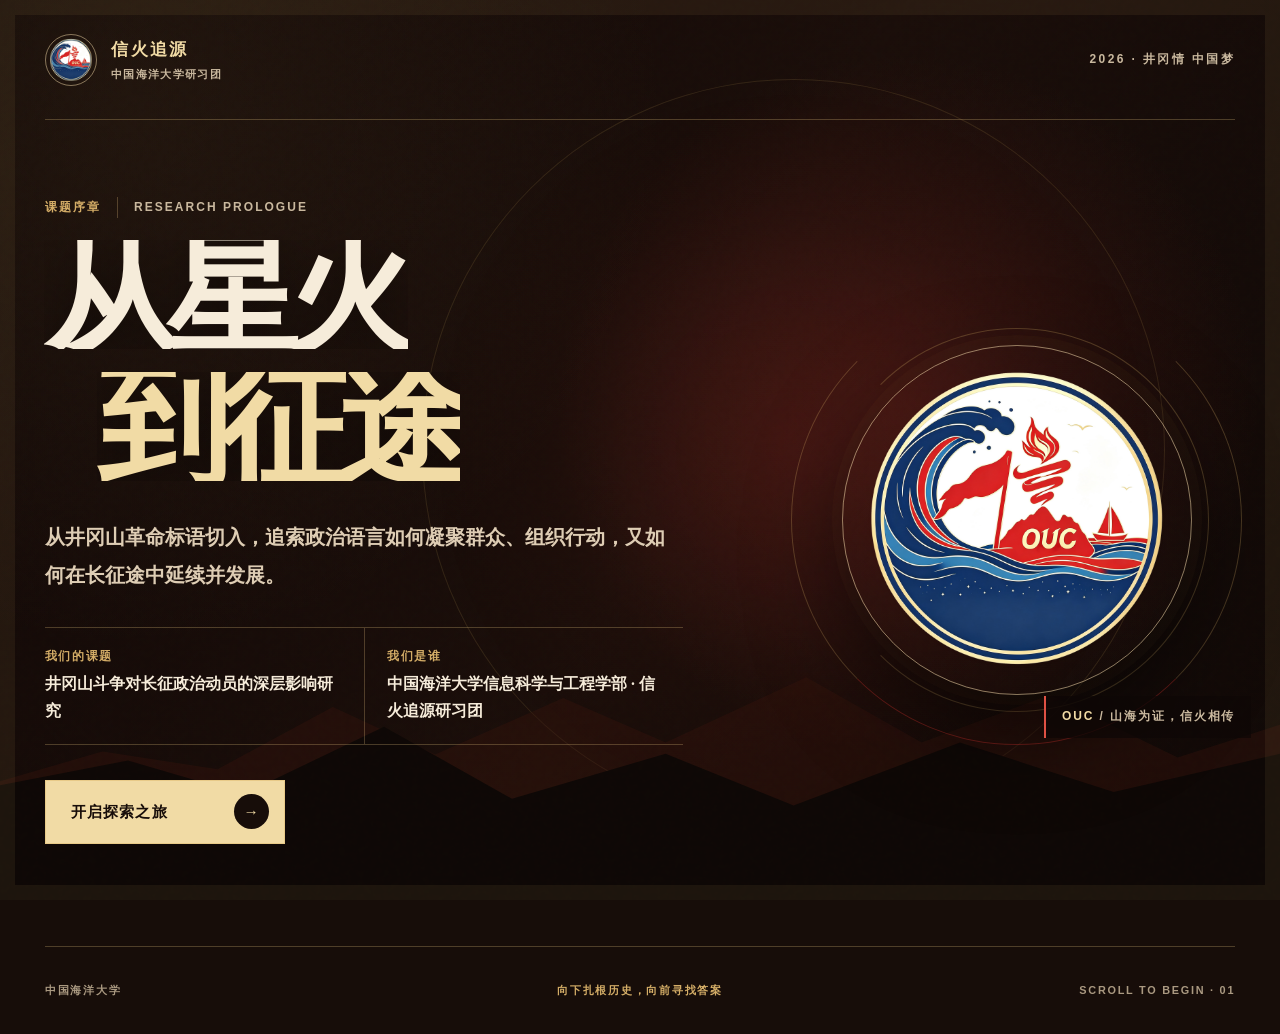
==== commit 538f8b45: "更新：新增多个页面模块，重构主页样式与脚本" ====
--- a/index.html
+++ b/index.html
@@ -3,583 +3,77 @@
 <head>
     <meta charset="UTF-8">
     <meta name="viewport" content="width=device-width, initial-scale=1.0">
-    <meta name="theme-color" content="#d5b78b">
-    <meta name="description" content="信火追源——从井冈山革命标语切入，研究井冈山斗争对长征政治动员的深层影响。">
+    <meta name="theme-color" content="#170d09">
+    <meta name="description" content="信火追源研习团——从井冈山革命标语切入，研究井冈山斗争对长征政治动员的深层影响。">
     <meta property="og:title" content="信火追源 · 从星火到征途">
-    <meta property="og:description" content="井冈山斗争对长征政治动员的深层影响研究">
-    <meta property="og:image" content="assets/archive-hero.svg">
+    <meta property="og:description" content="中国海洋大学“井冈情·中国梦”暑期社会实践课题">
+    <meta property="og:image" content="assets/team-emblem.png">
     <title>信火追源 · 从星火到征途</title>
     <link rel="icon" href="assets/favicon.svg" type="image/svg+xml">
-    <link rel="stylesheet" href="styles.css">
-    <link rel="stylesheet" href="archive.css">
+    <link rel="stylesheet" href="intro.css">
 </head>
 <body>
-    <a class="skip-link" href="#mainContent">跳到主要内容</a>
+    <a class="skip-link" href="#introMain">跳到课题介绍</a>
 
-    <svg class="svg-sprite" aria-hidden="true">
-        <symbol id="icon-search" viewBox="0 0 24 24">
-            <circle cx="11" cy="11" r="6.75"></circle>
-            <path d="m16 16 4.2 4.2"></path>
-        </symbol>
-        <symbol id="icon-menu" viewBox="0 0 24 24">
-            <path d="M4 6h16M4 12h16M4 18h16"></path>
-        </symbol>
-        <symbol id="icon-close" viewBox="0 0 24 24">
-            <path d="m5 5 14 14M19 5 5 19"></path>
-        </symbol>
-        <symbol id="icon-archive" viewBox="0 0 24 24">
-            <path d="M4 7.5h16v12H4zM3 4.5h18v3H3zM9 11.5h6"></path>
-        </symbol>
-        <symbol id="icon-decode" viewBox="0 0 24 24">
-            <circle cx="12" cy="12" r="7.5"></circle>
-            <path d="M12 4.5V2M12 22v-2.5M19.5 12H22M2 12h2.5M8.7 8.7l6.6 6.6M15.3 8.7l-6.6 6.6"></path>
-        </symbol>
-        <symbol id="icon-location" viewBox="0 0 24 24">
-            <path d="M12 21s6-5.4 6-11a6 6 0 1 0-12 0c0 5.6 6 11 6 11Z"></path>
-            <circle cx="12" cy="10" r="2"></circle>
-        </symbol>
-        <symbol id="icon-book" viewBox="0 0 24 24">
-            <path d="M3.5 5.5c3.6-1 6.5-.4 8.5 1.2v13c-2-1.6-4.9-2.2-8.5-1.2v-13ZM20.5 5.5c-3.6-1-6.5-.4-8.5 1.2v13c2-1.6 4.9-2.2 8.5-1.2v-13Z"></path>
-        </symbol>
-        <symbol id="icon-experience" viewBox="0 0 24 24">
-            <path d="M4 10.5 12 4l8 6.5V20H4v-9.5Z"></path>
-            <path d="M9.2 13.5h5.6M12 10.7v5.6"></path>
-        </symbol>
-        <symbol id="icon-arrow" viewBox="0 0 24 24">
-            <path d="M5 12h13M14 7l5 5-5 5"></path>
-        </symbol>
-        <symbol id="icon-ai" viewBox="0 0 24 24">
-            <path d="M7 4.5h10a3 3 0 0 1 3 3v7a3 3 0 0 1-3 3h-5.5L7 21v-3.5a3 3 0 0 1-3-3v-7a3 3 0 0 1 3-3Z"></path>
-            <path d="M8 12h1.5M14.5 12H16M12 2v2.5"></path>
-        </symbol>
-        <symbol id="icon-camera" viewBox="0 0 24 24">
-            <path d="M4 7.5h4l1.3-2h5.4l1.3 2h4v11H4z"></path>
-            <circle cx="12" cy="13" r="3.4"></circle>
-        </symbol>
-        <symbol id="icon-file" viewBox="0 0 24 24">
-            <path d="M6 3.5h8l4 4V21H6zM14 3.5v4h4M9 12h6M9 16h6"></path>
-        </symbol>
-        <symbol id="icon-route" viewBox="0 0 24 24">
-            <circle cx="5" cy="18" r="2"></circle>
-            <circle cx="19" cy="6" r="2"></circle>
-            <path d="M7 18c6 0 2-12 10-12"></path>
-        </symbol>
-        <symbol id="icon-bookmark" viewBox="0 0 24 24">
-            <path d="M7 4h10v17l-5-3-5 3z"></path>
-        </symbol>
-        <symbol id="icon-share" viewBox="0 0 24 24">
-            <circle cx="18" cy="5" r="2"></circle>
-            <circle cx="6" cy="12" r="2"></circle>
-            <circle cx="18" cy="19" r="2"></circle>
-            <path d="m8 11 8-5M8 13l8 5"></path>
-        </symbol>
-        <symbol id="icon-send" viewBox="0 0 24 24">
-            <path d="m3.5 4 17 8-17 8 3.5-8L3.5 4ZM7 12h13"></path>
-        </symbol>
-    </svg>
+    <div class="intro-scene" aria-hidden="true">
+        <div class="intro-glow"></div>
+        <div class="ridge ridge-back"></div>
+        <div class="ridge ridge-front"></div>
+        <div class="spark-field" id="sparkField"></div>
+        <div class="grain"></div>
+    </div>
 
-    <header class="site-header" id="siteHeader">
-        <div class="site-container nav-shell">
-            <a class="brand" href="#hero" aria-label="信火追源首页">
-                <span class="brand-name">信火追源</span>
-                <span class="brand-mark" aria-hidden="true"></span>
-            </a>
-
-            <nav class="main-nav" id="mainNav" aria-label="主导航">
-                <a class="nav-link is-active" href="#hero">首页</a>
-                <button class="nav-link nav-archive-link" type="button" data-open-archive>墙上星火</button>
-                <a class="nav-link" href="#slogan">星火解码</a>
-                <a class="nav-link" href="#footprint">星火寻访</a>
-                <a class="nav-link" href="#recommendations">星火研创</a>
-                <a class="nav-link" href="#experience">星火沉浸</a>
-            </nav>
-
-            <div class="nav-actions">
-                <button class="icon-button search-toggle" id="searchToggle" type="button"
-                        aria-label="打开站内检索" aria-expanded="false" aria-controls="searchPanel">
-                    <svg aria-hidden="true"><use href="#icon-search"></use></svg>
-                </button>
-                <button class="icon-button menu-toggle" id="menuToggle" type="button"
-                        aria-label="打开导航菜单" aria-expanded="false" aria-controls="mainNav">
-                    <svg aria-hidden="true"><use href="#icon-menu"></use></svg>
-                </button>
-            </div>
-        </div>
-
-        <form class="search-panel" id="searchPanel" role="search" hidden>
-            <div class="site-container search-panel-inner">
-                <div class="form-field">
-                    <label for="siteSearch">检索站内标语</label>
-                    <div class="search-field-row">
-                        <input id="siteSearch" name="query" type="search"
-                               placeholder="输入标语、时期或研究关键词" autocomplete="off">
-                        <button class="button button-primary" type="submit">
-                            <svg aria-hidden="true"><use href="#icon-search"></use></svg>
-                            开始检索
-                        </button>
-                    </div>
-                    <p class="field-helper" id="searchHelper">可检索首页标语选读；完整地点、年代与主题检索请进入数字档案库。</p>
-                    <p class="field-error" id="searchError" role="status" hidden></p>
-                </div>
-                <button class="icon-button search-close" id="searchClose" type="button" aria-label="关闭站内检索">
-                    <svg aria-hidden="true"><use href="#icon-close"></use></svg>
-                </button>
-            </div>
-        </form>
+    <header class="intro-header">
+        <a class="intro-brand" href="index.html" aria-label="信火追源序章">
+            <img src="assets/team-emblem.png" alt="">
+            <span>
+                <strong>信火追源</strong>
+                <small>中国海洋大学研习团</small>
+            </span>
+        </a>
+        <p>2026 · 井冈情 中国梦</p>
     </header>
 
-    <main id="mainContent">
-        <section class="hero paper-section" id="hero" aria-labelledby="heroTitle">
-            <div class="hero-manuscript" aria-hidden="true">考察札记　路线：茨坪—黄洋界—茅坪　档案号 JGS·1928</div>
-            <div class="site-container hero-layout">
-                <aside class="hero-collage reveal" aria-label="井冈山档案影像拼贴">
-                    <figure class="archive-photo photo-main">
-                        <img src="assets/archive-hero.svg" alt="井冈山革命根据地山峦与标语旧墙档案插画">
-                        <figcaption>井冈山 · 根据地山貌</figcaption>
-                    </figure>
-                    <figure class="archive-photo photo-small photo-site">
-                        <img src="assets/archive-hero.svg" alt="井冈山标语旧墙局部档案插画">
-                        <figcaption>旧址采录 01</figcaption>
-                    </figure>
-                    <figure class="archive-photo photo-small photo-wall">
-                        <img src="assets/archive-hero.svg" alt="革命标语墙体局部档案插画">
-                        <figcaption>墙面标语 02</figcaption>
-                    </figure>
-                    <span class="paper-clip" aria-hidden="true"></span>
-                    <span class="photo-note" aria-hidden="true">FIELD / 2025</span>
-                </aside>
+    <main class="intro-main" id="introMain">
+        <section class="intro-copy" aria-labelledby="introTitle">
+            <p class="intro-kicker"><span>课题序章</span> RESEARCH PROLOGUE</p>
+            <h1 id="introTitle">
+                <span>从星火</span>
+                <span>到征途</span>
+            </h1>
+            <p class="intro-lead">从井冈山革命标语切入，追索政治语言如何凝聚群众、组织行动，又如何在长征途中延续并发展。</p>
 
-                <div class="hero-copy reveal">
-                    <p class="eyebrow">星火启程 · 专题研究档案</p>
-                    <h1 class="hero-title" id="heroTitle">从星火到征途</h1>
-                    <span class="title-brush" aria-hidden="true"></span>
-                    <p class="hero-subtitle">井冈山斗争对长征政治动员的深层影响研究</p>
-                    <blockquote class="hero-quote">
-                        <p>“星星之火，可以燎原”</p>
-                        <cite>——毛泽东 · 井冈山斗争时期</cite>
-                    </blockquote>
-                    <div class="hero-actions">
-                        <button class="button button-primary" type="button" data-open-archive>
-                            进入数字档案库
-                            <svg aria-hidden="true"><use href="#icon-arrow"></use></svg>
-                        </button>
-                        <a class="text-link" href="#researchQuestions">
-                            查看研究问题
-                            <svg aria-hidden="true"><use href="#icon-arrow"></use></svg>
-                        </a>
-                    </div>
-                </div>
-
-                <aside class="hero-notes reveal" aria-label="研究手稿与档案批注">
-                    <div class="note-sheet">
-                        <span class="note-number">JGS / 01</span>
-                        <p>标语不仅是口号，也是组织群众、解释政策与凝聚信念的政治文本。</p>
-                        <span class="note-rule" aria-hidden="true"></span>
-                        <p class="hand-note">从墙面文字出发，追索一条跨越井冈山与长征的动员脉络。</p>
-                        <span class="seal seal-square" aria-hidden="true">信火<br>追源</span>
-                    </div>
-                    <figure class="note-photo">
-                        <img src="assets/archive-hero.svg" alt="井冈山标语档案旧墙局部插画">
-                        <figcaption>档案采样 / 墙体载体</figcaption>
-                    </figure>
-                </aside>
+            <div class="intro-meta">
+                <article>
+                    <span>我们的课题</span>
+                    <strong>井冈山斗争对长征政治动员的深层影响研究</strong>
+                </article>
+                <article>
+                    <span>我们是谁</span>
+                    <strong>中国海洋大学信息科学与工程学部 · 信火追源研习团</strong>
+                </article>
             </div>
 
-            <nav class="site-container portal-strip reveal" aria-label="五大核心栏目">
-                <button class="portal-item" type="button" data-open-archive>
-                    <span class="portal-icon"><svg aria-hidden="true"><use href="#icon-archive"></use></svg></span>
-                    <span class="portal-copy">
-                        <strong>墙上星火</strong>
-                        <small>标语数字档案</small>
-                    </span>
-                </button>
-                <a class="portal-item" href="#slogan">
-                    <span class="portal-icon"><svg aria-hidden="true"><use href="#icon-decode"></use></svg></span>
-                    <span class="portal-copy">
-                        <strong>星火解码</strong>
-                        <small>标语分析与 AI 共读</small>
-                    </span>
-                </a>
-                <a class="portal-item" href="#footprint">
-                    <span class="portal-icon"><svg aria-hidden="true"><use href="#icon-location"></use></svg></span>
-                    <span class="portal-copy">
-                        <strong>星火寻访</strong>
-                        <small>标语寻访与融媒传播</small>
-                    </span>
-                </a>
-                <a class="portal-item" href="#recommendations">
-                    <span class="portal-icon"><svg aria-hidden="true"><use href="#icon-book"></use></svg></span>
-                    <span class="portal-copy">
-                        <strong>星火研创</strong>
-                        <small>标语研究与学术成果</small>
-                    </span>
-                </a>
-                <a class="portal-item" href="#experience">
-                    <span class="portal-icon"><svg aria-hidden="true"><use href="#icon-experience"></use></svg></span>
-                    <span class="portal-copy">
-                        <strong>星火沉浸</strong>
-                        <small>互动与数字体验</small>
-                    </span>
-                </a>
-            </nav>
+            <a class="explore-button" id="exploreButton" href="home.html">
+                <span>开启探索之旅</span>
+                <i aria-hidden="true">→</i>
+            </a>
         </section>
 
-        <section class="overview paper-section" aria-label="首页研究概览">
-            <div class="site-container editorial-grid">
-                <article class="quote-panel reveal">
-                    <p class="panel-kicker">代表标语</p>
-                    <blockquote>
-                        <p>星星之火，<br>可以燎原</p>
-                        <cite>——毛泽东 · 井冈山斗争时期</cite>
-                    </blockquote>
-                    <img src="assets/archive-hero.svg" alt="井冈山山峦与标语旧墙淡色插画" loading="lazy">
-                    <span class="seal seal-small" aria-hidden="true">燎原</span>
-                </article>
-
-                <article class="questions-panel reveal" id="researchQuestions">
-                    <p class="panel-kicker">核心研究问题</p>
-                    <ol class="question-list">
-                        <li>
-                            <span>01</span>
-                            <p>井冈山时期标语如何开展政治动员？</p>
-                        </li>
-                        <li>
-                            <span>02</span>
-                            <p>这些经验如何影响长征时期的政治动员？</p>
-                        </li>
-                        <li>
-                            <span>03</span>
-                            <p>对当代具有怎样的启示与借鉴意义？</p>
-                        </li>
-                    </ol>
-                    <span class="paper-clip paper-clip-small" aria-hidden="true"></span>
-                </article>
-
-                <article class="news-panel reveal">
-                    <header class="panel-heading">
-                        <p class="panel-kicker">最新动态</p>
-                        <a href="#recommendations">更多 <svg aria-hidden="true"><use href="#icon-arrow"></use></svg></a>
-                    </header>
-                    <div class="news-list">
-                        <a class="news-item" href="#slogan">
-                            <img src="assets/archive-hero.svg" alt="革命标语旧墙档案插画缩略图" loading="lazy">
-                            <span>
-                                <small>新增标语档案</small>
-                                <strong>《红军不怕远征难》专题档案入库</strong>
-                                <time datetime="2025-05-18">2025-05-18</time>
-                            </span>
-                        </a>
-                        <a class="news-item" href="#footprint">
-                            <img src="assets/archive-hero.svg" alt="井冈山旧址寻访档案插画缩略图" loading="lazy">
-                            <span>
-                                <small>寻访手记</small>
-                                <strong>遂川标语：乡村壁书里的信念</strong>
-                                <time datetime="2025-05-12">2025-05-12</time>
-                            </span>
-                        </a>
-                        <a class="news-item" href="#recommendations">
-                            <img src="assets/archive-hero.svg" alt="井冈山研究札记档案插画缩略图" loading="lazy">
-                            <span>
-                                <small>研究札记</small>
-                                <strong>三湾改编的标语意义</strong>
-                                <time datetime="2025-05-05">2025-05-05</time>
-                            </span>
-                        </a>
-                    </div>
-                </article>
-            </div>
-        </section>
-
-        <section class="recommendations paper-section" id="recommendations" aria-labelledby="recommendationTitle">
-            <div class="site-container">
-                <header class="section-heading reveal">
-                    <div>
-                        <p class="eyebrow">编辑部选编 · 05 / 2025</p>
-                        <h2 id="recommendationTitle">最新推荐</h2>
-                    </div>
-                    <p>从新入库档案、深度解读到调研现场与互动成果，形成一份可连续阅读的研究目录。</p>
-                </header>
-
-                <div class="recommendation-grid">
-                    <article class="recommendation-card recommendation-feature reveal">
-                        <a class="recommendation-image" href="#slogan" aria-label="阅读最新档案：工农兵联合起来">
-                            <img src="assets/archive-hero.svg" alt="写有工农兵联合起来的革命标语旧墙插画" loading="lazy">
-                        </a>
-                        <div class="recommendation-body">
-                            <span class="archive-label">最新档案 · A-019</span>
-                            <h3><a href="#slogan">工农兵联合起来：一句标语里的组织逻辑</a></h3>
-                            <p>从文字位置、传播对象与政策语境入手，整理标语的基本档案信息。</p>
-                            <footer><span>茨坪 · 墙体档案</span><a href="#slogan">查看详情</a></footer>
-                        </div>
-                    </article>
-
-                    <article class="recommendation-card reveal">
-                        <a class="recommendation-image crop-mountain" href="#slogan" aria-label="阅读深度解读">
-                            <img src="assets/archive-hero.svg" alt="井冈山山地档案插画" loading="lazy">
-                        </a>
-                        <div class="recommendation-body">
-                            <span class="archive-label">深度解读</span>
-                            <h3><a href="#slogan">从“敢闯新路”看政治语言的行动指向</a></h3>
-                            <p>比较井冈山时期的表达方法与长征中的延续。</p>
-                            <footer><span>研究札记</span><a href="#slogan">查看详情</a></footer>
-                        </div>
-                    </article>
-
-                    <article class="recommendation-card reveal">
-                        <a class="recommendation-image crop-route" href="#footprint" aria-label="阅读寻访手记">
-                            <img src="assets/archive-hero.svg" alt="井冈山旧址与山地路线档案插画" loading="lazy">
-                        </a>
-                        <div class="recommendation-body">
-                            <span class="archive-label">寻访手记</span>
-                            <h3><a href="#footprint">横石村：在旧墙与口述之间核对一条线索</a></h3>
-                            <p>记录实地采样、村民访谈与史料互证的过程。</p>
-                            <footer><span>遂川县新江乡</span><a href="#footprint">查看详情</a></footer>
-                        </div>
-                    </article>
-
-                    <article class="recommendation-card reveal">
-                        <a class="recommendation-image crop-wall" href="#researchQuestions" aria-label="阅读阶段研究成果">
-                            <img src="assets/archive-hero.svg" alt="革命标语墙体档案插画" loading="lazy">
-                        </a>
-                        <div class="recommendation-body">
-                            <span class="archive-label">研究成果</span>
-                            <h3><a href="#researchQuestions">精神策源与道路自信：阶段研究提要</a></h3>
-                            <p>梳理政治动员经验由根据地走向长征的内在线索。</p>
-                            <footer><span>专题论文</span><a href="#researchQuestions">查看详情</a></footer>
-                        </div>
-                    </article>
-
-                    <article class="recommendation-card reveal" id="experience">
-                        <button class="recommendation-image crop-experience" type="button" data-open-ai aria-label="打开 AI 共读体验">
-                            <img src="assets/archive-hero.svg" alt="用于标语数字共读的档案插画" loading="lazy">
-                            <span class="image-action"><svg aria-hidden="true"><use href="#icon-ai"></use></svg>开始共读</span>
-                        </button>
-                        <div class="recommendation-body">
-                            <span class="archive-label">互动体验</span>
-                            <h3><button class="title-button" type="button" data-open-ai>AI 共读：比较两个时期的动员表达</button></h3>
-                            <p>从主题、对象、语言与组织策略四个角度辅助阅读。</p>
-                            <footer><span>预计 5 分钟</span><button type="button" data-open-ai>开始体验</button></footer>
-                        </div>
-                    </article>
-                </div>
-            </div>
-        </section>
-
-        <section class="slogan-section paper-section" id="slogan" aria-labelledby="sloganTitle">
-            <div class="site-container">
-                <header class="section-heading reveal">
-                    <div>
-                        <p class="eyebrow">墙上星火 · 标语选读</p>
-                        <h2 id="sloganTitle">政治动员的文字现场</h2>
-                    </div>
-                    <p>保留原有标语数据与时期筛选，并以档案摘录的方式呈现。完整资料可进入数字档案库检索。</p>
-                </header>
-
-                <div class="archive-toolbar reveal">
-                    <div class="filter-tabs" id="filterTabs" aria-label="按时期筛选标语">
-                        <button class="filter-tab is-active" type="button" data-filter="all" aria-pressed="true">全部标语</button>
-                        <button class="filter-tab" type="button" data-filter="jinggang" aria-pressed="false">井冈山时期</button>
-                        <button class="filter-tab" type="button" data-filter="changzheng" aria-pressed="false">长征时期</button>
-                    </div>
-                    <button class="text-link toolbar-link" type="button" data-open-archive>
-                        打开完整档案库
-                        <svg aria-hidden="true"><use href="#icon-arrow"></use></svg>
-                    </button>
-                </div>
-
-                <div class="slogan-grid" id="sloganGrid" aria-live="polite"></div>
-                <div class="empty-state" id="sloganEmpty" hidden>
-                    <svg aria-hidden="true"><use href="#icon-archive"></use></svg>
-                    <h3>未找到匹配标语</h3>
-                    <p>请更换关键词，或清除检索后查看全部首页选读。</p>
-                    <button class="button button-secondary" id="clearSearch" type="button">清除检索</button>
-                </div>
-            </div>
-        </section>
-
-        <section class="fieldwork paper-section" id="footprint" aria-labelledby="footprintTitle">
-            <div class="site-container fieldwork-layout">
-                <div class="route-board reveal">
-                    <header>
-                        <p class="eyebrow">FIELD NOTES / 调研路线</p>
-                        <h2 id="footprintTitle">从精神策源到征途探路</h2>
-                    </header>
-                    <svg class="route-map" viewBox="0 0 720 420" role="img" aria-labelledby="routeTitle routeDesc">
-                        <title id="routeTitle">信火追源调研路线图</title>
-                        <desc id="routeDesc">路线由井冈山革命博物馆出发，经过黄洋界、钟家祠、横石村，抵达吉州窑博物馆。</desc>
-                        <path class="map-contour contour-one" d="M40 108c85-74 132-42 203-67 77-27 121 30 203 12 91-20 145 21 229 7"></path>
-                        <path class="map-contour contour-two" d="M24 330c104-55 164-12 245-42 106-39 163 24 254-11 63-24 109-19 173 17"></path>
-                        <path class="route-path" d="M92 118C189 75 199 205 285 185S380 88 459 139s57 154 154 173"></path>
-                        <g class="route-stop">
-                            <circle cx="92" cy="118" r="9"></circle>
-                            <text x="54" y="88">井冈山革命博物馆</text>
-                            <text class="route-index" x="72" y="142">01</text>
-                        </g>
-                        <g class="route-stop">
-                            <circle cx="285" cy="185" r="9"></circle>
-                            <text x="245" y="225">黄洋界</text>
-                            <text class="route-index" x="297" y="178">02</text>
-                        </g>
-                        <g class="route-stop">
-                            <circle cx="459" cy="139" r="9"></circle>
-                            <text x="430" y="102">钟家祠</text>
-                            <text class="route-index" x="472" y="156">03</text>
-                        </g>
-                        <g class="route-stop">
-                            <circle cx="526" cy="248" r="9"></circle>
-                            <text x="482" y="285">横石村</text>
-                            <text class="route-index" x="539" y="240">04</text>
-                        </g>
-                        <g class="route-stop">
-                            <circle cx="613" cy="312" r="9"></circle>
-                            <text x="565" y="350">吉州窑博物馆</text>
-                            <text class="route-index" x="626" y="304">05</text>
-                        </g>
-                    </svg>
-                    <p class="route-caption">以现场拍摄、墙体测绘、口述访谈与馆藏资料核验组成一条可回溯的研究路线。</p>
-                </div>
-
-                <div class="timeline-board reveal">
-                    <p class="panel-kicker">阶段成果</p>
-                    <ol class="timeline">
-                        <li>
-                            <time datetime="1927">1927—1930</time>
-                            <h3>井冈山斗争 · 精神策源</h3>
-                            <p>搜集政治动员原始档案，梳理“农村包围城市”理论的形成脉络。</p>
-                        </li>
-                        <li>
-                            <time datetime="1934-08">1934.08</time>
-                            <h3>红六军团西征 · 长征探路</h3>
-                            <p>走访横石村与钟家祠，了解西征前的组织动员和战略准备。</p>
-                        </li>
-                        <li>
-                            <time datetime="1934-10">1934.10</time>
-                            <h3>中央红军出发 · 伟大远征</h3>
-                            <p>结合展陈与史料，把握战略背景、群众工作和物资筹备。</p>
-                        </li>
-                    </ol>
-                    <a class="button button-secondary" href="#recommendations">
-                        查看调研手记
-                        <svg aria-hidden="true"><use href="#icon-arrow"></use></svg>
-                    </a>
-                </div>
-            </div>
-        </section>
-
-        <section class="research-outcomes paper-section" aria-labelledby="outcomesTitle">
-            <div class="site-container outcomes-layout">
-                <header class="outcomes-heading reveal">
-                    <p class="eyebrow">RESEARCH ARCHIVE / 研究档案</p>
-                    <h2 id="outcomesTitle">让史料、现场与青年表达彼此印证</h2>
-                    <p>研究论文、系列微党课、调研札记与数字互动，共同构成专题项目的阶段成果。</p>
-                </header>
-                <div class="outcome-ledger reveal">
-                    <a href="#researchQuestions">
-                        <span>01 / 论文</span>
-                        <strong>精神策源与道路自信</strong>
-                        <svg aria-hidden="true"><use href="#icon-arrow"></use></svg>
-                    </a>
-                    <a href="#recommendations">
-                        <span>02 / 微党课</span>
-                        <strong>井冈山到长征：一条精神主线</strong>
-                        <svg aria-hidden="true"><use href="#icon-arrow"></use></svg>
-                    </a>
-                    <a href="#footprint">
-                        <span>03 / 札记</span>
-                        <strong>信火追源实践心得汇编</strong>
-                        <svg aria-hidden="true"><use href="#icon-arrow"></use></svg>
-                    </a>
-                    <button type="button" data-open-ai>
-                        <span>04 / 共读</span>
-                        <strong>打开研究批注侧栏</strong>
-                        <svg aria-hidden="true"><use href="#icon-arrow"></use></svg>
-                    </button>
-                </div>
-            </div>
-        </section>
+        <aside class="intro-emblem" aria-label="信火追源研习团队徽">
+            <div class="emblem-orbit orbit-one"></div>
+            <div class="emblem-orbit orbit-two"></div>
+            <img src="assets/team-emblem.png" alt="信火追源研习团队徽：海浪、火炬、山峦与帆船组成的圆形图案">
+            <p><span>OUC</span> / 山海为证，信火相传</p>
+        </aside>
     </main>
 
-    <footer class="site-footer">
-        <div class="site-container footer-main">
-            <div>
-                <p class="footer-brand">信火追源</p>
-                <p>信火追源研习团 · 中国海洋大学信息科学与工程学部</p>
-            </div>
-            <nav aria-label="页脚导航">
-                <a href="#hero">星火启程</a>
-                <button type="button" data-open-archive>墙上星火</button>
-                <a href="#slogan">星火解码</a>
-                <a href="#footprint">星火寻访</a>
-                <a href="#recommendations">星火研创</a>
-            </nav>
-        </div>
-        <div class="site-container footer-meta">
-            <p>从星火到征途 · 传承红色基因</p>
-            <p>© 2026 井冈情·中国梦课题实施</p>
-        </div>
+    <footer class="intro-footer">
+        <p>中国海洋大学</p>
+        <p>向下扎根历史，向前寻找答案</p>
+        <span aria-hidden="true">SCROLL TO BEGIN · 01</span>
     </footer>
 
-    <aside class="ai-reader" id="aiReader" aria-hidden="true" aria-labelledby="aiReaderTitle">
-        <div class="ai-reader-header">
-            <div>
-                <span class="archive-label">研究批注侧栏</span>
-                <h2 id="aiReaderTitle"><svg aria-hidden="true"><use href="#icon-ai"></use></svg>AI 共读</h2>
-            </div>
-            <button class="icon-button" id="aiClose" type="button" aria-label="关闭 AI 共读">
-                <svg aria-hidden="true"><use href="#icon-close"></use></svg>
-            </button>
-        </div>
-        <div class="ai-quick-prompts" aria-label="快速提问">
-            <button type="button" data-prompt="请讲解“星星之火，可以燎原”">讲解这条标语</button>
-            <button type="button" data-prompt="比较井冈山与长征时期的政治动员">比较两个时期</button>
-            <button type="button" data-prompt="推荐与支部建在连上相关的档案">推荐关联档案</button>
-        </div>
-        <div class="ai-messages" id="aiMessages" aria-live="polite">
-            <article class="message message-assistant">
-                <span>共读批注 01</span>
-                <p>可以从“传播对象、语言形式、组织策略、历史语境”四个角度开始阅读。请选择一个问题，或输入你的研究问题。</p>
-                <a href="#slogan">关联：标语选读</a>
-            </article>
-        </div>
-        <form class="ai-form" id="aiForm">
-            <label for="aiInput">写下你的研究问题</label>
-            <div>
-                <input id="aiInput" type="text" placeholder="例如：这条标语面向谁？" autocomplete="off">
-                <button type="submit" aria-label="发送问题">
-                    <svg aria-hidden="true"><use href="#icon-send"></use></svg>
-                </button>
-            </div>
-            <p>AI 生成内容仅供辅助阅读，请以史料和研究成果为准。</p>
-        </form>
-    </aside>
-    <button class="ai-tab" id="aiTab" type="button" aria-expanded="false" aria-controls="aiReader">
-        <svg aria-hidden="true"><use href="#icon-ai"></use></svg>
-        <span>AI 共读</span>
-    </button>
-
-    <div class="toast" id="toast" role="status" aria-live="polite" hidden></div>
-
-    <div class="archive-app" id="archiveApp" aria-hidden="true">
-        <header class="da-topbar">
-            <div class="da-container da-topbar-inner">
-                <button class="da-brand" id="archiveBrand" type="button" aria-label="返回标语数字档案库首页">
-                    <span class="da-brand-mark" aria-hidden="true"></span>
-                    <span>井冈山革命根据地标语数字档案</span>
-                </button>
-                <nav class="da-nav" id="archiveNav" aria-label="标语数字档案库导航">
-                    <button class="da-nav-button is-active" type="button" data-da-route="home">首页</button>
-                    <button class="da-nav-button" type="button" data-da-route="categories">分类总览</button>
-                    <button class="da-nav-button" type="button" data-da-route="detail">标语档案</button>
-                    <button class="da-nav-button" type="button" data-da-route="timeline">时间线索</button>
-                    <button class="da-nav-button" type="button" data-main-target="footprint">调研过程</button>
-                </nav>
-                <button class="da-close" id="archiveClose" type="button" aria-label="返回信火追源首页">← 返回信火追源</button>
-            </div>
-        </header>
-        <main id="archiveContent"></main>
-    </div>
-
-    <script src="script.js"></script>
-    <script src="archive.js"></script>
+    <script src="intro.js"></script>
 </body>
 </html>
--- a/intro.css
+++ b/intro.css
@@ -0,0 +1,576 @@
+:root {
+    --night: #170d09;
+    --night-deep: #0e0806;
+    --ember: #bd302b;
+    --ember-bright: #df5144;
+    --gold: #d4ad67;
+    --gold-light: #f1dba5;
+    --ivory: #f6ecda;
+    --muted: #c9b89e;
+    --line: rgba(226, 192, 126, 0.28);
+    --serif: "Noto Serif SC", "Source Han Serif SC", "Songti SC", "STSong", serif;
+    --sans: "Noto Sans SC", "Microsoft YaHei", "PingFang SC", sans-serif;
+}
+
+*,
+*::before,
+*::after {
+    box-sizing: border-box;
+}
+
+html {
+    background: var(--night-deep);
+}
+
+body {
+    min-width: 320px;
+    min-height: 100dvh;
+    margin: 0;
+    overflow-x: hidden;
+    color: var(--ivory);
+    background: var(--night);
+    font-family: var(--serif);
+    font-size: 17px;
+    font-weight: 600;
+    line-height: 1.8;
+    transition: opacity 650ms ease, transform 650ms cubic-bezier(0.16, 1, 0.3, 1);
+}
+
+body.is-leaving {
+    opacity: 0;
+    transform: scale(1.018);
+}
+
+body::after {
+    position: fixed;
+    z-index: 4;
+    inset: 0;
+    border: clamp(8px, 1.2vw, 18px) solid rgba(215, 178, 105, 0.08);
+    pointer-events: none;
+    content: "";
+}
+
+a {
+    color: inherit;
+    text-decoration: none;
+}
+
+button:focus-visible,
+a:focus-visible {
+    outline: 2px solid var(--gold-light);
+    outline-offset: 5px;
+}
+
+.skip-link {
+    position: fixed;
+    z-index: 20;
+    top: 1rem;
+    left: 1rem;
+    padding: 0.6rem 1rem;
+    color: var(--night);
+    background: var(--gold-light);
+    transform: translateY(-180%);
+    transition: transform 180ms ease;
+}
+
+.skip-link:focus {
+    transform: translateY(0);
+}
+
+.intro-scene,
+.intro-glow,
+.grain,
+.ridge,
+.spark-field {
+    position: fixed;
+    inset: 0;
+    pointer-events: none;
+}
+
+.intro-scene {
+    z-index: 0;
+    overflow: hidden;
+    background:
+        radial-gradient(circle at 71% 45%, rgba(188, 48, 43, 0.19), transparent 22rem),
+        radial-gradient(circle at 10% 12%, rgba(210, 169, 96, 0.07), transparent 34rem),
+        linear-gradient(115deg, #120907 0%, #1a0e0a 53%, #100907 100%);
+}
+
+.intro-glow {
+    width: min(58vw, 52rem);
+    height: min(58vw, 52rem);
+    margin: auto 9vw auto auto;
+    border: 1px solid rgba(225, 184, 101, 0.13);
+    border-radius: 50%;
+    background: radial-gradient(circle, rgba(196, 53, 43, 0.14), rgba(196, 53, 43, 0.02) 48%, transparent 70%);
+    animation: glow-breathe 6s ease-in-out infinite alternate;
+}
+
+.ridge {
+    top: auto;
+    clip-path: polygon(0 60%, 8% 50%, 17% 56%, 26% 35%, 34% 51%, 44% 32%, 52% 47%, 63% 25%, 72% 47%, 82% 31%, 92% 52%, 100% 41%, 100% 100%, 0 100%);
+    transform-origin: bottom;
+}
+
+.ridge-back {
+    height: 33vh;
+    opacity: 0.42;
+    background: #35140e;
+    animation: ridge-arrive 1.7s cubic-bezier(0.16, 1, 0.3, 1) both;
+}
+
+.ridge-front {
+    height: 25vh;
+    background: #0e0806;
+    clip-path: polygon(0 49%, 10% 38%, 19% 53%, 30% 23%, 40% 55%, 52% 35%, 62% 58%, 75% 30%, 87% 52%, 100% 35%, 100% 100%, 0 100%);
+    animation: ridge-arrive 1.35s 120ms cubic-bezier(0.16, 1, 0.3, 1) both;
+}
+
+.grain {
+    opacity: 0.09;
+    background-image: url("data:image/svg+xml,%3Csvg viewBox='0 0 180 180' xmlns='http://www.w3.org/2000/svg'%3E%3Cfilter id='n'%3E%3CfeTurbulence type='fractalNoise' baseFrequency='.82' numOctaves='3' stitchTiles='stitch'/%3E%3C/filter%3E%3Crect width='100%25' height='100%25' filter='url(%23n)' opacity='.7'/%3E%3C/svg%3E");
+    mix-blend-mode: soft-light;
+}
+
+.spark {
+    position: absolute;
+    bottom: -2rem;
+    width: var(--size);
+    height: var(--size);
+    border-radius: 50%;
+    opacity: 0;
+    background: var(--gold-light);
+    box-shadow: 0 0 12px rgba(239, 193, 100, 0.7);
+    animation: spark-rise var(--duration) var(--delay) linear infinite;
+}
+
+.intro-header,
+.intro-main,
+.intro-footer {
+    position: relative;
+    z-index: 5;
+    width: min(1440px, calc(100% - clamp(2rem, 7vw, 8rem)));
+    margin-inline: auto;
+}
+
+.intro-header {
+    display: flex;
+    min-height: 7.5rem;
+    align-items: center;
+    justify-content: space-between;
+    gap: 2rem;
+    border-bottom: 1px solid var(--line);
+    font-family: var(--sans);
+}
+
+.intro-header > p {
+    margin: 0;
+    color: var(--muted);
+    font-size: 0.75rem;
+    font-weight: 700;
+    letter-spacing: 0.2em;
+}
+
+.intro-brand {
+    display: inline-flex;
+    align-items: center;
+    gap: 0.9rem;
+}
+
+.intro-brand img {
+    width: 3.25rem;
+    height: 3.25rem;
+    border: 1px solid rgba(235, 211, 163, 0.52);
+    border-radius: 50%;
+    object-fit: cover;
+}
+
+.intro-brand span {
+    display: grid;
+}
+
+.intro-brand strong {
+    color: var(--gold-light);
+    font-size: 1.05rem;
+    letter-spacing: 0.14em;
+}
+
+.intro-brand small {
+    color: var(--muted);
+    font-size: 0.68rem;
+    letter-spacing: 0.12em;
+}
+
+.intro-main {
+    display: grid;
+    min-height: calc(100dvh - 13rem);
+    grid-template-columns: minmax(0, 1.05fr) minmax(21rem, 0.72fr);
+    gap: clamp(3rem, 9vw, 10rem);
+    align-items: center;
+    padding: clamp(3.5rem, 6vw, 6rem) 0 clamp(4rem, 8vw, 7rem);
+}
+
+.intro-copy {
+    max-width: 52rem;
+}
+
+.intro-kicker {
+    display: flex;
+    align-items: center;
+    gap: 1rem;
+    margin: 0 0 1.4rem;
+    color: var(--muted);
+    font-family: var(--sans);
+    font-size: 0.75rem;
+    letter-spacing: 0.17em;
+    animation: text-arrive 900ms 150ms both;
+}
+
+.intro-kicker span {
+    padding-right: 1rem;
+    border-right: 1px solid var(--line);
+    color: var(--gold);
+    font-weight: 800;
+}
+
+.intro-copy h1 {
+    margin: 0;
+    color: var(--ivory);
+    font-size: clamp(4.6rem, 10.3vw, 9.6rem);
+    font-weight: 900;
+    letter-spacing: -0.085em;
+    line-height: 0.82;
+    text-shadow: 0 12px 50px rgba(0, 0, 0, 0.42);
+}
+
+.intro-copy h1 span {
+    display: block;
+    width: max-content;
+    animation: title-arrive 1.15s cubic-bezier(0.16, 1, 0.3, 1) both;
+}
+
+.intro-copy h1 span:last-child {
+    margin-top: 0.18em;
+    margin-left: 0.4em;
+    color: var(--gold-light);
+    animation-delay: 100ms;
+}
+
+.intro-lead {
+    max-width: 41rem;
+    margin: 2.3rem 0 2rem;
+    color: #decdb4;
+    font-size: clamp(1.05rem, 1.55vw, 1.28rem);
+    font-weight: 600;
+    line-height: 1.95;
+    text-wrap: pretty;
+    animation: text-arrive 900ms 350ms both;
+}
+
+.intro-meta {
+    display: grid;
+    max-width: 46rem;
+    grid-template-columns: 1fr 1fr;
+    gap: 0;
+    margin-bottom: 2.2rem;
+    border-block: 1px solid var(--line);
+    animation: text-arrive 900ms 470ms both;
+}
+
+.intro-meta article {
+    padding: 1.15rem 1.4rem 1.2rem 0;
+}
+
+.intro-meta article + article {
+    padding-left: 1.4rem;
+    border-left: 1px solid var(--line);
+}
+
+.intro-meta span,
+.intro-meta strong {
+    display: block;
+}
+
+.intro-meta span {
+    margin-bottom: 0.25rem;
+    color: var(--gold);
+    font-family: var(--sans);
+    font-size: 0.72rem;
+    font-weight: 800;
+    letter-spacing: 0.14em;
+}
+
+.intro-meta strong {
+    color: var(--ivory);
+    font-size: 0.98rem;
+    line-height: 1.7;
+}
+
+.explore-button {
+    display: inline-flex;
+    min-width: 15rem;
+    min-height: 3.8rem;
+    align-items: center;
+    justify-content: space-between;
+    gap: 2.5rem;
+    padding: 0.85rem 0.9rem 0.85rem 1.55rem;
+    border: 1px solid rgba(228, 192, 119, 0.62);
+    color: var(--night);
+    background: var(--gold-light);
+    font-family: var(--sans);
+    font-size: 0.95rem;
+    font-weight: 900;
+    letter-spacing: 0.08em;
+    animation: text-arrive 900ms 580ms both;
+    transition: color 260ms ease, background 260ms ease, transform 260ms ease;
+}
+
+.explore-button i {
+    display: grid;
+    width: 2.2rem;
+    height: 2.2rem;
+    place-items: center;
+    border-radius: 50%;
+    color: var(--gold-light);
+    background: var(--night);
+    font-style: normal;
+    transition: transform 260ms ease;
+}
+
+.explore-button:hover {
+    color: var(--ivory);
+    background: var(--ember);
+    transform: translateY(-3px);
+}
+
+.explore-button:hover i {
+    transform: translateX(3px);
+}
+
+.explore-button:active {
+    transform: translateY(0);
+}
+
+.intro-emblem {
+    position: relative;
+    display: grid;
+    min-height: 35rem;
+    place-items: center;
+    animation: emblem-arrive 1.25s 260ms cubic-bezier(0.16, 1, 0.3, 1) both;
+}
+
+.intro-emblem::before {
+    position: absolute;
+    width: 68%;
+    aspect-ratio: 1;
+    border-radius: 50%;
+    content: "";
+    background: radial-gradient(circle, rgba(205, 52, 45, 0.2), transparent 68%);
+    filter: blur(9px);
+}
+
+.intro-emblem img {
+    position: relative;
+    z-index: 2;
+    width: min(80%, 27rem);
+    border: 1px solid rgba(239, 216, 168, 0.55);
+    border-radius: 50%;
+    object-fit: cover;
+    box-shadow:
+        0 35px 90px rgba(0, 0, 0, 0.54),
+        0 0 0 10px rgba(216, 174, 94, 0.035);
+}
+
+.emblem-orbit {
+    position: absolute;
+    border: 1px solid rgba(222, 184, 109, 0.27);
+    border-radius: 50%;
+}
+
+.orbit-one {
+    width: 88%;
+    aspect-ratio: 1;
+    border-left-color: transparent;
+    animation: orbit-turn 20s linear infinite;
+}
+
+.orbit-two {
+    width: 103%;
+    aspect-ratio: 1;
+    border-top-color: transparent;
+    border-bottom-color: rgba(193, 48, 43, 0.45);
+    animation: orbit-turn 28s linear infinite reverse;
+}
+
+.intro-emblem p {
+    position: absolute;
+    z-index: 3;
+    right: -1rem;
+    bottom: 11%;
+    margin: 0;
+    padding: 0.65rem 1rem;
+    border-left: 2px solid var(--ember-bright);
+    color: var(--muted);
+    background: rgba(14, 8, 6, 0.72);
+    font-family: var(--sans);
+    font-size: 0.75rem;
+    letter-spacing: 0.16em;
+    backdrop-filter: blur(10px);
+}
+
+.intro-emblem p span {
+    color: var(--gold-light);
+    font-weight: 900;
+}
+
+.intro-footer {
+    display: grid;
+    min-height: 5.5rem;
+    grid-template-columns: 1fr auto 1fr;
+    gap: 2rem;
+    align-items: center;
+    border-top: 1px solid var(--line);
+    color: #aa9981;
+    font-family: var(--sans);
+    font-size: 0.68rem;
+    letter-spacing: 0.16em;
+}
+
+.intro-footer p {
+    margin: 0;
+}
+
+.intro-footer p:nth-child(2) {
+    color: var(--gold);
+}
+
+.intro-footer span {
+    justify-self: end;
+}
+
+@keyframes title-arrive {
+    from { opacity: 0; transform: translateY(48px); clip-path: inset(100% 0 0); }
+    to { opacity: 1; transform: translateY(0); clip-path: inset(0); }
+}
+
+@keyframes text-arrive {
+    from { opacity: 0; transform: translateY(20px); }
+    to { opacity: 1; transform: translateY(0); }
+}
+
+@keyframes emblem-arrive {
+    from { opacity: 0; transform: translateX(50px) scale(0.92); }
+    to { opacity: 1; transform: translateX(0) scale(1); }
+}
+
+@keyframes ridge-arrive {
+    from { transform: scaleY(0.2) translateY(40%); }
+    to { transform: scaleY(1) translateY(0); }
+}
+
+@keyframes glow-breathe {
+    from { opacity: 0.55; transform: scale(0.95); }
+    to { opacity: 1; transform: scale(1.04); }
+}
+
+@keyframes orbit-turn {
+    to { transform: rotate(360deg); }
+}
+
+@keyframes spark-rise {
+    0% { opacity: 0; transform: translate3d(0, 0, 0) scale(0.4); }
+    12% { opacity: 0.72; }
+    85% { opacity: 0.38; }
+    100% { opacity: 0; transform: translate3d(var(--drift), -108vh, 0) scale(1); }
+}
+
+@media (max-width: 940px) {
+    .intro-main {
+        grid-template-columns: 1fr;
+        gap: 1rem;
+    }
+
+    .intro-copy {
+        position: relative;
+        z-index: 4;
+    }
+
+    .intro-emblem {
+        position: absolute;
+        z-index: -1;
+        top: 9rem;
+        right: -7rem;
+        width: 24rem;
+        min-height: 24rem;
+        opacity: 0.14;
+    }
+
+    .intro-emblem p {
+        display: none;
+    }
+}
+
+@media (max-width: 620px) {
+    body {
+        font-size: 16px;
+    }
+
+    .intro-header {
+        min-height: 6.3rem;
+    }
+
+    .intro-header > p,
+    .intro-footer span {
+        display: none;
+    }
+
+    .intro-main {
+        min-height: calc(100dvh - 11.8rem);
+        padding-block: 3rem 4rem;
+    }
+
+    .intro-emblem {
+        top: 10.5rem;
+        right: -8rem;
+        width: 22rem;
+        min-height: 22rem;
+        opacity: 0.12;
+    }
+
+    .intro-copy h1 {
+        font-size: clamp(4rem, 22vw, 6.5rem);
+    }
+
+    .intro-copy h1 span:last-child {
+        margin-left: 0.12em;
+    }
+
+    .intro-meta {
+        grid-template-columns: 1fr;
+    }
+
+    .intro-meta article + article {
+        padding-left: 0;
+        border-top: 1px solid var(--line);
+        border-left: 0;
+    }
+
+    .intro-footer {
+        grid-template-columns: 1fr auto;
+    }
+}
+
+@media (prefers-reduced-motion: reduce) {
+    *,
+    *::before,
+    *::after {
+        scroll-behavior: auto !important;
+        animation-duration: 1ms !important;
+        animation-iteration-count: 1 !important;
+        transition-duration: 1ms !important;
+    }
+
+    .spark-field {
+        display: none;
+    }
+}
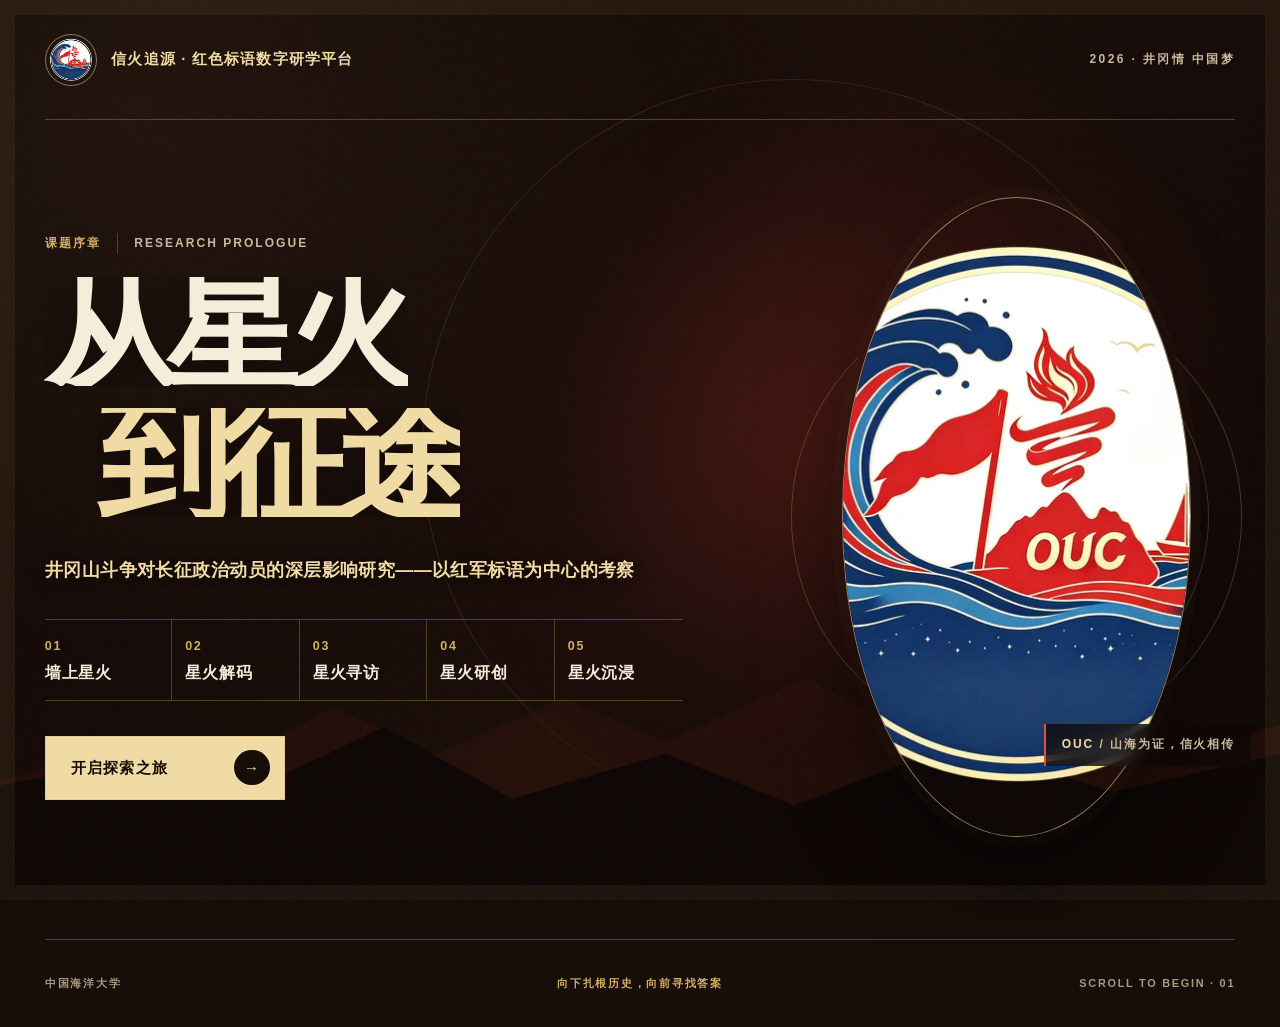
==== commit 54867501: "全面重构：入口页、墙上星火档案系统、首页导览与API密钥保护 - index.html/intro.css: 首页五大栏目改为可点击链接导航，大图标修复变形风险，导航文字加大加粗 - archive." ====
--- a/index.html
+++ b/index.html
@@ -10,7 +10,9 @@
     <meta property="og:image" content="assets/team-emblem.png">
     <title>信火追源 · 从星火到征途</title>
     <link rel="icon" href="assets/favicon.svg" type="image/svg+xml">
+    <link rel="preload" href="assets/team-emblem.webp" as="image" type="image/webp" fetchpriority="high">
     <link rel="stylesheet" href="intro.css">
+    <link rel="stylesheet" href="page-transitions.css">
 </head>
 <body>
     <a class="skip-link" href="#introMain">跳到课题介绍</a>
@@ -25,11 +27,8 @@
 
     <header class="intro-header">
         <a class="intro-brand" href="index.html" aria-label="信火追源序章">
-            <img src="assets/team-emblem.png" alt="">
-            <span>
-                <strong>信火追源</strong>
-                <small>中国海洋大学研习团</small>
-            </span>
+            <img src="assets/team-emblem-mark.webp" width="192" height="192" decoding="async" alt="">
+            <strong>信火追源 · 红色标语数字研学平台</strong>
         </a>
         <p>2026 · 井冈情 中国梦</p>
     </header>
@@ -41,18 +40,15 @@
                 <span>从星火</span>
                 <span>到征途</span>
             </h1>
-            <p class="intro-lead">从井冈山革命标语切入，追索政治语言如何凝聚群众、组织行动，又如何在长征途中延续并发展。</p>
+            <p class="intro-lead">井冈山斗争对长征政治动员的深层影响研究——以红军标语为中心的考察</p>
 
-            <div class="intro-meta">
-                <article>
-                    <span>我们的课题</span>
-                    <strong>井冈山斗争对长征政治动员的深层影响研究</strong>
-                </article>
-                <article>
-                    <span>我们是谁</span>
-                    <strong>中国海洋大学信息科学与工程学部 · 信火追源研习团</strong>
-                </article>
-            </div>
+            <nav class="intro-meta" aria-label="五大核心栏目">
+                <a href="archive.html"><span>01</span><strong>墙上星火</strong></a>
+                <a href="decode.html"><span>02</span><strong>星火解码</strong></a>
+                <a href="fieldwork.html"><span>03</span><strong>星火寻访</strong></a>
+                <a href="research.html"><span>04</span><strong>星火研创</strong></a>
+                <a href="experience.html"><span>05</span><strong>星火沉浸</strong></a>
+            </nav>
 
             <a class="explore-button" id="exploreButton" href="home.html">
                 <span>开启探索之旅</span>
@@ -63,7 +59,7 @@
         <aside class="intro-emblem" aria-label="信火追源研习团队徽">
             <div class="emblem-orbit orbit-one"></div>
             <div class="emblem-orbit orbit-two"></div>
-            <img src="assets/team-emblem.png" alt="信火追源研习团队徽：海浪、火炬、山峦与帆船组成的圆形图案">
+            <img src="assets/team-emblem.webp" width="640" height="640" fetchpriority="high" decoding="async" alt="信火追源研习团队徽：海浪、火炬、山峦与帆船组成的圆形图案">
             <p><span>OUC</span> / 山海为证，信火相传</p>
         </aside>
     </main>
@@ -74,6 +70,7 @@
         <span aria-hidden="true">SCROLL TO BEGIN · 01</span>
     </footer>
 
+    <script src="navigation.js"></script>
     <script src="intro.js"></script>
 </body>
 </html>
--- a/intro.css
+++ b/intro.css
@@ -33,12 +33,6 @@
     font-size: 17px;
     font-weight: 600;
     line-height: 1.8;
-    transition: opacity 650ms ease, transform 650ms cubic-bezier(0.16, 1, 0.3, 1);
-}
-
-body.is-leaving {
-    opacity: 0;
-    transform: scale(1.018);
 }
 
 body::after {
@@ -185,20 +179,12 @@
     object-fit: cover;
 }
 
-.intro-brand span {
-    display: grid;
-}
-
 .intro-brand strong {
     color: var(--gold-light);
-    font-size: 1.05rem;
-    letter-spacing: 0.14em;
-}
-
-.intro-brand small {
-    color: var(--muted);
-    font-size: 0.68rem;
-    letter-spacing: 0.12em;
+    font-size: clamp(0.8rem, 1.15vw, 1.02rem);
+    letter-spacing: 0.08em;
+    line-height: 1.3;
+    white-space: nowrap;
 }
 
 .intro-main {
@@ -257,33 +243,51 @@
 }
 
 .intro-lead {
-    max-width: 41rem;
+    max-width: 49rem;
     margin: 2.3rem 0 2rem;
-    color: #decdb4;
-    font-size: clamp(1.05rem, 1.55vw, 1.28rem);
-    font-weight: 600;
-    line-height: 1.95;
+    color: var(--gold-light);
+    font-family: var(--sans);
+    font-size: clamp(1rem, 1.4vw, 1.2rem);
+    font-weight: 700;
+    letter-spacing: 0.025em;
+    line-height: 1.85;
     text-wrap: pretty;
+    text-shadow: 0 2px 18px rgba(14, 8, 6, 0.88);
     animation: text-arrive 900ms 350ms both;
 }
 
 .intro-meta {
     display: grid;
-    max-width: 46rem;
-    grid-template-columns: 1fr 1fr;
+    width: min(52rem, 100%);
+    grid-template-columns: repeat(5, minmax(0, 1fr));
     gap: 0;
     margin-bottom: 2.2rem;
     border-block: 1px solid var(--line);
     animation: text-arrive 900ms 470ms both;
 }
 
-.intro-meta article {
-    padding: 1.15rem 1.4rem 1.2rem 0;
-}
-
-.intro-meta article + article {
-    padding-left: 1.4rem;
-    border-left: 1px solid var(--line);
+.intro-meta a {
+    min-width: 0;
+    padding: 0.95rem 0.8rem 1rem;
+    border-right: 1px solid var(--line);
+    transition: color 220ms ease, background-color 220ms ease;
+}
+
+.intro-meta a:first-child {
+    padding-left: 0;
+}
+
+.intro-meta a:last-child {
+    border-right: 0;
+}
+
+.intro-meta a:hover {
+    color: var(--gold-light);
+    background: rgba(212, 173, 103, 0.06);
+}
+
+.intro-meta a:active {
+    background: rgba(212, 173, 103, 0.12);
 }
 
 .intro-meta span,
@@ -295,15 +299,18 @@
     margin-bottom: 0.25rem;
     color: var(--gold);
     font-family: var(--sans);
-    font-size: 0.72rem;
+    font-size: 0.78rem;
     font-weight: 800;
     letter-spacing: 0.14em;
 }
 
 .intro-meta strong {
     color: var(--ivory);
-    font-size: 0.98rem;
-    line-height: 1.7;
+    font-size: clamp(0.96rem, 1.25vw, 1.18rem);
+    font-weight: 900;
+    letter-spacing: 0.05em;
+    line-height: 1.4;
+    white-space: nowrap;
 }
 
 .explore-button {
@@ -503,6 +510,7 @@
         width: 24rem;
         min-height: 24rem;
         opacity: 0.14;
+        animation: none;
     }
 
     .intro-emblem p {
@@ -516,7 +524,22 @@
     }
 
     .intro-header {
+        width: calc(100% - 2rem);
         min-height: 6.3rem;
+    }
+
+    .intro-brand {
+        gap: 0.65rem;
+    }
+
+    .intro-brand img {
+        width: 2.65rem;
+        height: 2.65rem;
+    }
+
+    .intro-brand strong {
+        font-size: clamp(0.68rem, 3vw, 0.78rem);
+        letter-spacing: 0.035em;
     }
 
     .intro-header > p,
@@ -530,11 +553,11 @@
     }
 
     .intro-emblem {
-        top: 10.5rem;
-        right: -8rem;
+        top: 11.5rem;
+        right: -10rem;
         width: 22rem;
         min-height: 22rem;
-        opacity: 0.12;
+        opacity: 0.07;
     }
 
     .intro-copy h1 {
@@ -545,14 +568,35 @@
         margin-left: 0.12em;
     }
 
+    .intro-lead {
+        max-width: calc(100% - 1rem);
+        margin-block: 2rem 1.55rem;
+        font-size: clamp(0.9rem, 4.1vw, 1rem);
+        line-height: 1.85;
+        overflow-wrap: anywhere;
+    }
+
     .intro-meta {
-        grid-template-columns: 1fr;
-    }
-
-    .intro-meta article + article {
-        padding-left: 0;
+        grid-template-columns: repeat(2, minmax(0, 1fr));
+    }
+
+    .intro-meta a {
+        border-bottom: 1px solid var(--line);
+        padding: 0.72rem 0.65rem;
+    }
+
+    .intro-meta a:nth-child(2n) {
+        border-right: 0;
+    }
+
+    .intro-meta a:nth-last-child(-n + 2) {
+        border-bottom: 0;
+    }
+
+    .intro-meta a:last-child {
+        grid-column: 1 / -1;
         border-top: 1px solid var(--line);
-        border-left: 0;
+        text-align: center;
     }
 
     .intro-footer {
--- a/page-transitions.css
+++ b/page-transitions.css
@@ -0,0 +1,94 @@
+/*
+ * Fast same-origin page changes.
+ * Supporting browsers use the native cross-document View Transition API;
+ * other browsers simply navigate immediately without an artificial delay.
+ */
+@view-transition {
+    navigation: auto;
+}
+
+::view-transition-old(root) {
+    animation: page-out 140ms ease-out both;
+}
+
+::view-transition-new(root) {
+    animation: page-in 220ms cubic-bezier(0.16, 1, 0.3, 1) both;
+}
+
+@keyframes page-out {
+    to {
+        opacity: 0.72;
+        transform: translateY(-3px);
+    }
+}
+
+@keyframes page-in {
+    from {
+        opacity: 0;
+        transform: translateY(5px);
+    }
+}
+
+/* Avoid laying out and painting long, off-screen sections during first render. */
+main > section:not(:first-child) {
+    content-visibility: auto;
+    contain-intrinsic-size: auto 760px;
+}
+
+.entry-return {
+    position: fixed;
+    z-index: 95;
+    bottom: 0.75rem;
+    left: 0.75rem;
+    display: inline-flex;
+    min-height: 2rem;
+    align-items: center;
+    border: 1px solid rgba(101, 21, 25, 0.34);
+    padding: 0.3rem 0.55rem;
+    color: #651519;
+    background: rgba(255, 244, 223, 0.9);
+    box-shadow: 0 4px 14px rgba(67, 42, 25, 0.09);
+    font-family: "Noto Sans SC", "Microsoft YaHei", "PingFang SC", sans-serif;
+    font-size: 0.64rem;
+    font-weight: 800;
+    letter-spacing: 0.04em;
+    line-height: 1;
+    transition: color 180ms ease, background-color 180ms ease, transform 180ms ease;
+}
+
+.entry-return:hover {
+    color: #fff7e8;
+    background: #651519;
+    transform: translateY(-2px);
+}
+
+@media (max-width: 760px) {
+    body::before,
+    .grain {
+        /* Fixed procedural noise is expensive to repaint while mobile pages scroll. */
+        display: none;
+    }
+
+    .channel-header,
+    .da-topbar,
+    .intro-emblem p {
+        -webkit-backdrop-filter: none;
+        backdrop-filter: none;
+    }
+
+    .archive-app {
+        background-attachment: scroll;
+    }
+
+    .entry-return {
+        bottom: 0.6rem;
+        left: 0.6rem;
+    }
+}
+
+@media (prefers-reduced-motion: reduce) {
+    ::view-transition-old(root),
+    ::view-transition-new(root) {
+        animation-duration: 1ms;
+    }
+}
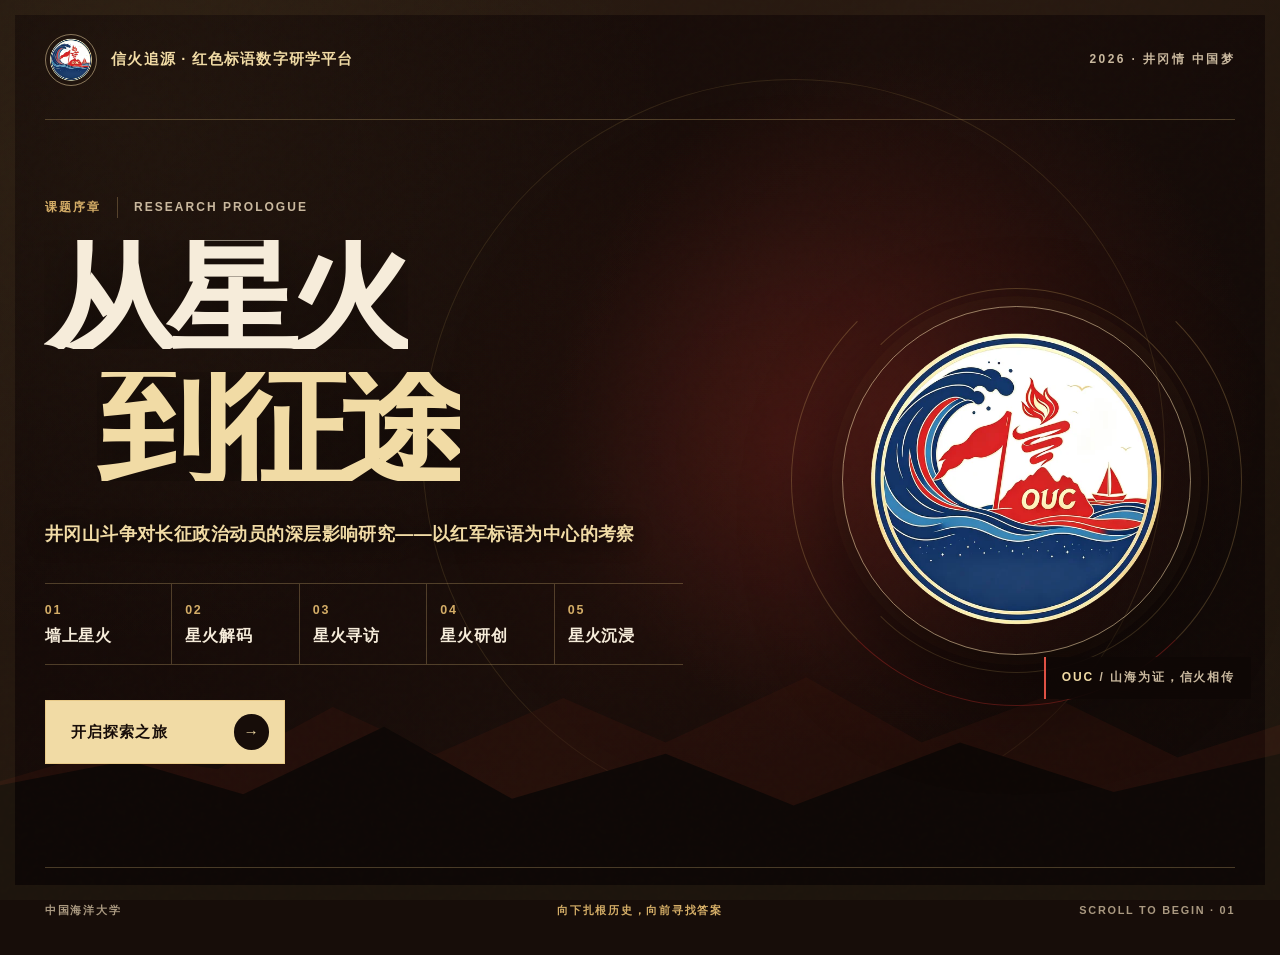
==== commit 41719612: "修复入口页徽标变形 + 墙上星火栏目对齐布局 - index.html/intro.css: 徽标用容器包裹强制1:1比例，修复椭圆变形问题 - archive.html: 统一为channel页面结" ====
--- a/index.html
+++ b/index.html
@@ -59,7 +59,9 @@
         <aside class="intro-emblem" aria-label="信火追源研习团队徽">
             <div class="emblem-orbit orbit-one"></div>
             <div class="emblem-orbit orbit-two"></div>
-            <img src="assets/team-emblem.webp" width="640" height="640" fetchpriority="high" decoding="async" alt="信火追源研习团队徽：海浪、火炬、山峦与帆船组成的圆形图案">
+            <div class="emblem-frame">
+                <img src="assets/team-emblem.webp" width="640" height="640" fetchpriority="high" decoding="async" alt="信火追源研习团队徽：海浪、火炬、山峦与帆船组成的圆形图案">
+            </div>
             <p><span>OUC</span> / 山海为证，信火相传</p>
         </aside>
     </main>
--- a/intro.css
+++ b/intro.css
@@ -376,16 +376,24 @@
     filter: blur(9px);
 }
 
-.intro-emblem img {
+.emblem-frame {
     position: relative;
     z-index: 2;
     width: min(80%, 27rem);
+    aspect-ratio: 1 / 1;
     border: 1px solid rgba(239, 216, 168, 0.55);
     border-radius: 50%;
-    object-fit: cover;
+    overflow: hidden;
     box-shadow:
         0 35px 90px rgba(0, 0, 0, 0.54),
         0 0 0 10px rgba(216, 174, 94, 0.035);
+}
+
+.emblem-frame img {
+    display: block;
+    width: 100%;
+    height: 100%;
+    object-fit: cover;
 }
 
 .emblem-orbit {
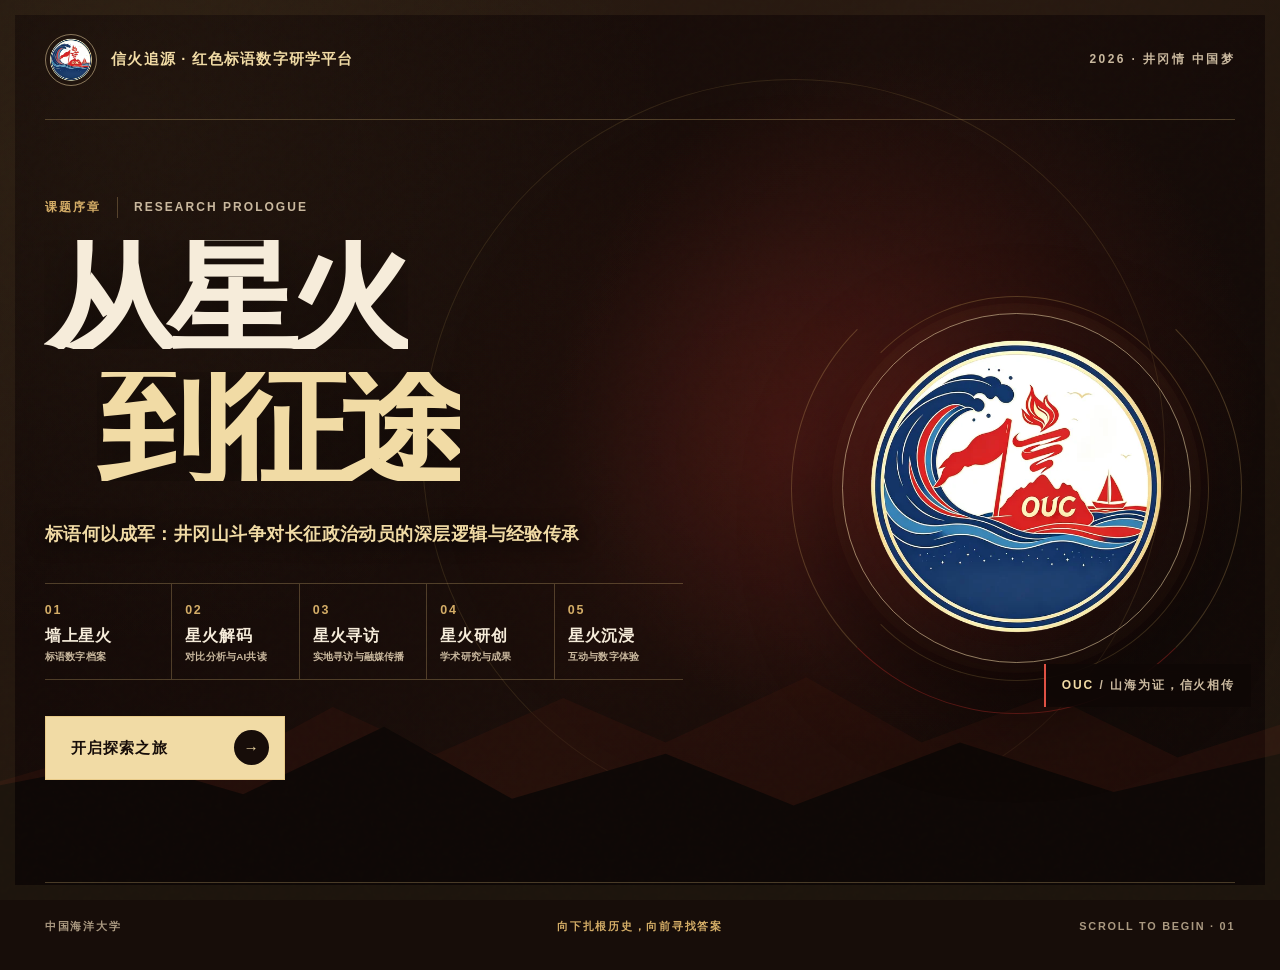
==== commit 2e038e20: "全局微调：序章页副标题/栏目描述/队徽特效 + 首页调研路线/地图/动态更新 + AI修复 - index.html: 副标题改为'标语何以成军...'，五栏目加小字描述 - intro.css: 队" ====
--- a/index.html
+++ b/index.html
@@ -10,7 +10,11 @@
     <meta property="og:image" content="assets/team-emblem.png">
     <title>信火追源 · 从星火到征途</title>
     <link rel="icon" href="assets/favicon.svg" type="image/svg+xml">
+    <link rel="preconnect" href="https://fonts.googleapis.com">
+    <link rel="preconnect" href="https://fonts.gstatic.com" crossorigin>
+    <link rel="dns-prefetch" href="https://fonts.googleapis.com">
     <link rel="preload" href="assets/team-emblem.webp" as="image" type="image/webp" fetchpriority="high">
+    <script type="speculationrules">{"prerender":[{"source":"document","where":{"href_matches":"/*"},"eagerness":"moderate"}]}</script>
     <link rel="stylesheet" href="intro.css">
     <link rel="stylesheet" href="page-transitions.css">
 </head>
@@ -40,14 +44,14 @@
                 <span>从星火</span>
                 <span>到征途</span>
             </h1>
-            <p class="intro-lead">井冈山斗争对长征政治动员的深层影响研究——以红军标语为中心的考察</p>
+            <p class="intro-lead">标语何以成军：井冈山斗争对长征政治动员的深层逻辑与经验传承</p>
 
             <nav class="intro-meta" aria-label="五大核心栏目">
-                <a href="archive.html"><span>01</span><strong>墙上星火</strong></a>
-                <a href="decode.html"><span>02</span><strong>星火解码</strong></a>
-                <a href="fieldwork.html"><span>03</span><strong>星火寻访</strong></a>
-                <a href="research.html"><span>04</span><strong>星火研创</strong></a>
-                <a href="experience.html"><span>05</span><strong>星火沉浸</strong></a>
+                <a href="archive.html"><span>01</span><strong>墙上星火</strong><small>标语数字档案</small></a>
+                <a href="decode.html"><span>02</span><strong>星火解码</strong><small>对比分析与AI共读</small></a>
+                <a href="fieldwork.html"><span>03</span><strong>星火寻访</strong><small>实地寻访与融媒传播</small></a>
+                <a href="research.html"><span>04</span><strong>星火研创</strong><small>学术研究与成果</small></a>
+                <a href="experience.html"><span>05</span><strong>星火沉浸</strong><small>互动与数字体验</small></a>
             </nav>
 
             <a class="explore-button" id="exploreButton" href="home.html">
--- a/intro.css
+++ b/intro.css
@@ -291,7 +291,8 @@
 }
 
 .intro-meta span,
-.intro-meta strong {
+.intro-meta strong,
+.intro-meta small {
     display: block;
 }
 
@@ -310,6 +311,17 @@
     font-weight: 900;
     letter-spacing: 0.05em;
     line-height: 1.4;
+    white-space: nowrap;
+}
+
+.intro-meta small {
+    margin-top: 0.18rem;
+    color: var(--muted);
+    font-family: var(--sans);
+    font-size: 0.62rem;
+    font-weight: 600;
+    letter-spacing: 0.02em;
+    line-height: 1.3;
     white-space: nowrap;
 }
 
@@ -372,8 +384,9 @@
     aspect-ratio: 1;
     border-radius: 50%;
     content: "";
-    background: radial-gradient(circle, rgba(205, 52, 45, 0.2), transparent 68%);
-    filter: blur(9px);
+    background: radial-gradient(circle, rgba(205, 52, 45, 0.24), transparent 68%);
+    filter: blur(16px);
+    animation: emblem-pulse 3.5s ease-in-out infinite alternate;
 }
 
 .emblem-frame {
@@ -386,7 +399,9 @@
     overflow: hidden;
     box-shadow:
         0 35px 90px rgba(0, 0, 0, 0.54),
-        0 0 0 10px rgba(216, 174, 94, 0.035);
+        0 0 0 10px rgba(216, 174, 94, 0.035),
+        0 0 40px rgba(188, 48, 43, 0.12);
+    animation: frame-glow 3.5s ease-in-out infinite alternate;
 }
 
 .emblem-frame img {
@@ -488,6 +503,17 @@
     to { opacity: 1; transform: scale(1.04); }
 }
 
+@keyframes emblem-pulse {
+    from { opacity: 0.6; transform: scale(0.94); }
+    50% { opacity: 0.95; transform: scale(1.03); }
+    to { opacity: 0.6; transform: scale(0.94); }
+}
+
+@keyframes frame-glow {
+    from { box-shadow: 0 35px 90px rgba(0, 0, 0, 0.54), 0 0 0 10px rgba(216, 174, 94, 0.035), 0 0 40px rgba(188, 48, 43, 0.08); }
+    to { box-shadow: 0 35px 90px rgba(0, 0, 0, 0.54), 0 0 0 10px rgba(216, 174, 94, 0.035), 0 0 60px rgba(223, 81, 68, 0.2); }
+}
+
 @keyframes orbit-turn {
     to { transform: rotate(360deg); }
 }
--- a/page-transitions.css
+++ b/page-transitions.css
@@ -1,38 +1,37 @@
 /*
  * Fast same-origin page changes.
- * Supporting browsers use the native cross-document View Transition API;
- * other browsers simply navigate immediately without an artificial delay.
+ * Uses the native cross-document View Transition API.
+ * Transition durations are kept short for perceived speed.
  */
 @view-transition {
     navigation: auto;
 }
 
 ::view-transition-old(root) {
-    animation: page-out 140ms ease-out both;
+    animation: page-out 100ms ease-out both;
 }
 
 ::view-transition-new(root) {
-    animation: page-in 220ms cubic-bezier(0.16, 1, 0.3, 1) both;
+    animation: page-in 160ms cubic-bezier(0.16, 1, 0.3, 1) both;
 }
 
 @keyframes page-out {
     to {
-        opacity: 0.72;
-        transform: translateY(-3px);
+        opacity: 0.85;
     }
 }
 
 @keyframes page-in {
     from {
         opacity: 0;
-        transform: translateY(5px);
+        transform: translateY(3px);
     }
 }
 
 /* Avoid laying out and painting long, off-screen sections during first render. */
 main > section:not(:first-child) {
     content-visibility: auto;
-    contain-intrinsic-size: auto 760px;
+    contain-intrinsic-size: auto 500px;
 }
 
 .entry-return {
